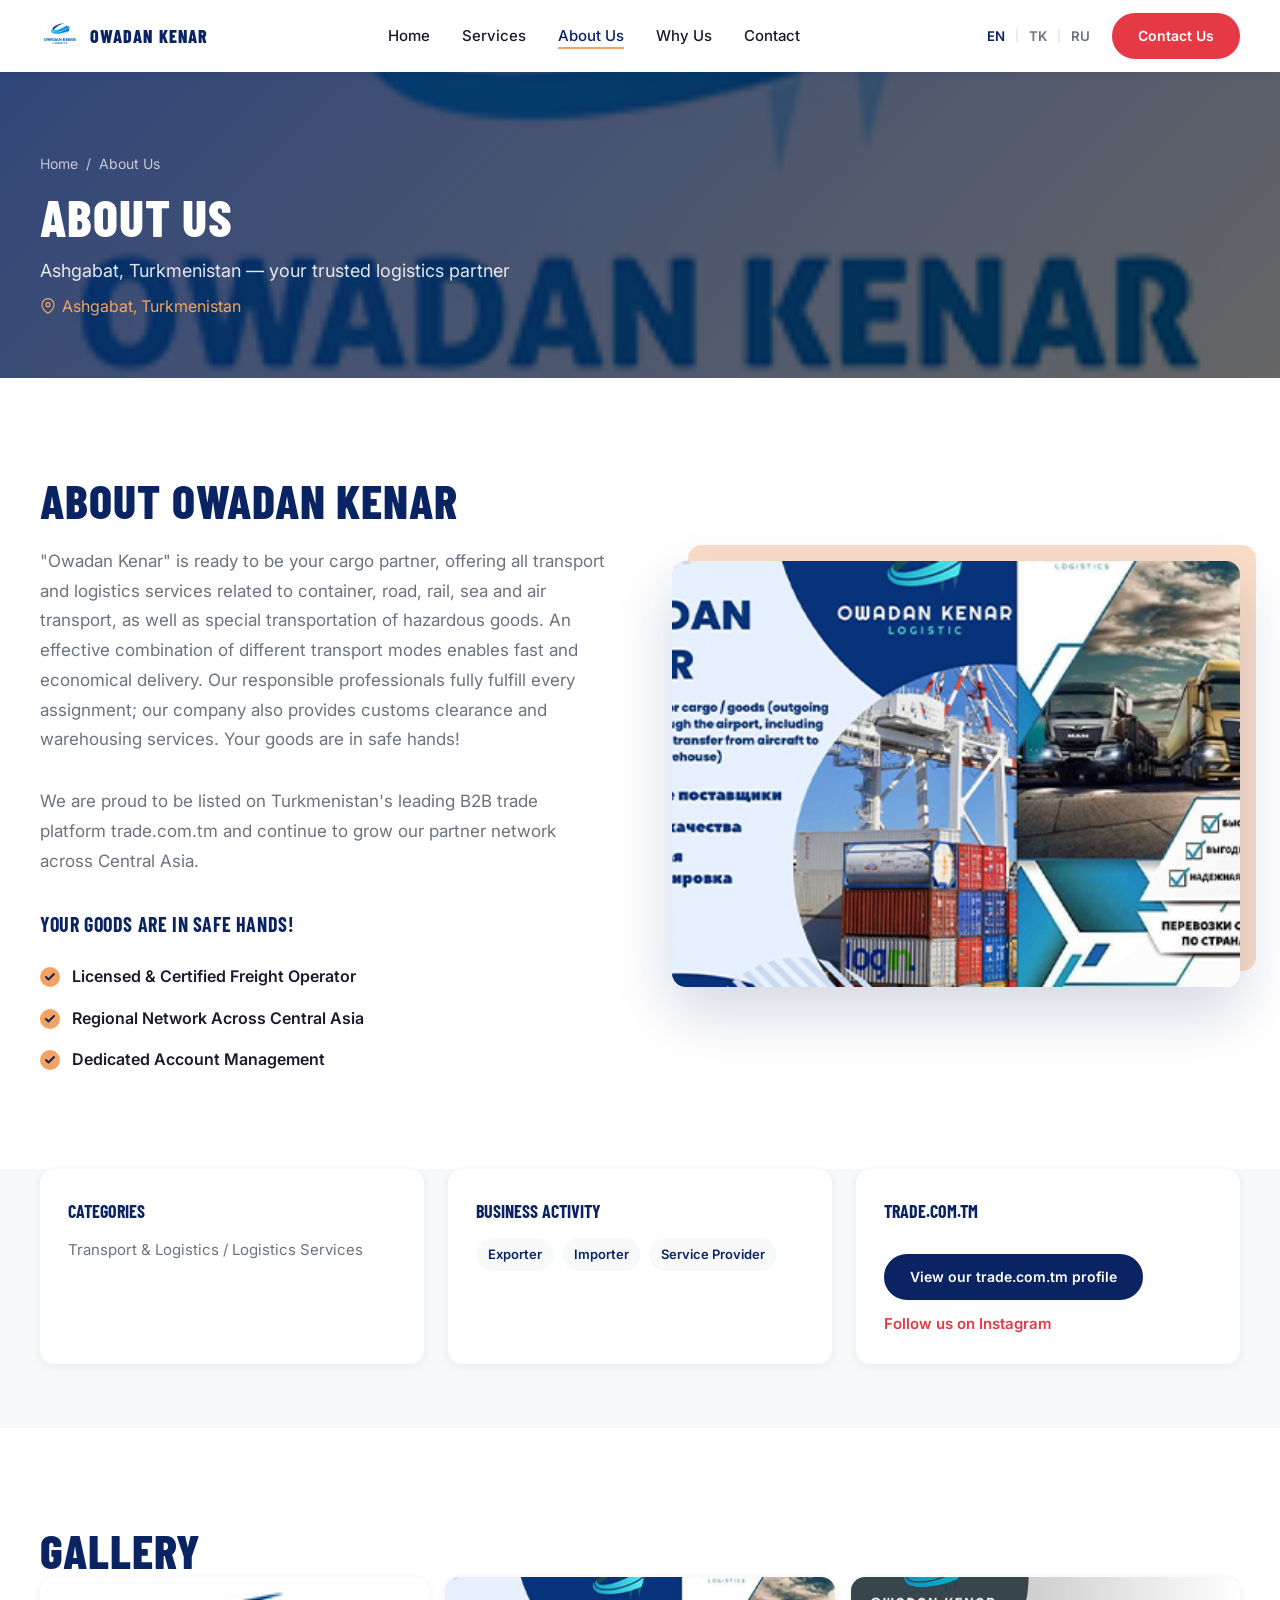
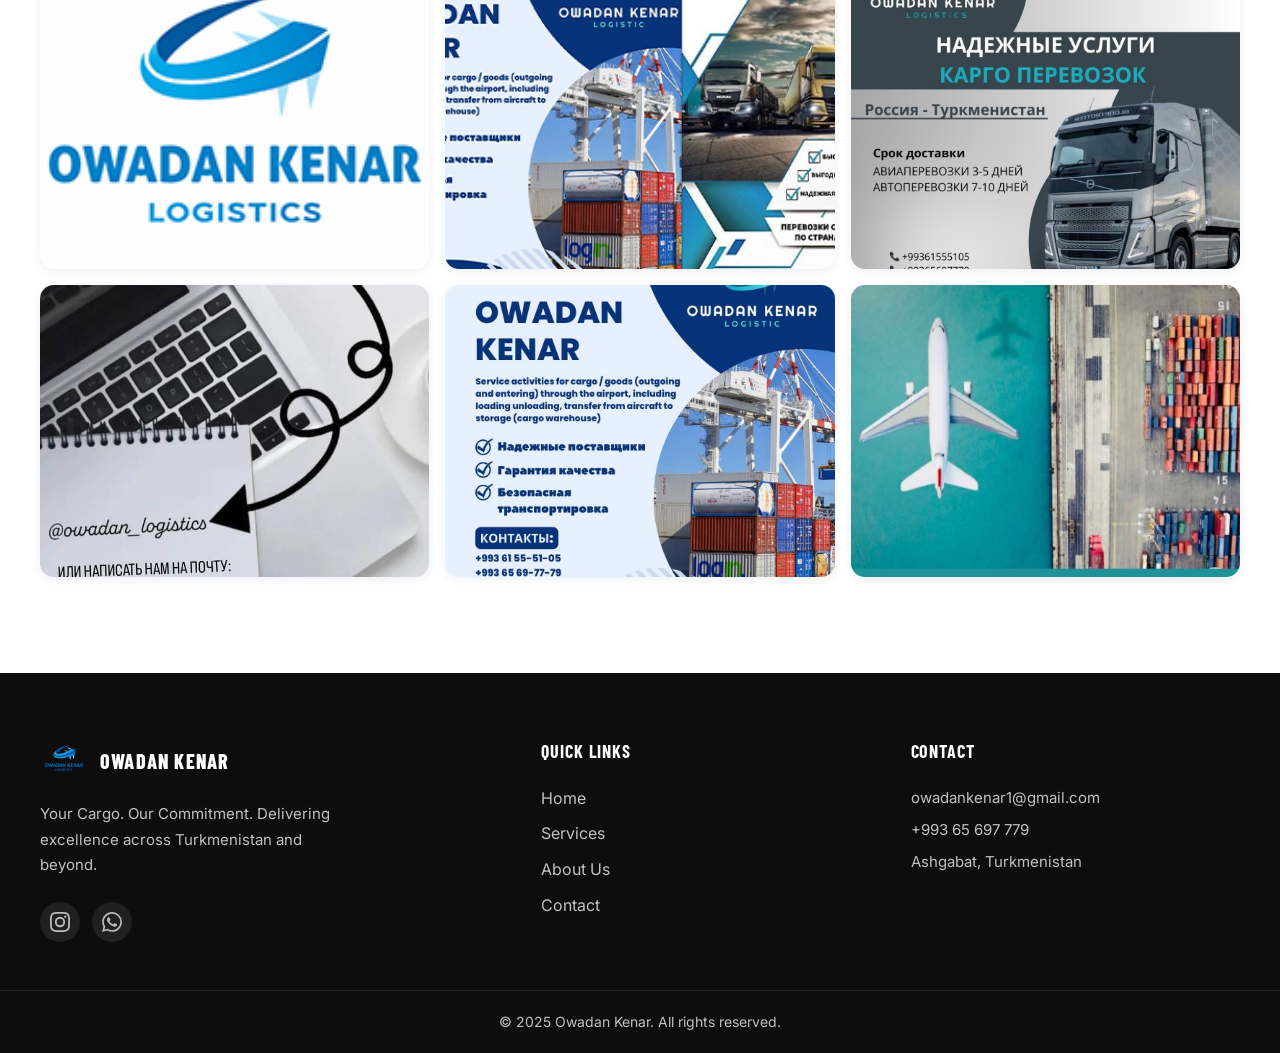
==== about.html @ 6ae60915 "Initial commit: Owadan Kenar logistics website. Static multi-page site with EN/RU/TK i18n for freigh" ====
<!DOCTYPE html>
<html lang="en">
<head>
  <meta charset="UTF-8">
  <meta name="viewport" content="width=device-width, initial-scale=1.0">
  <title>About Us — Owadan Kenar Logistics</title>
  <meta name="description" content="Trusted logistics company in Ashgabat, Turkmenistan. Listed on trade.com.tm.">
  <link rel="icon" href="logo/owadan-logo.png" type="image/png">
  <link rel="stylesheet" href="style.css">
  <script>
    (function () { var l = localStorage.getItem('ok-lang'); if (l) document.documentElement.lang = l === 'tk' ? 'tk' : l; })();
  </script>
</head>
<body data-page="about">

  <header class="header header--inner scrolled" id="header">
    <nav class="nav container" aria-label="Main navigation">
      <a href="index.html" class="nav__logo">
        <img src="logo/owadan-logo.png" alt="Owadan Kenar Logistics" class="nav__logo-img" width="40" height="40">
        <span class="nav__logo-text">OWADAN KENAR</span>
      </a>
      <ul class="nav__links" id="navLinks">
        <li><a href="index.html" class="nav__link" data-i18n="nav.home">Home</a></li>
        <li><a href="services.html" class="nav__link" data-i18n="nav.services">Services</a></li>
        <li><a href="about.html" class="nav__link active" data-i18n="nav.about">About Us</a></li>
        <li><a href="index.html#why-us" class="nav__link" data-i18n="nav.whyUs">Why Us</a></li>
        <li><a href="contact.html" class="nav__link" data-i18n="nav.contact">Contact</a></li>
      </ul>
      <div class="nav__actions">
        <div class="lang-switcher" role="group" aria-label="Language">
          <button type="button" class="lang-btn active" data-lang="en">EN</button>
          <span class="lang-divider">|</span>
          <button type="button" class="lang-btn" data-lang="tk">TK</button>
          <span class="lang-divider">|</span>
          <button type="button" class="lang-btn" data-lang="ru">RU</button>
        </div>
        <a href="contact.html" class="btn btn--accent btn--pill nav__cta" data-i18n="nav.getQuote">Contact Us</a>
        <button type="button" class="nav__toggle" id="navToggle" aria-label="Open menu" aria-expanded="false">
          <span class="hamburger"></span>
        </button>
      </div>
    </nav>
  </header>

  <div class="nav-overlay" id="navOverlay" aria-hidden="true"></div>
  <aside class="nav-drawer" id="navDrawer" aria-label="Mobile menu">
    <ul class="nav-drawer__links">
      <li><a href="index.html" class="nav-drawer__link" data-i18n="nav.home">Home</a></li>
      <li><a href="services.html" class="nav-drawer__link" data-i18n="nav.services">Services</a></li>
      <li><a href="about.html" class="nav-drawer__link active" data-i18n="nav.about">About Us</a></li>
      <li><a href="index.html#why-us" class="nav-drawer__link" data-i18n="nav.whyUs">Why Us</a></li>
      <li><a href="contact.html" class="nav-drawer__link" data-i18n="nav.contact">Contact</a></li>
    </ul>
    <a href="contact.html" class="btn btn--accent btn--pill nav-drawer__cta" data-i18n="nav.getQuote">Contact Us</a>
    <div class="lang-switcher lang-switcher--drawer" role="group" aria-label="Language">
      <button type="button" class="lang-btn active" data-lang="en">EN</button>
      <span class="lang-divider">|</span>
      <button type="button" class="lang-btn" data-lang="tk">TK</button>
      <span class="lang-divider">|</span>
      <button type="button" class="lang-btn" data-lang="ru">RU</button>
    </div>
  </aside>

  <main>
    <section class="page-hero">
      <div class="page-hero__bg" style="background-image:url('images/db9d7214-21df-4416-b814-dc97725f42fe.jpg')"></div>
      <div class="page-hero__overlay"></div>
      <div class="container page-hero__content">
        <nav class="breadcrumb" aria-label="Breadcrumb">
          <a href="index.html" data-i18n="breadcrumb.home">Home</a>
          <span>/</span>
          <span data-i18n="nav.about">About Us</span>
        </nav>
        <h1 class="page-hero__title" data-i18n="about.pageTitle">About Us</h1>
        <p class="page-hero__subtitle" data-i18n="about.pageSubtitle">Ashgabat, Turkmenistan</p>
        <p class="page-hero__location"><svg class="icon icon--inline" aria-hidden="true"><use href="#icon-pin"/></svg> <span data-i18n="about.location">Ashgabat / Turkmenistan</span></p>
      </div>
    </section>

    <section class="about section">
      <div class="container about__grid">
        <div class="about__content reveal">
          <h2 class="section__title" data-i18n="about.title">About Owadan Kenar</h2>
          <p class="about__text" data-i18n="about.text">...</p>
          <p class="about__text" data-i18n="about.text2">...</p>
          <p class="about__slogan" data-i18n="about.slogan">Your goods are in safe hands!</p>
          <ul class="about__list">
            <li class="about__item">
              <svg class="about__check" width="20" height="20" viewBox="0 0 20 20" fill="none" aria-hidden="true">
                <circle cx="10" cy="10" r="10" fill="#F4A261"/>
                <path d="M6 10l2.5 2.5L14 7" stroke="#0A2463" stroke-width="2" stroke-linecap="round" stroke-linejoin="round"/>
              </svg>
              <span data-i18n="about.bullet1">Licensed & Certified</span>
            </li>
            <li class="about__item">
              <svg class="about__check" width="20" height="20" viewBox="0 0 20 20" fill="none" aria-hidden="true">
                <circle cx="10" cy="10" r="10" fill="#F4A261"/>
                <path d="M6 10l2.5 2.5L14 7" stroke="#0A2463" stroke-width="2" stroke-linecap="round" stroke-linejoin="round"/>
              </svg>
              <span data-i18n="about.bullet2">Regional Network</span>
            </li>
            <li class="about__item">
              <svg class="about__check" width="20" height="20" viewBox="0 0 20 20" fill="none" aria-hidden="true">
                <circle cx="10" cy="10" r="10" fill="#F4A261"/>
                <path d="M6 10l2.5 2.5L14 7" stroke="#0A2463" stroke-width="2" stroke-linecap="round" stroke-linejoin="round"/>
              </svg>
              <span data-i18n="about.bullet3">Dedicated Account Management</span>
            </li>
          </ul>
        </div>
        <div class="about__visual reveal" style="--i:1">
          <img src="images/69941e76-4bd2-4799-ba28-a7aaee4af94a.jpg" alt="Owadan Kenar logistics" class="about__img" loading="lazy" width="900" height="600">
        </div>
      </div>
    </section>

    <section class="info-cards section">
      <div class="container info-cards__grid">
        <div class="info-card reveal">
          <h3 data-i18n="about.categories">Categories</h3>
          <p data-i18n="about.categoriesVal">Transport & Logistics / Logistics Services</p>
        </div>
        <div class="info-card reveal" style="--i:1">
          <h3 data-i18n="about.business">Business Activity</h3>
          <ul class="info-card__tags">
            <li data-i18n="about.export">Exporter</li>
            <li data-i18n="about.import">Importer</li>
            <li data-i18n="about.service">Service Provider</li>
          </ul>
        </div>
        <div class="info-card reveal" style="--i:2">
          <h3>trade.com.tm</h3>
          <a href="https://trade.com.tm/companies/owadan-kenar-1269/" target="_blank" rel="noopener noreferrer" class="btn btn--primary btn--pill" data-i18n="about.tradeProfile">View profile</a>
          <a href="https://instagram.com/owadan_logistics" target="_blank" rel="noopener noreferrer" class="info-card__link" data-i18n="contact.instagram">Instagram</a>
        </div>
      </div>
    </section>

    <section class="gallery section">
      <div class="container">
        <h2 class="section__title reveal" data-i18n="about.gallery">Gallery</h2>
        <div class="gallery__grid">
          <img src="images/db9d7214-21df-4416-b814-dc97725f42fe.jpg" alt="Owadan Kenar" class="gallery__img reveal" loading="lazy" width="400" height="300">
          <img src="images/69941e76-4bd2-4799-ba28-a7aaee4af94a.jpg" alt="Owadan Kenar fleet" class="gallery__img reveal" style="--i:1" loading="lazy" width="400" height="300">
          <img src="images/f2162315-40b9-4b13-874a-37e27acd9dc5.jpg" alt="Owadan Kenar operations" class="gallery__img reveal" style="--i:2" loading="lazy" width="400" height="300">
          <img src="images/14ebddcb-f07f-4dbf-9fb0-8083efd50073.jpg" alt="Owadan Kenar cargo" class="gallery__img reveal" style="--i:3" loading="lazy" width="400" height="300">
          <img src="images/40ffdf89-4822-4955-908e-4604ac91c20d.jpg" alt="Owadan Kenar transport" class="gallery__img reveal" style="--i:4" loading="lazy" width="400" height="300">
          <img src="images/5e96fabb-dcbb-4376-8dfe-5683c5d33f69.jpg" alt="Owadan Kenar logistics team" class="gallery__img reveal" style="--i:5" loading="lazy" width="400" height="300">
        </div>
      </div>
    </section>
  </main>

  <footer class="footer">
    <div class="container footer__grid">
      <div class="footer__brand">
        <a href="index.html" class="footer__logo">
          <img src="logo/owadan-logo.png" alt="Owadan Kenar" width="48" height="48">
          <span>OWADAN KENAR</span>
        </a>
        <p class="footer__tagline" data-i18n="footer.tagline">...</p>
        <div class="footer__social">
          <a href="https://instagram.com/owadan_logistics" class="social-link" aria-label="Instagram" target="_blank" rel="noopener noreferrer">
            <svg width="20" height="20" viewBox="0 0 24 24" fill="currentColor" aria-hidden="true"><path d="M12 2.163c3.204 0 3.584.012 4.85.07 3.252.148 4.771 1.691 4.919 4.919.058 1.265.069 1.645.069 4.849 0 3.205-.012 3.584-.069 4.849-.149 3.225-1.664 4.771-4.919 4.919-1.266.058-1.644.07-4.85.07-3.204 0-3.584-.012-4.849-.07-3.26-.149-4.771-1.699-4.919-4.92-.058-1.265-.07-1.644-.07-4.849 0-3.204.013-3.583.07-4.849.149-3.227 1.664-4.771 4.919-4.919 1.266-.057 1.645-.069 4.849-.069zM12 0C8.741 0 8.333.014 7.053.072 2.695.272.273 2.69.073 7.052.014 8.333 0 8.741 0 12c0 3.259.014 3.668.072 4.948.2 4.358 2.618 6.78 6.98 6.98C8.333 23.986 8.741 24 12 24c3.259 0 3.668-.014 4.948-.072 4.354-.2 6.782-2.618 6.979-6.98.059-1.28.073-1.689.073-4.948 0-3.259-.014-3.667-.072-4.947-.196-4.354-2.617-6.78-6.979-6.98C15.668.014 15.259 0 12 0zm0 5.838a6.162 6.162 0 100 12.324 6.162 6.162 0 000-12.324zM12 16a4 4 0 110-8 4 4 0 010 8zm6.406-11.845a1.44 1.44 0 100 2.881 1.44 1.44 0 000-2.881z"/></svg>
          </a>
          <a href="https://wa.me/99365697779" class="social-link" aria-label="WhatsApp" target="_blank" rel="noopener noreferrer">
            <svg width="20" height="20" viewBox="0 0 24 24" fill="currentColor" aria-hidden="true"><path d="M17.472 14.382c-.297-.149-1.758-.867-2.03-.967-.273-.099-.471-.148-.67.15-.197.297-.767.966-.94 1.164-.173.199-.347.223-.644.075-.297-.15-1.255-.463-2.39-1.475-.883-.788-1.48-1.761-1.653-2.059-.173-.297-.018-.458.13-.606.134-.133.298-.347.446-.52.149-.174.198-.298.298-.497.099-.198.05-.371-.025-.52-.075-.149-.669-1.612-.916-2.207-.242-.579-.487-.5-.669-.51-.173-.008-.371-.01-.57-.01-.198 0-.52.074-.792.372-.272.297-1.04 1.016-1.04 2.479 0 1.462 1.065 2.875 1.213 3.074.149.198 2.096 3.2 5.077 4.487.709.306 1.262.489 1.694.625.712.227 1.36.195 1.871.118.571-.085 1.758-.719 2.006-1.413.248-.694.248-1.289.173-1.413-.074-.124-.272-.198-.57-.347m-5.421 7.403h-.004a9.87 9.87 0 01-5.031-1.378l-.361-.214-3.741.982.998-3.648-.235-.374a9.86 9.86 0 01-1.51-5.26c.001-5.45 4.436-9.884 9.888-9.884 2.64 0 5.122 1.03 6.988 2.898a9.825 9.825 0 012.893 6.994c-.003 5.45-4.435 9.884-9.885 9.884m8.413-18.297A11.815 11.815 0 0012.05 0C5.495 0 .16 5.335.157 11.892c0 2.096.547 4.142 1.588 5.945L.057 24l6.305-1.654a11.882 11.882 0 005.683 1.448h.005c6.554 0 11.89-5.335 11.893-11.893a11.821 11.821 0 00-3.48-8.413z"/></svg>
          </a>
        </div>
      </div>
      <nav class="footer__links" aria-label="Footer navigation">
        <h4 data-i18n="footer.quickLinks">Quick Links</h4>
        <ul>
          <li><a href="index.html" data-i18n="nav.home">Home</a></li>
          <li><a href="services.html" data-i18n="nav.services">Services</a></li>
          <li><a href="about.html" data-i18n="nav.about">About</a></li>
          <li><a href="contact.html" data-i18n="nav.contact">Contact</a></li>
        </ul>
      </nav>
      <div class="footer__contact">
        <h4 data-i18n="footer.contact">Contact</h4>
        <p><a href="mailto:owadankenar1@gmail.com">owadankenar1@gmail.com</a></p>
        <p><a href="tel:+99365697779">+993 65 697 779</a></p>
        <p data-i18n="contact.map">Ashgabat, Turkmenistan</p>
      </div>
    </div>
    <div class="footer__bar">
      <div class="container"><p data-i18n="footer.rights">© 2025 Owadan Kenar</p></div>
    </div>
  </footer>

  <script src="i18n.js"></script>
  <script src="app.js"></script>
</body>
</html>
---- style.css ----
/* ============================================================
   Owadan Kenar — Landing Page Styles
   ============================================================ */

@import url('https://fonts.googleapis.com/css2?family=Barlow+Condensed:wght@600;700;800&family=Inter:wght@400;500;600;700&display=swap');

/* ---------- Design Tokens ---------- */
:root {
  --primary: #0A2463;
  --primary-700: #081d52;
  --primary-800: #061640;
  --accent: #E63946;
  --accent-700: #c92d3a;
  --gold: #F4A261;
  --light: #F8F9FA;
  --dark: #0D0D0D;
  --white: #ffffff;
  --text: #1a1a2e;
  --muted: #6b7280;
  --radius: 14px;
  --radius-sm: 8px;
  --radius-lg: 20px;
  --shadow-sm: 0 2px 8px rgba(10, 36, 99, 0.08);
  --shadow-md: 0 12px 32px rgba(10, 36, 99, 0.12);
  --shadow-lg: 0 24px 60px rgba(10, 36, 99, 0.18);
  --transition: 0.25s cubic-bezier(0.4, 0, 0.2, 1);
  --container: 1200px;
  --header-h: 72px;
}

/* ---------- Reset & Base ---------- */
*,
*::before,
*::after {
  box-sizing: border-box;
  margin: 0;
  padding: 0;
}

html {
  scroll-behavior: smooth;
  -webkit-text-size-adjust: 100%;
}

body {
  font-family: 'Inter', system-ui, -apple-system, sans-serif;
  font-size: 1rem;
  line-height: 1.6;
  color: var(--text);
  background: var(--white);
  overflow-x: hidden;
}

img {
  max-width: 100%;
  height: auto;
  display: block;
}

a {
  color: inherit;
  text-decoration: none;
  transition: color var(--transition), opacity var(--transition);
}

ul {
  list-style: none;
}

button {
  font-family: inherit;
  cursor: pointer;
  border: none;
  background: none;
}

:focus-visible {
  outline: 3px solid var(--gold);
  outline-offset: 2px;
}

.container {
  width: min(100% - 2rem, var(--container));
  margin-inline: auto;
}

.section {
  padding-block: clamp(4rem, 8vw, 6rem);
}

.section__header {
  text-align: center;
  margin-bottom: clamp(2.5rem, 5vw, 3.5rem);
}

.section__title {
  font-family: 'Barlow Condensed', sans-serif;
  font-weight: 800;
  font-size: clamp(2rem, 5vw, 3rem);
  letter-spacing: 0.02em;
  text-transform: uppercase;
  color: var(--primary);
  line-height: 1.1;
}

.section__title--light {
  color: var(--white);
}

.section__subtitle {
  margin-top: 0.75rem;
  font-size: clamp(1rem, 2vw, 1.125rem);
  color: var(--muted);
  max-width: 560px;
  margin-inline: auto;
}

/* ---------- Buttons ---------- */
.btn {
  display: inline-flex;
  align-items: center;
  justify-content: center;
  gap: 0.5rem;
  padding: 0.875rem 1.75rem;
  font-weight: 600;
  font-size: 0.9375rem;
  border-radius: var(--radius-sm);
  border: 2px solid transparent;
  transition: transform 0.2s ease, background var(--transition), color var(--transition), border-color var(--transition), box-shadow var(--transition);
}

.btn:hover {
  transform: scale(1.03);
}

.btn--primary {
  background: var(--primary);
  color: var(--white);
  border-color: var(--primary);
}

.btn--primary:hover {
  background: var(--primary-700);
  border-color: var(--primary-700);
}

.btn--accent {
  background: var(--accent);
  color: var(--white);
  border-color: var(--accent);
}

.btn--accent:hover {
  background: var(--accent-700);
  border-color: var(--accent-700);
}

.btn--outline {
  background: transparent;
  color: var(--white);
  border-color: var(--white);
}

.btn--outline:hover {
  background: rgba(255, 255, 255, 0.12);
}

.btn--pill {
  border-radius: 999px;
  padding: 0.625rem 1.5rem;
  font-size: 0.875rem;
}

.btn--full {
  width: 100%;
  padding: 1rem;
  font-size: 1rem;
  border-radius: var(--radius-sm);
}

/* ---------- Reveal Animations ---------- */
.reveal {
  opacity: 0;
  transform: translateY(32px);
  transition: opacity 0.7s ease, transform 0.7s ease;
  transition-delay: calc(var(--i, 0) * 0.1s);
}

.reveal.is-visible {
  opacity: 1;
  transform: translateY(0);
}

/* ---------- Wave Dividers ---------- */
.wave-divider {
  line-height: 0;
  overflow: hidden;
  margin-top: -1px;
}

.wave-divider svg {
  display: block;
  width: 100%;
  height: clamp(40px, 6vw, 80px);
}

.wave-divider--to-primary {
  background: var(--white);
}

.wave-divider--to-light {
  background: var(--light);
}

.wave-divider--to-dark {
  background: var(--light);
}

/* ============================================================
   NAVIGATION
   ============================================================ */
.header {
  position: fixed;
  top: 0;
  left: 0;
  right: 0;
  z-index: 1000;
  height: var(--header-h);
  transition: background var(--transition), box-shadow var(--transition);
}

.nav {
  display: flex;
  align-items: center;
  justify-content: space-between;
  height: var(--header-h);
  gap: 1rem;
}

.nav__logo {
  display: flex;
  align-items: center;
  gap: 0.625rem;
  flex-shrink: 0;
}

.nav__logo-img {
  width: 40px;
  height: 40px;
  object-fit: contain;
}

.nav__logo-text {
  font-family: 'Barlow Condensed', sans-serif;
  font-weight: 800;
  font-size: 1.125rem;
  letter-spacing: 0.06em;
  color: var(--white);
  transition: color var(--transition);
}

.header.scrolled .nav__logo-text {
  color: var(--primary);
}

.nav__links {
  display: flex;
  align-items: center;
  gap: 2rem;
}

.nav__link {
  font-size: 0.9375rem;
  font-weight: 500;
  color: rgba(255, 255, 255, 0.9);
  position: relative;
  transition: color var(--transition);
}

.nav__link::after {
  content: '';
  position: absolute;
  bottom: -4px;
  left: 0;
  width: 0;
  height: 2px;
  background: var(--gold);
  transition: width var(--transition);
}

.nav__link:hover::after,
.nav__link.active::after {
  width: 100%;
}

.nav__link.active {
  color: var(--gold);
}

.header.scrolled .nav__link {
  color: var(--text);
}

.header.scrolled .nav__link.active {
  color: var(--primary);
}

.header.scrolled .nav__link:hover {
  color: var(--accent);
}

.nav__actions {
  display: flex;
  align-items: center;
  gap: 1rem;
}

.lang-switcher {
  display: flex;
  align-items: center;
  gap: 0.25rem;
  font-size: 0.8125rem;
}

.lang-btn {
  color: rgba(255, 255, 255, 0.7);
  font-weight: 600;
  padding: 0.25rem 0.375rem;
  transition: color var(--transition);
}

.lang-btn:hover,
.lang-btn.active {
  color: var(--gold);
}

.lang-divider {
  color: rgba(255, 255, 255, 0.3);
  font-size: 0.75rem;
}

.header.scrolled .lang-btn {
  color: var(--muted);
}

.header.scrolled .lang-btn:hover,
.header.scrolled .lang-btn.active {
  color: var(--primary);
}

.header.scrolled .lang-divider {
  color: #d1d5db;
}

.nav__cta {
  display: none;
}

.nav__toggle {
  display: none;
  width: 44px;
  height: 44px;
  align-items: center;
  justify-content: center;
  z-index: 1002;
}

.hamburger,
.hamburger::before,
.hamburger::after {
  display: block;
  width: 24px;
  height: 2px;
  background: var(--white);
  border-radius: 2px;
  transition: transform var(--transition), background var(--transition);
}

.hamburger {
  position: relative;
}

.hamburger::before,
.hamburger::after {
  content: '';
  position: absolute;
  left: 0;
}

.hamburger::before {
  top: -7px;
}

.hamburger::after {
  top: 7px;
}

.header.scrolled .hamburger,
.header.scrolled .hamburger::before,
.header.scrolled .hamburger::after {
  background: var(--primary);
}

.nav__toggle.is-open .hamburger {
  background: transparent;
}

.nav__toggle.is-open .hamburger::before {
  top: 0;
  transform: rotate(45deg);
  background: var(--white);
}

.nav__toggle.is-open .hamburger::after {
  top: 0;
  transform: rotate(-45deg);
  background: var(--white);
}

.header.scrolled {
  background: var(--white);
  box-shadow: var(--shadow-sm);
}

/* Mobile drawer */
.nav-overlay {
  position: fixed;
  inset: 0;
  background: rgba(10, 36, 99, 0.5);
  backdrop-filter: blur(10px);
  -webkit-backdrop-filter: blur(10px);
  z-index: 1001;
  opacity: 0;
  visibility: hidden;
  transition: opacity var(--transition), visibility var(--transition);
}

.nav-overlay.is-open {
  opacity: 1;
  visibility: visible;
}

.nav-drawer {
  position: fixed;
  top: 0;
  right: 0;
  width: min(320px, 85vw);
  height: 100vh;
  background: var(--primary);
  z-index: 1002;
  padding: calc(var(--header-h) + 2rem) 2rem 2rem;
  transform: translateX(100%);
  transition: transform 0.35s cubic-bezier(0.4, 0, 0.2, 1);
  display: flex;
  flex-direction: column;
  gap: 2rem;
}

.nav-drawer.is-open {
  transform: translateX(0);
}

.nav-drawer__links {
  display: flex;
  flex-direction: column;
  gap: 1.25rem;
}

.nav-drawer__link {
  font-family: 'Barlow Condensed', sans-serif;
  font-size: 1.5rem;
  font-weight: 700;
  color: var(--white);
  text-transform: uppercase;
  letter-spacing: 0.04em;
}

.nav-drawer__link:hover {
  color: var(--gold);
}

.nav-drawer__cta {
  align-self: flex-start;
}

.lang-switcher--drawer .lang-btn {
  color: rgba(255, 255, 255, 0.7);
}

.lang-switcher--drawer .lang-btn.active {
  color: var(--gold);
}

/* ============================================================
   HERO
   ============================================================ */
.hero {
  position: relative;
  min-height: 100vh;
  display: flex;
  align-items: center;
  justify-content: center;
  overflow: hidden;
}

.hero__bg {
  position: absolute;
  inset: 0;
  background-image: url('images/photo-1601584115197-04ecc0da31d7.jpg');
  background-size: cover;
  background-position: center;
  background-attachment: fixed;
  transform: scale(1.05);
}

.hero__overlay {
  position: absolute;
  inset: 0;
  background: linear-gradient(
    135deg,
    rgba(10, 36, 99, 0.75) 0%,
    rgba(0, 0, 0, 0.55) 50%,
    rgba(0, 0, 0, 0.65) 100%
  );
}

.hero__pulse {
  position: absolute;
  inset: 0;
  background: radial-gradient(ellipse at 30% 50%, rgba(10, 36, 99, 0.4) 0%, transparent 60%);
  animation: pulse-gradient 8s ease-in-out infinite alternate;
  pointer-events: none;
}

@keyframes pulse-gradient {
  0% {
    opacity: 0.4;
    transform: scale(1);
  }
  100% {
    opacity: 0.8;
    transform: scale(1.1);
  }
}

.hero__content {
  position: relative;
  z-index: 2;
  text-align: center;
  padding-top: var(--header-h);
  padding-bottom: 4rem;
}

.hero__title {
  font-family: 'Barlow Condensed', sans-serif;
  font-weight: 800;
  font-size: clamp(2.25rem, 6vw, 4.75rem);
  line-height: 1.05;
  letter-spacing: 0.02em;
  text-transform: uppercase;
  color: var(--white);
  margin-bottom: 1.25rem;
  animation: hero-fade-up 1s ease 0.2s both;
}

.hero__subtitle {
  font-size: clamp(1rem, 2.5vw, 1.25rem);
  color: rgba(255, 255, 255, 0.88);
  max-width: 640px;
  margin: 0 auto 2.5rem;
  line-height: 1.7;
  animation: hero-fade-up 1s ease 0.45s both;
}

.hero__actions {
  display: flex;
  flex-wrap: wrap;
  gap: 1rem;
  justify-content: center;
  animation: hero-fade-up 1s ease 0.7s both;
}

@keyframes hero-fade-up {
  from {
    opacity: 0;
    transform: translateY(28px);
  }
  to {
    opacity: 1;
    transform: translateY(0);
  }
}

.hero__scroll {
  position: absolute;
  bottom: 2rem;
  left: 50%;
  transform: translateX(-50%);
  color: rgba(255, 255, 255, 0.7);
  z-index: 2;
  animation: bounce 2s ease infinite;
  transition: color var(--transition);
}

.hero__scroll:hover {
  color: var(--gold);
}

@keyframes bounce {
  0%, 100% {
    transform: translateX(-50%) translateY(0);
  }
  50% {
    transform: translateX(-50%) translateY(10px);
  }
}

/* ============================================================
   STATS
   ============================================================ */
.stats {
  background: var(--primary);
  padding-block: clamp(3rem, 6vw, 4.5rem);
  margin-top: -1px;
}

.stats__grid {
  display: grid;
  grid-template-columns: repeat(4, 1fr);
  gap: 2rem;
  text-align: center;
}

.stat__icon {
  display: flex;
  align-items: center;
  justify-content: center;
  margin: 0 auto 0.75rem;
  width: 3.5rem;
  height: 3.5rem;
  border-radius: 50%;
  background: rgba(255, 255, 255, 0.08);
  border: 1px solid rgba(244, 162, 97, 0.35);
}

.stat__icon .icon {
  width: 1.75rem;
  height: 1.75rem;
  color: var(--gold);
}

.stat__number {
  font-family: 'Barlow Condensed', sans-serif;
  font-weight: 800;
  font-size: clamp(2.5rem, 5vw, 3.5rem);
  color: var(--gold);
  display: block;
  line-height: 1;
}

.stat__label {
  display: block;
  margin-top: 0.5rem;
  font-size: 0.9375rem;
  color: rgba(255, 255, 255, 0.8);
  font-weight: 500;
}

/* ============================================================
   SERVICES
   ============================================================ */
.services {
  background: var(--light);
}

.services__grid {
  display: grid;
  grid-template-columns: repeat(3, 1fr);
  gap: 1.75rem;
}

.service-card {
  background: rgba(255, 255, 255, 0.6);
  backdrop-filter: blur(20px);
  -webkit-backdrop-filter: blur(20px);
  border: 1px solid rgba(255, 255, 255, 0.8);
  border-radius: var(--radius-lg);
  overflow: hidden;
  box-shadow: var(--shadow-sm);
  transition: transform var(--transition), box-shadow var(--transition);
}

.service-card:hover {
  transform: translateY(-6px);
  box-shadow: var(--shadow-lg);
}

.service-card__img-wrap {
  position: relative;
  aspect-ratio: 16 / 10;
  overflow: hidden;
}

.service-card__img {
  width: 100%;
  height: 100%;
  object-fit: cover;
  background: linear-gradient(135deg, var(--primary) 0%, var(--primary-700) 100%);
  transition: transform 0.5s ease;
}

.service-card:hover .service-card__img {
  transform: scale(1.05);
}

.service-card__badge {
  position: absolute;
  bottom: -1.25rem;
  left: 1.25rem;
  width: 3rem;
  height: 3rem;
  background: var(--white);
  border-radius: 50%;
  display: flex;
  align-items: center;
  justify-content: center;
  box-shadow: var(--shadow-md);
  border: 2px solid rgba(10, 36, 99, 0.08);
  z-index: 1;
}

.service-card__badge .icon {
  width: 1.35rem;
  height: 1.35rem;
  color: var(--primary);
}

.service-card__body {
  padding: 2rem 1.5rem 1.5rem;
}

.service-card__title {
  font-family: 'Barlow Condensed', sans-serif;
  font-weight: 700;
  font-size: 1.375rem;
  text-transform: uppercase;
  letter-spacing: 0.03em;
  color: var(--primary);
  margin-bottom: 0.5rem;
}

.service-card__desc {
  font-size: 0.9375rem;
  color: var(--muted);
  line-height: 1.65;
}

/* ============================================================
   ABOUT
   ============================================================ */
.about {
  background: var(--white);
}

.about__grid {
  display: grid;
  grid-template-columns: 1fr 1fr;
  gap: clamp(2rem, 5vw, 4rem);
  align-items: center;
}

.about__text {
  color: var(--muted);
  margin: 1.25rem 0 2rem;
  font-size: 1.0625rem;
  line-height: 1.75;
}

.about__list {
  display: flex;
  flex-direction: column;
  gap: 1rem;
}

.about__item {
  display: flex;
  align-items: center;
  gap: 0.75rem;
  font-weight: 600;
  color: var(--text);
  font-size: 1rem;
}

.about__check {
  flex-shrink: 0;
}

.about__visual {
  position: relative;
}

.about__visual::before {
  content: '';
  position: absolute;
  top: -1rem;
  right: -1rem;
  width: 100%;
  height: 100%;
  background: var(--gold);
  border-radius: var(--radius);
  z-index: 0;
  opacity: 0.35;
}

.about__img {
  position: relative;
  z-index: 1;
  border-radius: var(--radius);
  width: 100%;
  aspect-ratio: 4 / 3;
  object-fit: cover;
  box-shadow: var(--shadow-lg);
}

/* ============================================================
   WHY CHOOSE US
   ============================================================ */
.why {
  background: var(--light);
}

.why__grid {
  display: grid;
  grid-template-columns: repeat(4, 1fr);
  gap: 1.5rem;
}

.why-card {
  background: var(--white);
  border-radius: var(--radius);
  padding: 2rem 1.5rem;
  text-align: center;
  box-shadow: var(--shadow-sm);
  transition: transform var(--transition), box-shadow var(--transition);
}

.why-card:hover {
  transform: translateY(-4px);
  box-shadow: var(--shadow-md);
}

.why-card__icon {
  width: 4rem;
  height: 4rem;
  margin: 0 auto 1.25rem;
  background: linear-gradient(135deg, var(--primary) 0%, #1a4a9e 100%);
  border-radius: 50%;
  display: flex;
  align-items: center;
  justify-content: center;
  box-shadow: 0 8px 24px rgba(10, 36, 99, 0.25);
}

.why-card__icon .icon {
  width: 1.75rem;
  height: 1.75rem;
  color: var(--white);
}

/* ---------- SVG icon system ---------- */
.icon {
  display: block;
  width: 1.5rem;
  height: 1.5rem;
  flex-shrink: 0;
}

.contact-info__icon {
  display: flex;
  align-items: center;
  justify-content: center;
  width: 2.5rem;
  height: 2.5rem;
  flex-shrink: 0;
  border-radius: 50%;
  background: rgba(244, 162, 97, 0.12);
  border: 1px solid rgba(244, 162, 97, 0.4);
}

.contact-info__icon svg {
  display: block;
  width: 1.25rem;
  height: 1.25rem;
  color: var(--gold);
  stroke: currentColor;
  fill: none;
}

.why-card__title {
  font-family: 'Barlow Condensed', sans-serif;
  font-weight: 700;
  font-size: 1.25rem;
  text-transform: uppercase;
  letter-spacing: 0.03em;
  color: var(--primary);
  margin-bottom: 0.5rem;
}

.why-card__text {
  font-size: 0.9375rem;
  color: var(--muted);
}

/* ============================================================
   TESTIMONIALS
   ============================================================ */
.testimonials {
  background: var(--primary);
  padding-block: clamp(4rem, 8vw, 6rem);
}

.testimonials__grid {
  display: grid;
  grid-template-columns: repeat(3, 1fr);
  gap: 1.75rem;
}

.testimonial {
  background: var(--white);
  border-radius: var(--radius-lg);
  padding: 2rem;
  position: relative;
  box-shadow: var(--shadow-md);
  transition: transform var(--transition);
}

.testimonial:hover {
  transform: translateY(-4px);
}

.testimonial::before {
  content: '\201C';
  position: absolute;
  top: 0.5rem;
  right: 1.5rem;
  font-size: 5rem;
  line-height: 1;
  color: var(--primary);
  opacity: 0.08;
  font-family: Georgia, serif;
}

.testimonial__stars {
  font-size: 0.875rem;
  margin-bottom: 1rem;
  letter-spacing: 2px;
}

.testimonial__quote {
  font-style: italic;
  color: var(--muted);
  font-size: 0.9375rem;
  line-height: 1.7;
  margin-bottom: 1.5rem;
}

.testimonial__author cite {
  display: block;
  font-style: normal;
  font-weight: 700;
  color: var(--primary);
  font-size: 1rem;
}

.testimonial__author span {
  display: block;
  font-size: 0.8125rem;
  color: var(--muted);
  margin-top: 0.25rem;
}

/* ============================================================
   CONTACT
   ============================================================ */
.contact {
  background: var(--light);
}

.contact__grid {
  display: grid;
  grid-template-columns: 1.1fr 0.9fr;
  gap: 2.5rem;
  align-items: start;
}

.contact-form {
  background: var(--white);
  padding: 2rem;
  border-radius: var(--radius-lg);
  box-shadow: var(--shadow-md);
}

.form-group {
  margin-bottom: 1.25rem;
}

.form-group label {
  display: block;
  font-size: 0.875rem;
  font-weight: 600;
  color: var(--text);
  margin-bottom: 0.375rem;
}

.required {
  color: var(--accent);
}

.form-group input,
.form-group textarea {
  width: 100%;
  padding: 0.875rem 1rem;
  border: 2px solid #e5e7eb;
  border-radius: var(--radius-sm);
  font-family: inherit;
  font-size: 1rem;
  color: var(--text);
  background: var(--white);
  transition: border-color var(--transition), box-shadow var(--transition);
}

.form-group input::placeholder,
.form-group textarea::placeholder {
  color: #9ca3af;
}

.form-group input:focus,
.form-group textarea:focus {
  outline: none;
  border-color: var(--primary);
  box-shadow: 0 0 0 4px rgba(10, 36, 99, 0.12);
}

.form-group input.error,
.form-group textarea.error {
  border-color: var(--accent);
}

.form-row {
  display: grid;
  grid-template-columns: 1fr 1fr;
  gap: 1rem;
}

.form-toast {
  margin-top: 1rem;
  padding: 0.875rem 1rem;
  border-radius: var(--radius-sm);
  font-size: 0.9375rem;
  font-weight: 500;
  display: none;
}

.form-toast.show {
  display: block;
}

.form-toast.success {
  background: #d1fae5;
  color: #065f46;
  border: 1px solid #6ee7b7;
}

.form-toast.error {
  background: #fee2e2;
  color: #991b1b;
  border: 1px solid #fca5a5;
}

.contact-info {
  background: var(--primary);
  color: var(--white);
  padding: 2rem;
  border-radius: var(--radius-lg);
  box-shadow: var(--shadow-lg);
}

.contact-info__title {
  font-family: 'Barlow Condensed', sans-serif;
  font-weight: 700;
  font-size: 1.5rem;
  text-transform: uppercase;
  letter-spacing: 0.04em;
  margin-bottom: 1.5rem;
}

.contact-info__list {
  display: flex;
  flex-direction: column;
  gap: 1.25rem;
  margin-bottom: 2rem;
}

.contact-info__list li {
  display: flex;
  align-items: flex-start;
  gap: 0.75rem;
  font-size: 0.9375rem;
  line-height: 1.5;
}

.contact-info a {
  color: rgba(255, 255, 255, 0.9);
  word-break: break-all;
}

.contact-info a:hover {
  color: var(--gold);
}

.map-embed {
  border-radius: var(--radius);
  overflow: hidden;
  background: rgba(0, 0, 0, 0.2);
  border: 1px solid rgba(255, 255, 255, 0.12);
}

.map-embed iframe {
  display: block;
  width: 100%;
  min-height: 280px;
  border: 0;
  filter: grayscale(15%) contrast(1.05);
}

.map-embed__link {
  display: block;
  padding: 0.75rem 1rem;
  text-align: center;
  font-size: 0.875rem;
  font-weight: 600;
  color: var(--gold);
  background: rgba(0, 0, 0, 0.25);
  transition: background var(--transition), color var(--transition);
}

.map-embed__link:hover {
  background: rgba(0, 0, 0, 0.4);
  color: var(--white);
}

/* ============================================================
   FOOTER
   ============================================================ */
.footer {
  background: var(--dark);
  color: rgba(255, 255, 255, 0.75);
  padding-top: clamp(3rem, 6vw, 4rem);
}

.footer__grid {
  display: grid;
  grid-template-columns: 1.4fr 1fr 1fr;
  gap: 2.5rem;
  padding-bottom: 3rem;
}

.footer__logo {
  display: flex;
  align-items: center;
  gap: 0.75rem;
  margin-bottom: 1rem;
}

.footer__logo span {
  font-family: 'Barlow Condensed', sans-serif;
  font-weight: 800;
  font-size: 1.25rem;
  letter-spacing: 0.06em;
  color: var(--white);
}

.footer__tagline {
  font-size: 0.9375rem;
  line-height: 1.7;
  margin-bottom: 1.5rem;
  max-width: 320px;
}

.footer__social {
  display: flex;
  gap: 0.75rem;
}

.social-link {
  width: 40px;
  height: 40px;
  border-radius: 50%;
  background: rgba(255, 255, 255, 0.08);
  display: flex;
  align-items: center;
  justify-content: center;
  color: rgba(255, 255, 255, 0.7);
  transition: background var(--transition), color var(--transition), transform 0.2s ease;
}

.social-link:hover {
  background: var(--accent);
  color: var(--white);
  transform: scale(1.08);
}

.footer__links h4,
.footer__contact h4 {
  font-family: 'Barlow Condensed', sans-serif;
  font-weight: 700;
  font-size: 1.125rem;
  text-transform: uppercase;
  letter-spacing: 0.05em;
  color: var(--white);
  margin-bottom: 1.25rem;
}

.footer__links ul {
  display: flex;
  flex-direction: column;
  gap: 0.625rem;
}

.footer__links a:hover,
.footer__contact a:hover {
  color: var(--gold);
}

.footer__contact p {
  margin-bottom: 0.5rem;
  font-size: 0.9375rem;
}

.footer__bar {
  border-top: 1px solid rgba(255, 255, 255, 0.1);
  padding-block: 1.25rem;
  text-align: center;
  font-size: 0.875rem;
}

/* ============================================================
   RESPONSIVE
   ============================================================ */
@media (max-width: 1200px) {
  .services__grid {
    grid-template-columns: repeat(2, 1fr);
  }
}

@media (max-width: 1024px) {
  .nav__links {
    display: none;
  }

  .nav__cta {
    display: none;
  }

  .lang-switcher:not(.lang-switcher--drawer) {
    display: none;
  }

  .nav__toggle {
    display: flex;
  }

  .why__grid {
    grid-template-columns: repeat(2, 1fr);
  }

  .testimonials__grid {
    grid-template-columns: 1fr;
    max-width: 560px;
    margin-inline: auto;
  }
}

@media (max-width: 900px) {
  .stats__grid {
    grid-template-columns: repeat(2, 1fr);
    gap: 2.5rem;
  }

  .about__grid {
    grid-template-columns: 1fr;
  }

  .about__visual {
    order: -1;
  }

  .contact__grid {
    grid-template-columns: 1fr;
  }

  .footer__grid {
    grid-template-columns: 1fr 1fr;
  }

  .footer__brand {
    grid-column: 1 / -1;
  }
}

@media (max-width: 600px) {
  .services__grid {
    grid-template-columns: 1fr;
  }

  .why__grid {
    grid-template-columns: 1fr;
  }

  .form-row {
    grid-template-columns: 1fr;
  }

  .hero__actions {
    flex-direction: column;
    align-items: stretch;
  }

  .hero__actions .btn {
    width: 100%;
  }

  .footer__grid {
    grid-template-columns: 1fr;
  }

  .nav__logo-text {
    font-size: 0.9375rem;
  }
}

@media (min-width: 1025px) {
  .nav__cta {
    display: inline-flex;
  }
}

/* Disable parallax on mobile for performance */
@media (max-width: 768px) {
  .hero__bg {
    background-attachment: scroll;
  }
}

/* ---------- Inner pages header ---------- */
.header--inner .nav__logo-text,
.header--inner .nav__link {
  color: var(--text);
}

.header--inner .nav__link.active {
  color: var(--primary);
}

.header--inner .lang-btn {
  color: var(--muted);
}

.header--inner .lang-btn:hover,
.header--inner .lang-btn.active {
  color: var(--primary);
}

.header--inner .lang-divider {
  color: #d1d5db;
}

.header--inner .hamburger,
.header--inner .hamburger::before,
.header--inner .hamburger::after {
  background: var(--primary);
}

/* ---------- Page hero (inner pages) ---------- */
.page-hero {
  position: relative;
  min-height: 42vh;
  display: flex;
  align-items: flex-end;
  padding-top: var(--header-h);
  overflow: hidden;
}

.page-hero--short {
  min-height: 36vh;
}

.page-hero__bg {
  position: absolute;
  inset: 0;
  background-size: cover;
  background-position: center;
}

.page-hero__overlay {
  position: absolute;
  inset: 0;
  background: linear-gradient(135deg, rgba(10, 36, 99, 0.85) 0%, rgba(0, 0, 0, 0.6) 100%);
}

.page-hero__content {
  position: relative;
  z-index: 2;
  padding-block: 3rem 3.5rem;
  color: var(--white);
}

.page-hero__title {
  font-family: 'Barlow Condensed', sans-serif;
  font-weight: 800;
  font-size: clamp(2rem, 5vw, 3.25rem);
  text-transform: uppercase;
  letter-spacing: 0.02em;
  line-height: 1.1;
  margin-top: 0.75rem;
}

.page-hero__subtitle {
  margin-top: 0.75rem;
  font-size: 1.125rem;
  color: rgba(255, 255, 255, 0.88);
  max-width: 560px;
}

.breadcrumb {
  display: flex;
  align-items: center;
  gap: 0.5rem;
  font-size: 0.875rem;
  color: rgba(255, 255, 255, 0.7);
}

.breadcrumb a:hover {
  color: var(--gold);
}

/* ---------- Hero extras ---------- */
.hero__location {
  display: inline-flex;
  align-items: center;
  gap: 0.375rem;
  font-size: 0.9375rem;
  color: var(--gold);
  margin-bottom: 0.75rem;
  animation: hero-fade-up 1s ease 0.1s both;
}

.hero__location .icon--inline,
.page-hero__location .icon--inline {
  width: 1rem;
  height: 1rem;
  color: var(--gold);
}

.page-hero__location {
  display: inline-flex;
  align-items: center;
  gap: 0.375rem;
  margin-top: 0.5rem;
  font-size: 1rem;
  color: var(--gold);
}

.hero__trade {
  display: inline-block;
  margin-top: 1.5rem;
  padding: 0.5rem 1rem;
  background: rgba(255, 255, 255, 0.12);
  border: 1px solid rgba(255, 255, 255, 0.25);
  border-radius: 999px;
  font-size: 0.875rem;
  color: rgba(255, 255, 255, 0.9);
  transition: background var(--transition), transform 0.2s ease;
}

.hero__trade:hover {
  background: rgba(255, 255, 255, 0.2);
  transform: scale(1.03);
}

.trade-badge {
  display: inline-flex;
  align-items: center;
  gap: 0.625rem;
  margin-top: 1.25rem;
  padding: 0.75rem 1.25rem;
  background: var(--white);
  border-radius: var(--radius-sm);
  box-shadow: var(--shadow-sm);
  font-weight: 600;
  color: var(--primary);
  transition: box-shadow var(--transition), transform 0.2s ease;
}

.trade-badge:hover {
  box-shadow: var(--shadow-md);
  transform: scale(1.02);
}

.page-intro {
  padding-block: 2.5rem 1rem;
  background: var(--light);
}

.page-intro__text {
  font-size: 1.125rem;
  line-height: 1.75;
  color: var(--muted);
  max-width: 800px;
  margin-bottom: 1rem;
}

.section-cta,
.page-cta {
  text-align: center;
  margin-top: 2.5rem;
}

.section-cta p,
.page-cta p {
  color: var(--muted);
  margin-bottom: 1rem;
}

.services__grid--full {
  grid-template-columns: repeat(3, 1fr);
}

@media (max-width: 1200px) {
  .services__grid--full {
    grid-template-columns: repeat(2, 1fr);
  }
}

@media (max-width: 600px) {
  .services__grid--full {
    grid-template-columns: 1fr;
  }
}

.about__slogan {
  font-family: 'Barlow Condensed', sans-serif;
  font-weight: 700;
  font-size: 1.25rem;
  color: var(--primary);
  margin: 1rem 0 1.5rem;
  text-transform: uppercase;
  letter-spacing: 0.03em;
}

/* ---------- Info cards (about page) ---------- */
.info-cards {
  background: var(--light);
  padding-block: 0 4rem;
}

.info-cards__grid {
  display: grid;
  grid-template-columns: repeat(3, 1fr);
  gap: 1.5rem;
}

.info-card {
  background: var(--white);
  padding: 1.75rem;
  border-radius: var(--radius);
  box-shadow: var(--shadow-sm);
}

.info-card h3 {
  font-family: 'Barlow Condensed', sans-serif;
  font-weight: 700;
  font-size: 1.125rem;
  text-transform: uppercase;
  color: var(--primary);
  margin-bottom: 0.75rem;
}

.info-card p {
  color: var(--muted);
  font-size: 0.9375rem;
}

.info-card__tags {
  display: flex;
  flex-wrap: wrap;
  gap: 0.5rem;
}

.info-card__tags li {
  background: var(--light);
  color: var(--primary);
  font-weight: 600;
  font-size: 0.8125rem;
  padding: 0.375rem 0.75rem;
  border-radius: 999px;
}

.info-card .btn {
  margin-top: 1rem;
}

.info-card__link {
  display: block;
  margin-top: 0.75rem;
  color: var(--accent);
  font-weight: 600;
  font-size: 0.9375rem;
}

.info-card__link:hover {
  color: var(--primary);
}

/* ---------- Gallery ---------- */
.gallery {
  background: var(--white);
}

.gallery__grid {
  display: grid;
  grid-template-columns: repeat(3, 1fr);
  gap: 1rem;
}

.gallery__img {
  width: 100%;
  aspect-ratio: 4 / 3;
  object-fit: cover;
  border-radius: var(--radius);
  box-shadow: var(--shadow-sm);
  transition: transform var(--transition);
}

.gallery__img:hover {
  transform: scale(1.02);
}

@media (max-width: 900px) {
  .info-cards__grid {
    grid-template-columns: 1fr;
  }

  .gallery__grid {
    grid-template-columns: repeat(2, 1fr);
  }
}

@media (max-width: 500px) {
  .gallery__grid {
    grid-template-columns: 1fr;
  }
}

/* ---------- Contact CTA (home) ---------- */
.contact-cta {
  background: var(--primary);
  padding-block: 4rem;
}

.contact-cta__inner {
  display: flex;
  flex-wrap: wrap;
  align-items: center;
  justify-content: space-between;
  gap: 2rem;
}

.contact-cta__text {
  color: rgba(255, 255, 255, 0.85);
  margin-top: 0.5rem;
}

.contact-cta__actions {
  display: flex;
  flex-wrap: wrap;
  gap: 1rem;
}

.contact-cta .btn--outline {
  border-color: rgba(255, 255, 255, 0.6);
  color: var(--white);
}

.contact-cta .btn--outline:hover {
  background: rgba(255, 255, 255, 0.1);
}


.footer__social .social-link:last-child {
  font-family: 'Barlow Condensed', sans-serif;
  font-weight: 800;
  font-size: 0.75rem;
}

/* ---------- Reduced Motion ---------- */
@media (prefers-reduced-motion: reduce) {
  html {
    scroll-behavior: auto;
  }

  *,
  *::before,
  *::after {
    animation-duration: 0.01ms !important;
    animation-iteration-count: 1 !important;
    transition-duration: 0.01ms !important;
  }

  .reveal {
    opacity: 1;
    transform: none;
  }

  .hero__pulse {
    animation: none;
  }

  .hero__title,
  .hero__subtitle,
  .hero__actions {
    animation: none;
  }

  .hero__scroll {
    animation: none;
  }
}
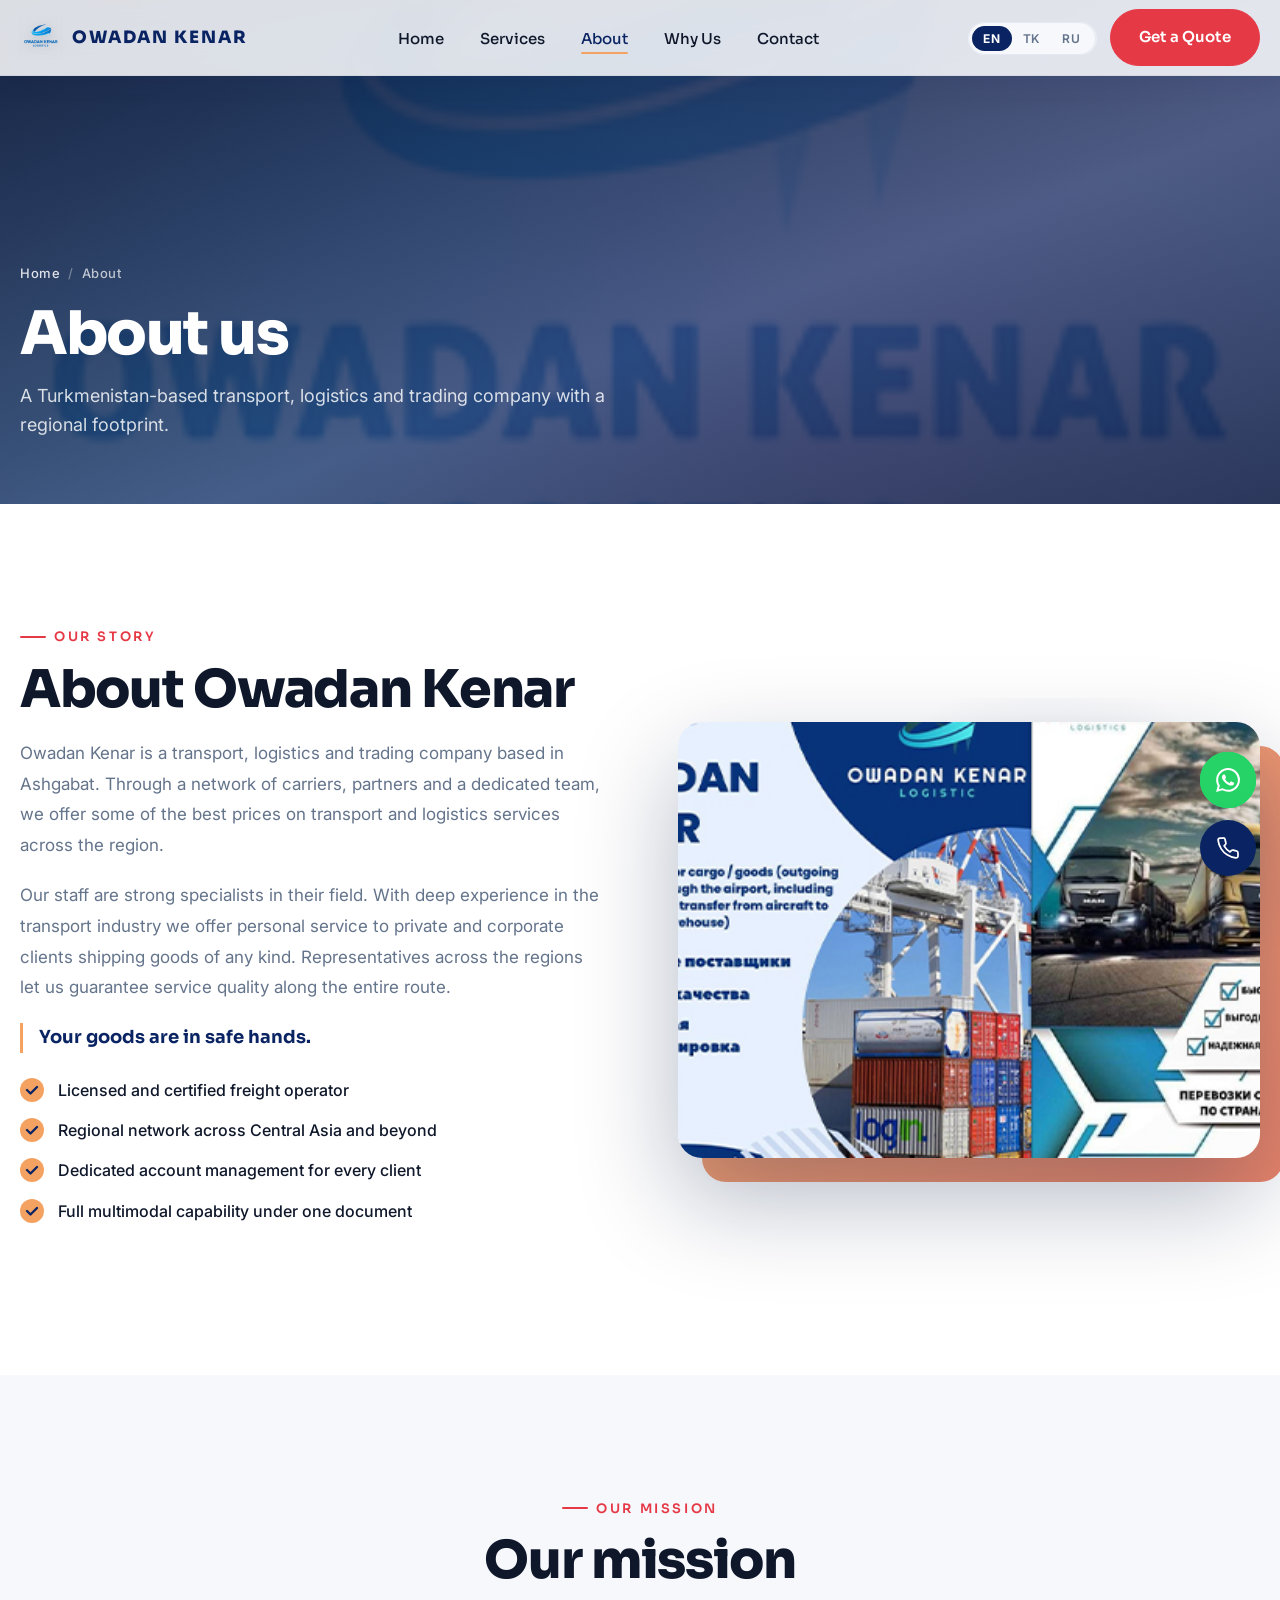
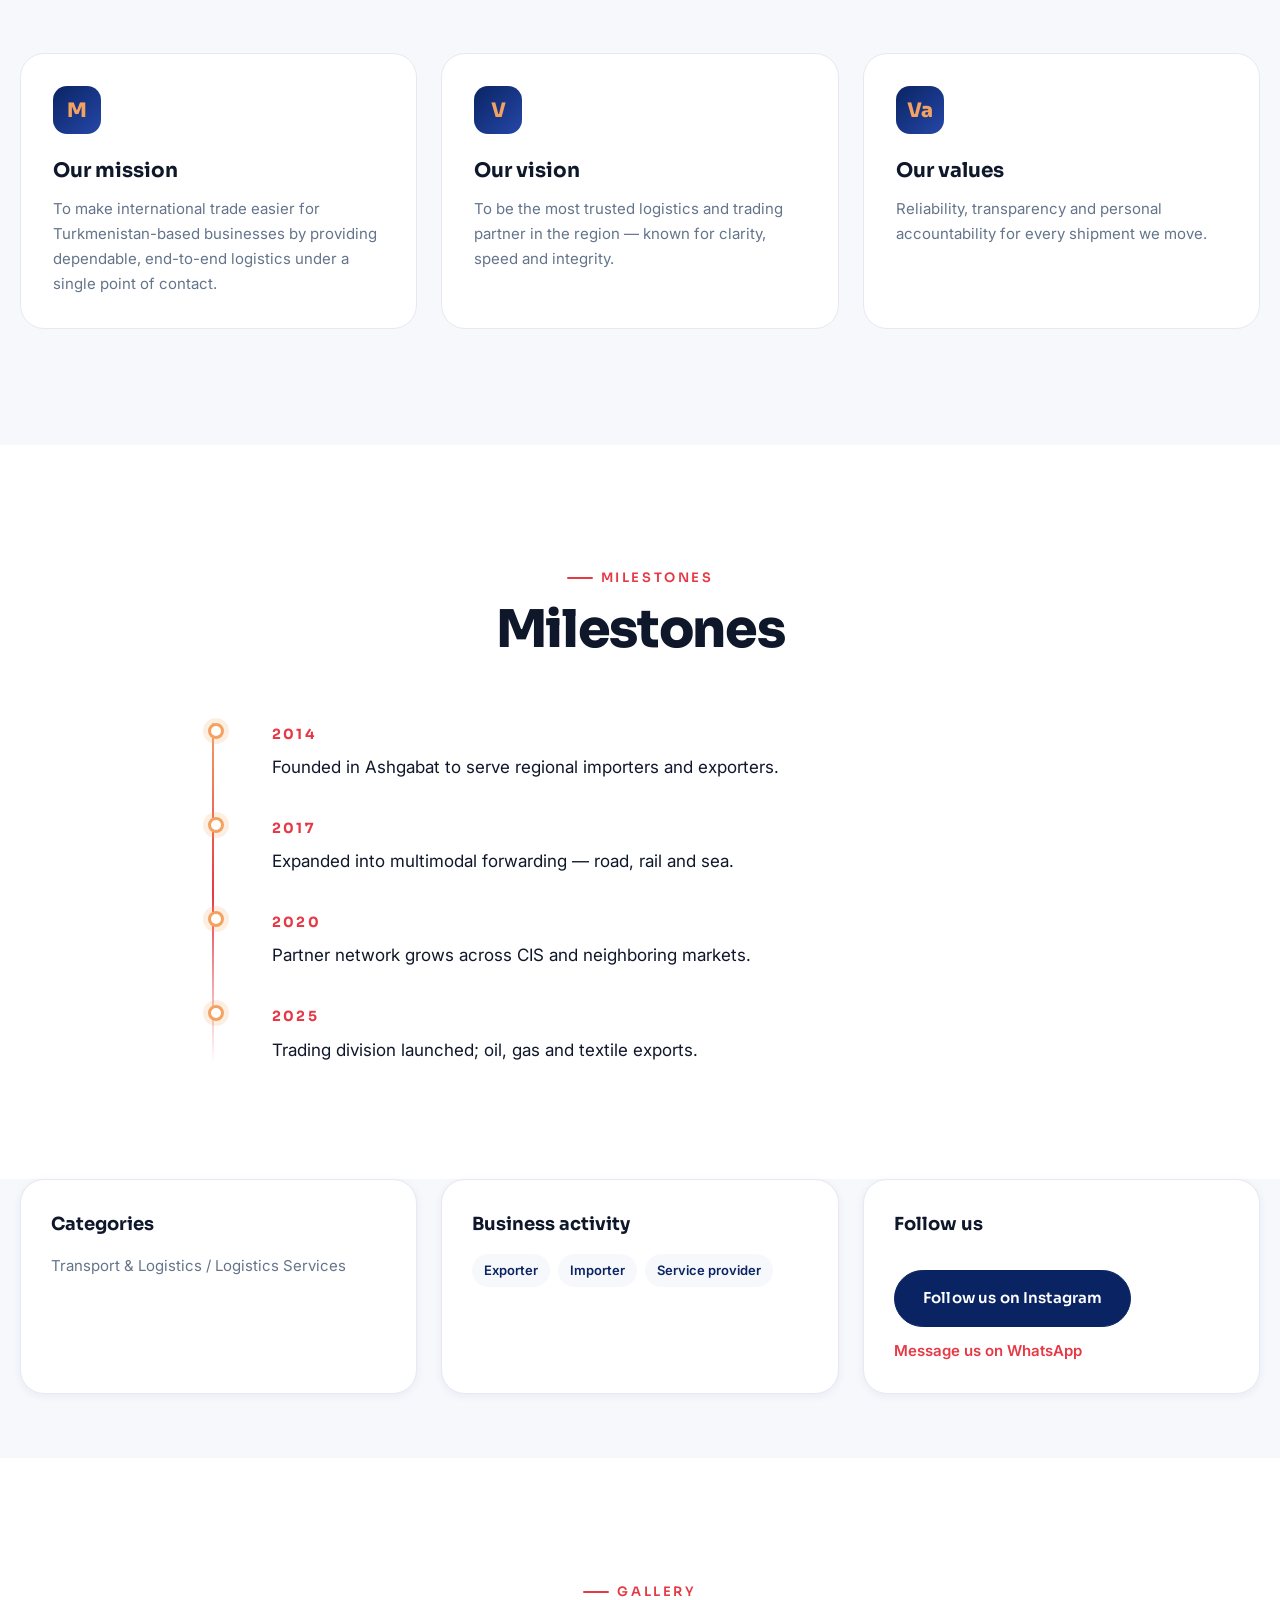
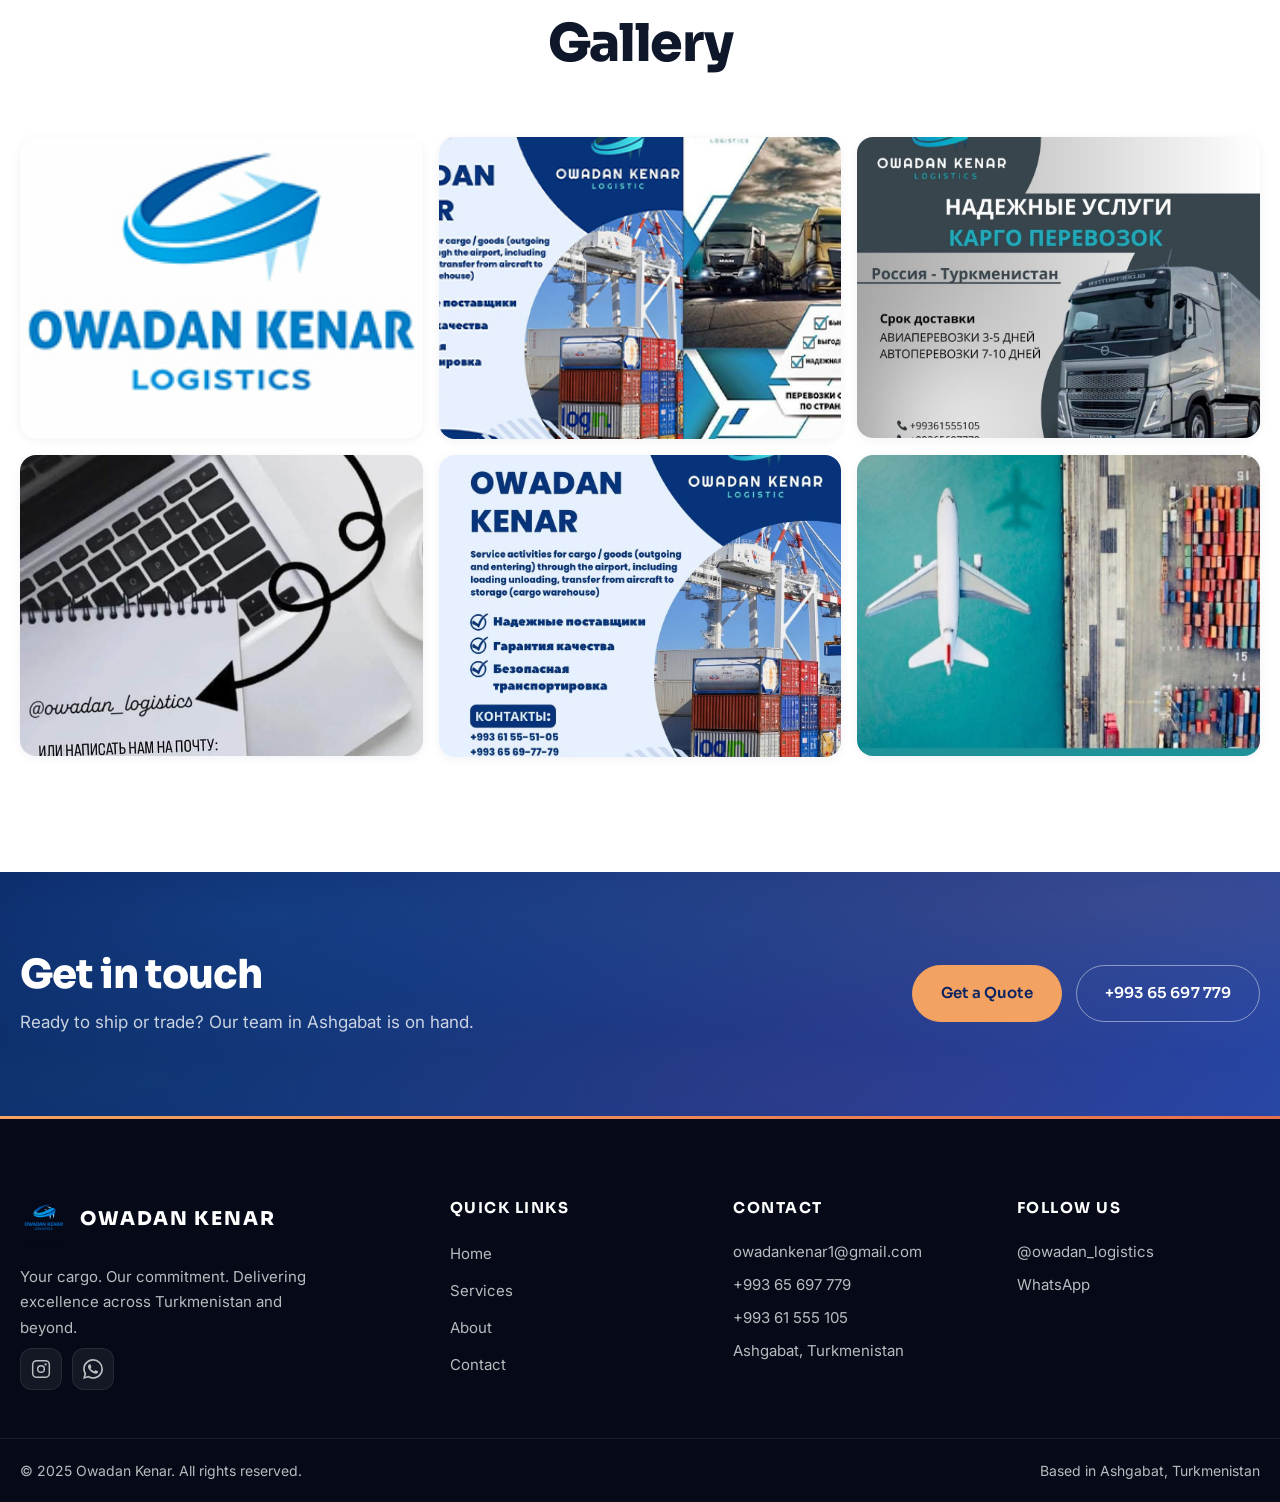
==== commit 1b7eda38: "Refresh site UI, i18n, and hero typography. Redesign pages with updated layout, animations, and expa" ====
--- a/about.html
+++ b/about.html
@@ -3,38 +3,40 @@
 <head>
   <meta charset="UTF-8">
   <meta name="viewport" content="width=device-width, initial-scale=1.0">
-  <title>About Us — Owadan Kenar Logistics</title>
-  <meta name="description" content="Trusted logistics company in Ashgabat, Turkmenistan. Listed on trade.com.tm.">
+  <title>About — Owadan Kenar Logistics &amp; Trading</title>
+  <meta name="description" content="Owadan Kenar — trusted transport, logistics and trading partner in Turkmenistan with regional reach.">
+  <meta name="theme-color" content="#0A2463">
   <link rel="icon" href="logo/owadan-logo.png" type="image/png">
+  <link rel="preconnect" href="https://fonts.googleapis.com">
+  <link rel="preconnect" href="https://fonts.gstatic.com" crossorigin>
   <link rel="stylesheet" href="style.css">
   <script>
     (function () { var l = localStorage.getItem('ok-lang'); if (l) document.documentElement.lang = l === 'tk' ? 'tk' : l; })();
   </script>
 </head>
 <body data-page="about">
-
-  <header class="header header--inner scrolled" id="header">
+  <div class="scroll-progress" id="scrollProgress" aria-hidden="true"></div>
+
+  <header class="header header--inner" id="header">
     <nav class="nav container" aria-label="Main navigation">
       <a href="index.html" class="nav__logo">
-        <img src="logo/owadan-logo.png" alt="Owadan Kenar Logistics" class="nav__logo-img" width="40" height="40">
+        <img src="logo/owadan-logo.png" alt="Owadan Kenar" class="nav__logo-img" width="42" height="42">
         <span class="nav__logo-text">OWADAN KENAR</span>
       </a>
       <ul class="nav__links" id="navLinks">
         <li><a href="index.html" class="nav__link" data-i18n="nav.home">Home</a></li>
         <li><a href="services.html" class="nav__link" data-i18n="nav.services">Services</a></li>
-        <li><a href="about.html" class="nav__link active" data-i18n="nav.about">About Us</a></li>
+        <li><a href="about.html" class="nav__link active" data-i18n="nav.about">About</a></li>
         <li><a href="index.html#why-us" class="nav__link" data-i18n="nav.whyUs">Why Us</a></li>
         <li><a href="contact.html" class="nav__link" data-i18n="nav.contact">Contact</a></li>
       </ul>
       <div class="nav__actions">
         <div class="lang-switcher" role="group" aria-label="Language">
           <button type="button" class="lang-btn active" data-lang="en">EN</button>
-          <span class="lang-divider">|</span>
           <button type="button" class="lang-btn" data-lang="tk">TK</button>
-          <span class="lang-divider">|</span>
           <button type="button" class="lang-btn" data-lang="ru">RU</button>
         </div>
-        <a href="contact.html" class="btn btn--accent btn--pill nav__cta" data-i18n="nav.getQuote">Contact Us</a>
+        <a href="contact.html" class="btn btn--accent nav__cta" data-i18n="nav.getQuote">Get a Quote</a>
         <button type="button" class="nav__toggle" id="navToggle" aria-label="Open menu" aria-expanded="false">
           <span class="hamburger"></span>
         </button>
@@ -47,16 +49,14 @@
     <ul class="nav-drawer__links">
       <li><a href="index.html" class="nav-drawer__link" data-i18n="nav.home">Home</a></li>
       <li><a href="services.html" class="nav-drawer__link" data-i18n="nav.services">Services</a></li>
-      <li><a href="about.html" class="nav-drawer__link active" data-i18n="nav.about">About Us</a></li>
+      <li><a href="about.html" class="nav-drawer__link active" data-i18n="nav.about">About</a></li>
       <li><a href="index.html#why-us" class="nav-drawer__link" data-i18n="nav.whyUs">Why Us</a></li>
       <li><a href="contact.html" class="nav-drawer__link" data-i18n="nav.contact">Contact</a></li>
     </ul>
-    <a href="contact.html" class="btn btn--accent btn--pill nav-drawer__cta" data-i18n="nav.getQuote">Contact Us</a>
+    <a href="contact.html" class="btn btn--accent nav-drawer__cta" data-i18n="nav.getQuote">Get a Quote</a>
     <div class="lang-switcher lang-switcher--drawer" role="group" aria-label="Language">
       <button type="button" class="lang-btn active" data-lang="en">EN</button>
-      <span class="lang-divider">|</span>
       <button type="button" class="lang-btn" data-lang="tk">TK</button>
-      <span class="lang-divider">|</span>
       <button type="button" class="lang-btn" data-lang="ru">RU</button>
     </div>
   </aside>
@@ -68,77 +68,144 @@
       <div class="container page-hero__content">
         <nav class="breadcrumb" aria-label="Breadcrumb">
           <a href="index.html" data-i18n="breadcrumb.home">Home</a>
-          <span>/</span>
-          <span data-i18n="nav.about">About Us</span>
+          <span class="breadcrumb__sep">/</span>
+          <span data-i18n="nav.about">About</span>
         </nav>
-        <h1 class="page-hero__title" data-i18n="about.pageTitle">About Us</h1>
-        <p class="page-hero__subtitle" data-i18n="about.pageSubtitle">Ashgabat, Turkmenistan</p>
-        <p class="page-hero__location"><svg class="icon icon--inline" aria-hidden="true"><use href="#icon-pin"/></svg> <span data-i18n="about.location">Ashgabat / Turkmenistan</span></p>
+        <h1 class="page-hero__title" data-i18n="about.pageTitle">About us</h1>
+        <p class="page-hero__subtitle" data-i18n="about.pageSubtitle">A Turkmenistan-based transport, logistics and trading company.</p>
       </div>
     </section>
 
     <section class="about section">
       <div class="container about__grid">
-        <div class="about__content reveal">
-          <h2 class="section__title" data-i18n="about.title">About Owadan Kenar</h2>
-          <p class="about__text" data-i18n="about.text">...</p>
-          <p class="about__text" data-i18n="about.text2">...</p>
-          <p class="about__slogan" data-i18n="about.slogan">Your goods are in safe hands!</p>
+        <div class="about__content reveal-left">
+          <span class="eyebrow" data-i18n="about.tag">Our story</span>
+          <h2 class="section__title"><span data-i18n="about.title">About Owadan Kenar</span></h2>
+          <p class="about__text" data-i18n="about.lead">Owadan Kenar is a transport, logistics and trading company based in Ashgabat.</p>
+          <p class="about__text" data-i18n="about.text">Our staff are strong specialists in their field.</p>
+          <p class="about__slogan" data-i18n="about.slogan">Your goods are in safe hands.</p>
           <ul class="about__list">
             <li class="about__item">
-              <svg class="about__check" width="20" height="20" viewBox="0 0 20 20" fill="none" aria-hidden="true">
-                <circle cx="10" cy="10" r="10" fill="#F4A261"/>
-                <path d="M6 10l2.5 2.5L14 7" stroke="#0A2463" stroke-width="2" stroke-linecap="round" stroke-linejoin="round"/>
-              </svg>
-              <span data-i18n="about.bullet1">Licensed & Certified</span>
-            </li>
-            <li class="about__item">
-              <svg class="about__check" width="20" height="20" viewBox="0 0 20 20" fill="none" aria-hidden="true">
-                <circle cx="10" cy="10" r="10" fill="#F4A261"/>
-                <path d="M6 10l2.5 2.5L14 7" stroke="#0A2463" stroke-width="2" stroke-linecap="round" stroke-linejoin="round"/>
-              </svg>
-              <span data-i18n="about.bullet2">Regional Network</span>
-            </li>
-            <li class="about__item">
-              <svg class="about__check" width="20" height="20" viewBox="0 0 20 20" fill="none" aria-hidden="true">
-                <circle cx="10" cy="10" r="10" fill="#F4A261"/>
-                <path d="M6 10l2.5 2.5L14 7" stroke="#0A2463" stroke-width="2" stroke-linecap="round" stroke-linejoin="round"/>
-              </svg>
-              <span data-i18n="about.bullet3">Dedicated Account Management</span>
+              <svg class="about__check" viewBox="0 0 24 24" fill="none" aria-hidden="true">
+                <circle cx="12" cy="12" r="12" fill="#F4A261"/>
+                <path d="M7 12l3.5 3.5L17 9" stroke="#0A2463" stroke-width="2.4" stroke-linecap="round" stroke-linejoin="round"/>
+              </svg>
+              <span data-i18n="about.bullet1">Licensed and certified freight operator</span>
+            </li>
+            <li class="about__item">
+              <svg class="about__check" viewBox="0 0 24 24" fill="none" aria-hidden="true">
+                <circle cx="12" cy="12" r="12" fill="#F4A261"/>
+                <path d="M7 12l3.5 3.5L17 9" stroke="#0A2463" stroke-width="2.4" stroke-linecap="round" stroke-linejoin="round"/>
+              </svg>
+              <span data-i18n="about.bullet2">Regional network across Central Asia and beyond</span>
+            </li>
+            <li class="about__item">
+              <svg class="about__check" viewBox="0 0 24 24" fill="none" aria-hidden="true">
+                <circle cx="12" cy="12" r="12" fill="#F4A261"/>
+                <path d="M7 12l3.5 3.5L17 9" stroke="#0A2463" stroke-width="2.4" stroke-linecap="round" stroke-linejoin="round"/>
+              </svg>
+              <span data-i18n="about.bullet3">Dedicated account management for every client</span>
+            </li>
+            <li class="about__item">
+              <svg class="about__check" viewBox="0 0 24 24" fill="none" aria-hidden="true">
+                <circle cx="12" cy="12" r="12" fill="#F4A261"/>
+                <path d="M7 12l3.5 3.5L17 9" stroke="#0A2463" stroke-width="2.4" stroke-linecap="round" stroke-linejoin="round"/>
+              </svg>
+              <span data-i18n="about.bullet4">Full multimodal capability under one document</span>
             </li>
           </ul>
         </div>
-        <div class="about__visual reveal" style="--i:1">
-          <img src="images/69941e76-4bd2-4799-ba28-a7aaee4af94a.jpg" alt="Owadan Kenar logistics" class="about__img" loading="lazy" width="900" height="600">
-        </div>
-      </div>
-    </section>
-
-    <section class="info-cards section">
+        <div class="about__visual reveal-right">
+          <img src="images/69941e76-4bd2-4799-ba28-a7aaee4af94a.jpg" alt="Owadan Kenar fleet" class="about__img" loading="lazy" width="900" height="600">
+        </div>
+      </div>
+    </section>
+
+    <!-- ===== MISSION VISION VALUES ===== -->
+    <section class="mvv section" id="mvv">
+      <div class="container">
+        <header class="section__header reveal">
+          <span class="eyebrow" data-i18n="about.mission.title">Our mission</span>
+          <h2 class="section__title"><span data-i18n="about.mission.title">Our mission</span></h2>
+        </header>
+        <div class="mvv__grid">
+          <article class="mvv-card reveal" style="--i:0" data-tilt="6">
+            <span class="mvv-card__icon">M</span>
+            <h3 data-i18n="about.mission.title">Mission</h3>
+            <p data-i18n="about.mission.text">To make international trade easier for Turkmenistan-based businesses.</p>
+          </article>
+          <article class="mvv-card reveal" style="--i:1" data-tilt="6">
+            <span class="mvv-card__icon">V</span>
+            <h3 data-i18n="about.vision.title">Vision</h3>
+            <p data-i18n="about.vision.text">To be the most trusted logistics and trading partner in the region.</p>
+          </article>
+          <article class="mvv-card reveal" style="--i:2" data-tilt="6">
+            <span class="mvv-card__icon">Va</span>
+            <h3 data-i18n="about.values.title">Values</h3>
+            <p data-i18n="about.values.text">Reliability, transparency and personal accountability.</p>
+          </article>
+        </div>
+      </div>
+    </section>
+
+    <!-- ===== TIMELINE ===== -->
+    <section class="timeline section" id="timeline">
+      <div class="container">
+        <header class="section__header reveal">
+          <span class="eyebrow" data-i18n="about.timeline.title">Milestones</span>
+          <h2 class="section__title"><span data-i18n="about.timeline.title">Milestones</span></h2>
+        </header>
+        <div class="timeline__inner">
+          <div class="timeline-item reveal" style="--i:0">
+            <div class="timeline-item__year" data-i18n="about.timeline.m1.year">2014</div>
+            <p class="timeline-item__text" data-i18n="about.timeline.m1.text">Founded in Ashgabat to serve regional importers and exporters.</p>
+          </div>
+          <div class="timeline-item reveal" style="--i:1">
+            <div class="timeline-item__year" data-i18n="about.timeline.m2.year">2017</div>
+            <p class="timeline-item__text" data-i18n="about.timeline.m2.text">Expanded into multimodal forwarding — road, rail and sea.</p>
+          </div>
+          <div class="timeline-item reveal" style="--i:2">
+            <div class="timeline-item__year" data-i18n="about.timeline.m3.year">2020</div>
+            <p class="timeline-item__text" data-i18n="about.timeline.m3.text">Partner network grows across CIS and neighboring markets.</p>
+          </div>
+          <div class="timeline-item reveal" style="--i:3">
+            <div class="timeline-item__year" data-i18n="about.timeline.m4.year">2025</div>
+            <p class="timeline-item__text" data-i18n="about.timeline.m4.text">Trading division launched; oil, gas and textile exports.</p>
+          </div>
+        </div>
+      </div>
+    </section>
+
+    <!-- ===== INFO CARDS ===== -->
+    <section class="info-cards section--tight" style="padding-block:0 4rem;background:var(--light)">
       <div class="container info-cards__grid">
-        <div class="info-card reveal">
+        <div class="info-card reveal" data-tilt="5">
           <h3 data-i18n="about.categories">Categories</h3>
-          <p data-i18n="about.categoriesVal">Transport & Logistics / Logistics Services</p>
-        </div>
-        <div class="info-card reveal" style="--i:1">
-          <h3 data-i18n="about.business">Business Activity</h3>
+          <p data-i18n="about.categoriesVal">Transport &amp; Logistics / Logistics Services</p>
+        </div>
+        <div class="info-card reveal" style="--i:1" data-tilt="5">
+          <h3 data-i18n="about.business">Business activity</h3>
           <ul class="info-card__tags">
             <li data-i18n="about.export">Exporter</li>
             <li data-i18n="about.import">Importer</li>
-            <li data-i18n="about.service">Service Provider</li>
+            <li data-i18n="about.service">Service provider</li>
           </ul>
         </div>
-        <div class="info-card reveal" style="--i:2">
-          <h3>trade.com.tm</h3>
-          <a href="https://trade.com.tm/companies/owadan-kenar-1269/" target="_blank" rel="noopener noreferrer" class="btn btn--primary btn--pill" data-i18n="about.tradeProfile">View profile</a>
-          <a href="https://instagram.com/owadan_logistics" target="_blank" rel="noopener noreferrer" class="info-card__link" data-i18n="contact.instagram">Instagram</a>
-        </div>
-      </div>
-    </section>
-
+        <div class="info-card reveal" style="--i:2" data-tilt="5">
+          <h3 data-i18n="footer.followUs">Follow us</h3>
+          <a href="https://instagram.com/owadan_logistics" target="_blank" rel="noopener noreferrer" class="btn btn--primary" data-i18n="contact.instagram">@owadan_logistics</a>
+          <a href="https://wa.me/99365697779" target="_blank" rel="noopener noreferrer" class="info-card__link" data-i18n="contact.whatsapp">WhatsApp</a>
+        </div>
+      </div>
+    </section>
+
+    <!-- ===== GALLERY ===== -->
     <section class="gallery section">
       <div class="container">
-        <h2 class="section__title reveal" data-i18n="about.gallery">Gallery</h2>
+        <header class="section__header reveal">
+          <span class="eyebrow" data-i18n="about.gallery">Gallery</span>
+          <h2 class="section__title"><span data-i18n="about.gallery">Gallery</span></h2>
+        </header>
         <div class="gallery__grid">
           <img src="images/db9d7214-21df-4416-b814-dc97725f42fe.jpg" alt="Owadan Kenar" class="gallery__img reveal" loading="lazy" width="400" height="300">
           <img src="images/69941e76-4bd2-4799-ba28-a7aaee4af94a.jpg" alt="Owadan Kenar fleet" class="gallery__img reveal" style="--i:1" loading="lazy" width="400" height="300">
@@ -149,27 +216,41 @@
         </div>
       </div>
     </section>
+
+    <!-- ===== CTA BAND ===== -->
+    <section class="cta-band" id="cta-band">
+      <div class="container cta-band__inner reveal">
+        <div>
+          <h2 class="cta-band__title" data-i18n="contact.title">Get in touch</h2>
+          <p class="cta-band__text" data-i18n="contact.subtitle">Ready to ship or trade? Our team in Ashgabat is on hand.</p>
+        </div>
+        <div class="cta-band__actions">
+          <a href="contact.html" class="btn btn--gold" data-i18n="nav.getQuote">Get a quote</a>
+          <a href="tel:+99365697779" class="btn btn--outline">+993 65 697 779</a>
+        </div>
+      </div>
+    </section>
   </main>
 
   <footer class="footer">
     <div class="container footer__grid">
-      <div class="footer__brand">
+      <div class="footer__col">
         <a href="index.html" class="footer__logo">
           <img src="logo/owadan-logo.png" alt="Owadan Kenar" width="48" height="48">
           <span>OWADAN KENAR</span>
         </a>
-        <p class="footer__tagline" data-i18n="footer.tagline">...</p>
+        <p class="footer__tagline" data-i18n="footer.tagline">Your cargo. Our commitment.</p>
         <div class="footer__social">
           <a href="https://instagram.com/owadan_logistics" class="social-link" aria-label="Instagram" target="_blank" rel="noopener noreferrer">
-            <svg width="20" height="20" viewBox="0 0 24 24" fill="currentColor" aria-hidden="true"><path d="M12 2.163c3.204 0 3.584.012 4.85.07 3.252.148 4.771 1.691 4.919 4.919.058 1.265.069 1.645.069 4.849 0 3.205-.012 3.584-.069 4.849-.149 3.225-1.664 4.771-4.919 4.919-1.266.058-1.644.07-4.85.07-3.204 0-3.584-.012-4.849-.07-3.26-.149-4.771-1.699-4.919-4.92-.058-1.265-.07-1.644-.07-4.849 0-3.204.013-3.583.07-4.849.149-3.227 1.664-4.771 4.919-4.919 1.266-.057 1.645-.069 4.849-.069zM12 0C8.741 0 8.333.014 7.053.072 2.695.272.273 2.69.073 7.052.014 8.333 0 8.741 0 12c0 3.259.014 3.668.072 4.948.2 4.358 2.618 6.78 6.98 6.98C8.333 23.986 8.741 24 12 24c3.259 0 3.668-.014 4.948-.072 4.354-.2 6.782-2.618 6.979-6.98.059-1.28.073-1.689.073-4.948 0-3.259-.014-3.667-.072-4.947-.196-4.354-2.617-6.78-6.979-6.98C15.668.014 15.259 0 12 0zm0 5.838a6.162 6.162 0 100 12.324 6.162 6.162 0 000-12.324zM12 16a4 4 0 110-8 4 4 0 010 8zm6.406-11.845a1.44 1.44 0 100 2.881 1.44 1.44 0 000-2.881z"/></svg>
+            <svg width="20" height="20" aria-hidden="true"><use href="#icon-instagram"/></svg>
           </a>
           <a href="https://wa.me/99365697779" class="social-link" aria-label="WhatsApp" target="_blank" rel="noopener noreferrer">
-            <svg width="20" height="20" viewBox="0 0 24 24" fill="currentColor" aria-hidden="true"><path d="M17.472 14.382c-.297-.149-1.758-.867-2.03-.967-.273-.099-.471-.148-.67.15-.197.297-.767.966-.94 1.164-.173.199-.347.223-.644.075-.297-.15-1.255-.463-2.39-1.475-.883-.788-1.48-1.761-1.653-2.059-.173-.297-.018-.458.13-.606.134-.133.298-.347.446-.52.149-.174.198-.298.298-.497.099-.198.05-.371-.025-.52-.075-.149-.669-1.612-.916-2.207-.242-.579-.487-.5-.669-.51-.173-.008-.371-.01-.57-.01-.198 0-.52.074-.792.372-.272.297-1.04 1.016-1.04 2.479 0 1.462 1.065 2.875 1.213 3.074.149.198 2.096 3.2 5.077 4.487.709.306 1.262.489 1.694.625.712.227 1.36.195 1.871.118.571-.085 1.758-.719 2.006-1.413.248-.694.248-1.289.173-1.413-.074-.124-.272-.198-.57-.347m-5.421 7.403h-.004a9.87 9.87 0 01-5.031-1.378l-.361-.214-3.741.982.998-3.648-.235-.374a9.86 9.86 0 01-1.51-5.26c.001-5.45 4.436-9.884 9.888-9.884 2.64 0 5.122 1.03 6.988 2.898a9.825 9.825 0 012.893 6.994c-.003 5.45-4.435 9.884-9.885 9.884m8.413-18.297A11.815 11.815 0 0012.05 0C5.495 0 .16 5.335.157 11.892c0 2.096.547 4.142 1.588 5.945L.057 24l6.305-1.654a11.882 11.882 0 005.683 1.448h.005c6.554 0 11.89-5.335 11.893-11.893a11.821 11.821 0 00-3.48-8.413z"/></svg>
+            <svg width="20" height="20" aria-hidden="true"><use href="#icon-whatsapp"/></svg>
           </a>
         </div>
       </div>
-      <nav class="footer__links" aria-label="Footer navigation">
-        <h4 data-i18n="footer.quickLinks">Quick Links</h4>
+      <nav class="footer__col" aria-label="Footer navigation">
+        <h4 data-i18n="footer.quickLinks">Quick links</h4>
         <ul>
           <li><a href="index.html" data-i18n="nav.home">Home</a></li>
           <li><a href="services.html" data-i18n="nav.services">Services</a></li>
@@ -177,17 +258,37 @@
           <li><a href="contact.html" data-i18n="nav.contact">Contact</a></li>
         </ul>
       </nav>
-      <div class="footer__contact">
+      <div class="footer__col">
         <h4 data-i18n="footer.contact">Contact</h4>
         <p><a href="mailto:owadankenar1@gmail.com">owadankenar1@gmail.com</a></p>
         <p><a href="tel:+99365697779">+993 65 697 779</a></p>
+        <p><a href="tel:+99361555105">+993 61 555 105</a></p>
         <p data-i18n="contact.map">Ashgabat, Turkmenistan</p>
+      </div>
+      <div class="footer__col">
+        <h4 data-i18n="footer.followUs">Follow us</h4>
+        <p><a href="https://instagram.com/owadan_logistics" target="_blank" rel="noopener noreferrer">@owadan_logistics</a></p>
+        <p><a href="https://wa.me/99365697779" target="_blank" rel="noopener noreferrer">WhatsApp</a></p>
       </div>
     </div>
     <div class="footer__bar">
-      <div class="container"><p data-i18n="footer.rights">© 2025 Owadan Kenar</p></div>
+      <div class="container footer__bar-inner">
+        <p data-i18n="footer.rights">© 2025 Owadan Kenar.</p>
+        <p data-i18n="footer.builtIn">Based in Ashgabat, Turkmenistan</p>
+      </div>
     </div>
   </footer>
+
+  <div class="fab-stack" aria-label="Quick contact">
+    <a href="https://wa.me/99365697779" class="fab fab--whatsapp" aria-label="WhatsApp" target="_blank" rel="noopener noreferrer">
+      <svg aria-hidden="true"><use href="#icon-whatsapp"/></svg>
+      <span class="fab__label" data-i18n="fab.whatsapp">WhatsApp</span>
+    </a>
+    <a href="tel:+99365697779" class="fab fab--call" aria-label="Call us">
+      <svg aria-hidden="true"><use href="#icon-phone"/></svg>
+      <span class="fab__label" data-i18n="fab.call">Call</span>
+    </a>
+  </div>
 
   <script src="i18n.js"></script>
   <script src="app.js"></script>
--- a/style.css
+++ b/style.css
@@ -1,34 +1,55 @@
-/* ============================================================
-   Owadan Kenar — Landing Page Styles
-   ============================================================ */
-
-@import url('https://fonts.googleapis.com/css2?family=Barlow+Condensed:wght@600;700;800&family=Inter:wght@400;500;600;700&display=swap');
-
-/* ---------- Design Tokens ---------- */
+/* ==========================================================================
+   Owadan Kenar — Professional Logistics & Trading
+   Modern animated, glassmorphism, scroll-aware design system
+   ========================================================================== */
+
+@import url('https://fonts.googleapis.com/css2?family=Sora:wght@500;600;700;800&family=Inter:wght@400;500;600;700&display=swap');
+
+/* ---------- Design tokens ---------- */
 :root {
   --primary: #0A2463;
   --primary-700: #081d52;
   --primary-800: #061640;
+  --primary-900: #03102e;
+  --indigo: #2547a8;
   --accent: #E63946;
   --accent-700: #c92d3a;
   --gold: #F4A261;
-  --light: #F8F9FA;
-  --dark: #0D0D0D;
+  --gold-soft: #f6b97a;
+  --emerald: #10b981;
+  --cyan: #38bdf8;
+  --light: #F6F8FC;
+  --light-2: #eef2f9;
+  --dark: #060a18;
   --white: #ffffff;
-  --text: #1a1a2e;
-  --muted: #6b7280;
-  --radius: 14px;
-  --radius-sm: 8px;
-  --radius-lg: 20px;
-  --shadow-sm: 0 2px 8px rgba(10, 36, 99, 0.08);
-  --shadow-md: 0 12px 32px rgba(10, 36, 99, 0.12);
-  --shadow-lg: 0 24px 60px rgba(10, 36, 99, 0.18);
-  --transition: 0.25s cubic-bezier(0.4, 0, 0.2, 1);
-  --container: 1200px;
-  --header-h: 72px;
-}
-
-/* ---------- Reset & Base ---------- */
+  --text: #0f172a;
+  --muted: #64748b;
+  --muted-2: #94a3b8;
+  --border: #e5e9f2;
+  --radius: 16px;
+  --radius-sm: 10px;
+  --radius-lg: 24px;
+  --radius-xl: 32px;
+  --shadow-sm: 0 2px 10px rgba(10, 36, 99, 0.06);
+  --shadow-md: 0 16px 40px rgba(10, 36, 99, 0.12);
+  --shadow-lg: 0 28px 70px rgba(10, 36, 99, 0.20);
+  --shadow-xl: 0 40px 100px rgba(6, 22, 64, 0.30);
+  --ring: 0 0 0 6px rgba(244, 162, 97, 0.18);
+  --gradient-primary: linear-gradient(135deg, #0a2463 0%, #1e3a8a 40%, #1e40af 100%);
+  --gradient-accent: linear-gradient(135deg, #f4a261 0%, #e76f51 100%);
+  --gradient-mesh: radial-gradient(at 20% 18%, rgba(56, 189, 248, 0.30) 0px, transparent 50%),
+                   radial-gradient(at 88% 12%, rgba(244, 162, 97, 0.30) 0px, transparent 50%),
+                   radial-gradient(at 65% 90%, rgba(230, 57, 70, 0.20) 0px, transparent 50%),
+                   radial-gradient(at 5% 85%, rgba(16, 185, 129, 0.20) 0px, transparent 50%);
+  --easing: cubic-bezier(0.22, 1, 0.36, 1);
+  --easing-bounce: cubic-bezier(0.34, 1.56, 0.64, 1);
+  --transition: 0.35s var(--easing);
+  --transition-fast: 0.2s var(--easing);
+  --container: 1240px;
+  --header-h: 76px;
+}
+
+/* ---------- Reset & base ---------- */
 *,
 *::before,
 *::after {
@@ -40,15 +61,18 @@
 html {
   scroll-behavior: smooth;
   -webkit-text-size-adjust: 100%;
+  scroll-padding-top: var(--header-h);
 }
 
 body {
   font-family: 'Inter', system-ui, -apple-system, sans-serif;
   font-size: 1rem;
-  line-height: 1.6;
+  line-height: 1.65;
   color: var(--text);
   background: var(--white);
   overflow-x: hidden;
+  -webkit-font-smoothing: antialiased;
+  -moz-osx-font-smoothing: grayscale;
 }
 
 img {
@@ -72,11 +96,18 @@
   cursor: pointer;
   border: none;
   background: none;
+  color: inherit;
 }
 
 :focus-visible {
   outline: 3px solid var(--gold);
-  outline-offset: 2px;
+  outline-offset: 3px;
+  border-radius: 4px;
+}
+
+::selection {
+  background: var(--primary);
+  color: var(--white);
 }
 
 .container {
@@ -85,105 +116,238 @@
 }
 
 .section {
-  padding-block: clamp(4rem, 8vw, 6rem);
+  padding-block: clamp(4.5rem, 9vw, 7.5rem);
+  position: relative;
+}
+
+.section--tight {
+  padding-block: clamp(3rem, 6vw, 4.5rem);
 }
 
 .section__header {
   text-align: center;
-  margin-bottom: clamp(2.5rem, 5vw, 3.5rem);
+  margin-bottom: clamp(2.5rem, 5vw, 4rem);
+  position: relative;
+  max-width: 52rem;
+  margin-inline: auto;
+}
+
+.routes__copy {
+  text-align: left;
+}
+
+.routes__copy .section__title,
+.routes__copy .section__subtitle {
+  margin-inline: 0;
+  max-width: 36rem;
+}
+
+.eyebrow {
+  display: inline-flex;
+  align-items: center;
+  gap: 0.5rem;
+  font-family: 'Sora', sans-serif;
+  font-weight: 600;
+  font-size: 0.8125rem;
+  letter-spacing: 0.2em;
+  text-transform: uppercase;
+  color: var(--accent);
+  margin-bottom: 0.875rem;
+}
+
+.eyebrow::before {
+  content: '';
+  width: 26px;
+  height: 2px;
+  background: var(--accent);
+  border-radius: 2px;
+}
+
+.eyebrow--light {
+  color: var(--gold);
+}
+
+.eyebrow--light::before {
+  background: var(--gold);
 }
 
 .section__title {
-  font-family: 'Barlow Condensed', sans-serif;
+  font-family: 'Sora', sans-serif;
   font-weight: 800;
-  font-size: clamp(2rem, 5vw, 3rem);
-  letter-spacing: 0.02em;
-  text-transform: uppercase;
-  color: var(--primary);
-  line-height: 1.1;
+  font-size: clamp(2rem, 4.6vw, 3.25rem);
+  letter-spacing: -0.025em;
+  color: var(--text);
+  line-height: 1.08;
 }
 
 .section__title--light {
   color: var(--white);
 }
 
+.section__title .accent {
+  background: linear-gradient(135deg, var(--gold) 0%, var(--accent) 100%);
+  -webkit-background-clip: text;
+  background-clip: text;
+  color: transparent;
+}
+
 .section__subtitle {
-  margin-top: 0.75rem;
+  margin-top: 1rem;
   font-size: clamp(1rem, 2vw, 1.125rem);
   color: var(--muted);
-  max-width: 560px;
+  max-width: 640px;
   margin-inline: auto;
+  line-height: 1.7;
+}
+
+.section__subtitle--light {
+  color: rgba(255, 255, 255, 0.78);
 }
 
 /* ---------- Buttons ---------- */
 .btn {
+  --btn-bg: var(--primary);
+  --btn-fg: var(--white);
+  --btn-border: var(--primary);
   display: inline-flex;
   align-items: center;
   justify-content: center;
-  gap: 0.5rem;
-  padding: 0.875rem 1.75rem;
+  gap: 0.625rem;
+  padding: 0.95rem 1.75rem;
+  font-family: 'Sora', sans-serif;
   font-weight: 600;
   font-size: 0.9375rem;
-  border-radius: var(--radius-sm);
-  border: 2px solid transparent;
-  transition: transform 0.2s ease, background var(--transition), color var(--transition), border-color var(--transition), box-shadow var(--transition);
+  letter-spacing: 0.01em;
+  border-radius: 999px;
+  border: 1.5px solid var(--btn-border);
+  background: var(--btn-bg);
+  color: var(--btn-fg);
+  position: relative;
+  overflow: hidden;
+  isolation: isolate;
+  transition: transform var(--transition-fast), box-shadow var(--transition), background var(--transition), color var(--transition), border-color var(--transition);
+  will-change: transform;
+}
+
+.btn::before {
+  content: '';
+  position: absolute;
+  inset: 0;
+  background: var(--gradient-accent);
+  opacity: 0;
+  transition: opacity var(--transition);
+  z-index: -1;
 }
 
 .btn:hover {
-  transform: scale(1.03);
+  transform: translateY(-2px);
+  box-shadow: 0 16px 30px rgba(10, 36, 99, 0.20);
 }
 
 .btn--primary {
-  background: var(--primary);
-  color: var(--white);
-  border-color: var(--primary);
+  --btn-bg: var(--primary);
+  --btn-fg: var(--white);
+  --btn-border: var(--primary);
 }
 
 .btn--primary:hover {
-  background: var(--primary-700);
-  border-color: var(--primary-700);
+  --btn-bg: var(--primary-800);
+  --btn-border: var(--primary-800);
 }
 
 .btn--accent {
-  background: var(--accent);
-  color: var(--white);
-  border-color: var(--accent);
+  --btn-bg: var(--accent);
+  --btn-fg: var(--white);
+  --btn-border: var(--accent);
 }
 
 .btn--accent:hover {
-  background: var(--accent-700);
-  border-color: var(--accent-700);
+  --btn-bg: var(--accent-700);
+  --btn-border: var(--accent-700);
+  box-shadow: 0 16px 30px rgba(230, 57, 70, 0.30);
+}
+
+.btn--gold {
+  --btn-bg: var(--gold);
+  --btn-fg: var(--primary);
+  --btn-border: var(--gold);
+}
+
+.btn--gold:hover {
+  --btn-bg: var(--gold-soft);
+  --btn-border: var(--gold-soft);
 }
 
 .btn--outline {
-  background: transparent;
-  color: var(--white);
-  border-color: var(--white);
+  --btn-bg: transparent;
+  --btn-fg: var(--white);
+  --btn-border: rgba(255, 255, 255, 0.45);
 }
 
 .btn--outline:hover {
-  background: rgba(255, 255, 255, 0.12);
-}
-
-.btn--pill {
-  border-radius: 999px;
-  padding: 0.625rem 1.5rem;
-  font-size: 0.875rem;
+  --btn-bg: rgba(255, 255, 255, 0.12);
+  --btn-border: var(--white);
+}
+
+.btn--ghost {
+  --btn-bg: transparent;
+  --btn-fg: var(--primary);
+  --btn-border: var(--primary);
+}
+
+.btn--ghost:hover {
+  --btn-bg: var(--primary);
+  --btn-fg: var(--white);
 }
 
 .btn--full {
   width: 100%;
-  padding: 1rem;
+}
+
+.btn--lg {
+  padding: 1.1rem 2.25rem;
   font-size: 1rem;
-  border-radius: var(--radius-sm);
-}
-
-/* ---------- Reveal Animations ---------- */
+}
+
+.btn .btn__arrow {
+  display: inline-flex;
+  width: 18px;
+  height: 18px;
+  transition: transform var(--transition);
+}
+
+.btn:hover .btn__arrow {
+  transform: translateX(4px);
+}
+
+/* ---------- Scroll progress bar ---------- */
+.scroll-progress {
+  position: fixed;
+  top: 0;
+  left: 0;
+  height: 3px;
+  width: 0;
+  background: linear-gradient(90deg, var(--gold) 0%, var(--accent) 50%, var(--primary) 100%);
+  z-index: 1100;
+  transition: width 0.08s linear;
+  box-shadow: 0 0 12px rgba(244, 162, 97, 0.5);
+}
+
+/* ---------- Reveal animations ---------- */
+html:not(.js) .reveal,
+html:not(.js) .reveal-left,
+html:not(.js) .reveal-right,
+html:not(.js) .reveal-scale,
+html:not(.js) .split-text .split-word__inner {
+  opacity: 1;
+  transform: none;
+}
+
 .reveal {
   opacity: 0;
-  transform: translateY(32px);
-  transition: opacity 0.7s ease, transform 0.7s ease;
-  transition-delay: calc(var(--i, 0) * 0.1s);
+  transform: translateY(36px);
+  transition: opacity 0.9s var(--easing), transform 0.9s var(--easing);
+  transition-delay: calc(var(--i, 0) * 0.08s);
 }
 
 .reveal.is-visible {
@@ -191,29 +355,57 @@
   transform: translateY(0);
 }
 
-/* ---------- Wave Dividers ---------- */
-.wave-divider {
-  line-height: 0;
+.reveal-left {
+  opacity: 0;
+  transform: translateX(-36px);
+  transition: opacity 0.9s var(--easing), transform 0.9s var(--easing);
+  transition-delay: calc(var(--i, 0) * 0.08s);
+}
+
+.reveal-left.is-visible {
+  opacity: 1;
+  transform: translateX(0);
+}
+
+.reveal-right {
+  opacity: 0;
+  transform: translateX(36px);
+  transition: opacity 0.9s var(--easing), transform 0.9s var(--easing);
+  transition-delay: calc(var(--i, 0) * 0.08s);
+}
+
+.reveal-right.is-visible {
+  opacity: 1;
+  transform: translateX(0);
+}
+
+.reveal-scale {
+  opacity: 0;
+  transform: scale(0.92);
+  transition: opacity 0.8s var(--easing), transform 0.8s var(--easing-bounce);
+  transition-delay: calc(var(--i, 0) * 0.08s);
+}
+
+.reveal-scale.is-visible {
+  opacity: 1;
+  transform: scale(1);
+}
+
+/* Split text - each char/word animates */
+.split-word {
+  display: inline-block;
   overflow: hidden;
-  margin-top: -1px;
-}
-
-.wave-divider svg {
-  display: block;
-  width: 100%;
-  height: clamp(40px, 6vw, 80px);
-}
-
-.wave-divider--to-primary {
-  background: var(--white);
-}
-
-.wave-divider--to-light {
-  background: var(--light);
-}
-
-.wave-divider--to-dark {
-  background: var(--light);
+}
+
+.split-word__inner {
+  display: inline-block;
+  transform: translateY(110%);
+  transition: transform 0.9s var(--easing);
+  transition-delay: calc(var(--i, 0) * 0.05s);
+}
+
+.split-text.is-visible .split-word__inner {
+  transform: translateY(0);
 }
 
 /* ============================================================
@@ -226,7 +418,7 @@
   right: 0;
   z-index: 1000;
   height: var(--header-h);
-  transition: background var(--transition), box-shadow var(--transition);
+  transition: background var(--transition), box-shadow var(--transition), backdrop-filter var(--transition);
 }
 
 .nav {
@@ -234,7 +426,7 @@
   align-items: center;
   justify-content: space-between;
   height: var(--header-h);
-  gap: 1rem;
+  gap: 1.5rem;
 }
 
 .nav__logo {
@@ -245,16 +437,17 @@
 }
 
 .nav__logo-img {
-  width: 40px;
-  height: 40px;
+  width: 42px;
+  height: 42px;
   object-fit: contain;
+  filter: drop-shadow(0 2px 6px rgba(0, 0, 0, 0.18));
 }
 
 .nav__logo-text {
-  font-family: 'Barlow Condensed', sans-serif;
+  font-family: 'Sora', sans-serif;
   font-weight: 800;
-  font-size: 1.125rem;
-  letter-spacing: 0.06em;
+  font-size: 1.0625rem;
+  letter-spacing: 0.12em;
   color: var(--white);
   transition: color var(--transition);
 }
@@ -266,25 +459,28 @@
 .nav__links {
   display: flex;
   align-items: center;
-  gap: 2rem;
+  gap: 2.25rem;
 }
 
 .nav__link {
+  font-family: 'Sora', sans-serif;
   font-size: 0.9375rem;
   font-weight: 500;
-  color: rgba(255, 255, 255, 0.9);
-  position: relative;
+  color: rgba(255, 255, 255, 0.92);
+  position: relative;
+  padding: 6px 0;
   transition: color var(--transition);
 }
 
 .nav__link::after {
   content: '';
   position: absolute;
-  bottom: -4px;
+  bottom: 0;
   left: 0;
   width: 0;
   height: 2px;
   background: var(--gold);
+  border-radius: 2px;
   transition: width var(--transition);
 }
 
@@ -312,48 +508,67 @@
 .nav__actions {
   display: flex;
   align-items: center;
-  gap: 1rem;
+  gap: 0.875rem;
 }
 
 .lang-switcher {
-  display: flex;
-  align-items: center;
-  gap: 0.25rem;
-  font-size: 0.8125rem;
+  display: inline-flex;
+  align-items: center;
+  gap: 0;
+  background: rgba(255, 255, 255, 0.12);
+  border: 1px solid rgba(255, 255, 255, 0.18);
+  border-radius: 999px;
+  padding: 3px;
+  backdrop-filter: blur(10px);
+  -webkit-backdrop-filter: blur(10px);
 }
 
 .lang-btn {
-  color: rgba(255, 255, 255, 0.7);
+  padding: 5px 11px;
+  font-size: 0.75rem;
   font-weight: 600;
-  padding: 0.25rem 0.375rem;
-  transition: color var(--transition);
-}
-
-.lang-btn:hover,
+  letter-spacing: 0.08em;
+  border-radius: 999px;
+  color: rgba(255, 255, 255, 0.75);
+  transition: background var(--transition-fast), color var(--transition-fast);
+}
+
+.lang-btn:hover {
+  color: var(--white);
+}
+
 .lang-btn.active {
-  color: var(--gold);
+  background: var(--gold);
+  color: var(--primary);
+  font-weight: 700;
 }
 
 .lang-divider {
-  color: rgba(255, 255, 255, 0.3);
-  font-size: 0.75rem;
+  display: none;
+}
+
+.header.scrolled .lang-switcher {
+  background: var(--light);
+  border-color: var(--border);
 }
 
 .header.scrolled .lang-btn {
   color: var(--muted);
 }
 
-.header.scrolled .lang-btn:hover,
 .header.scrolled .lang-btn.active {
-  color: var(--primary);
-}
-
-.header.scrolled .lang-divider {
-  color: #d1d5db;
+  background: var(--primary);
+  color: var(--white);
 }
 
 .nav__cta {
   display: none;
+}
+
+@media (min-width: 1025px) {
+  .nav__cta {
+    display: inline-flex;
+  }
 }
 
 .nav__toggle {
@@ -373,7 +588,7 @@
   height: 2px;
   background: var(--white);
   border-radius: 2px;
-  transition: transform var(--transition), background var(--transition);
+  transition: transform var(--transition), background var(--transition), top var(--transition);
 }
 
 .hamburger {
@@ -418,15 +633,18 @@
 }
 
 .header.scrolled {
-  background: var(--white);
-  box-shadow: var(--shadow-sm);
+  background: rgba(255, 255, 255, 0.85);
+  backdrop-filter: blur(16px) saturate(1.4);
+  -webkit-backdrop-filter: blur(16px) saturate(1.4);
+  box-shadow: 0 4px 30px rgba(10, 36, 99, 0.06);
+  border-bottom: 1px solid rgba(10, 36, 99, 0.05);
 }
 
 /* Mobile drawer */
 .nav-overlay {
   position: fixed;
   inset: 0;
-  background: rgba(10, 36, 99, 0.5);
+  background: rgba(6, 10, 24, 0.55);
   backdrop-filter: blur(10px);
   -webkit-backdrop-filter: blur(10px);
   z-index: 1001;
@@ -444,16 +662,17 @@
   position: fixed;
   top: 0;
   right: 0;
-  width: min(320px, 85vw);
+  width: min(340px, 90vw);
   height: 100vh;
-  background: var(--primary);
+  background: linear-gradient(160deg, var(--primary-900) 0%, var(--primary) 100%);
   z-index: 1002;
   padding: calc(var(--header-h) + 2rem) 2rem 2rem;
   transform: translateX(100%);
-  transition: transform 0.35s cubic-bezier(0.4, 0, 0.2, 1);
+  transition: transform 0.45s var(--easing);
   display: flex;
   flex-direction: column;
   gap: 2rem;
+  overflow-y: auto;
 }
 
 .nav-drawer.is-open {
@@ -463,32 +682,49 @@
 .nav-drawer__links {
   display: flex;
   flex-direction: column;
-  gap: 1.25rem;
+  gap: 0.25rem;
 }
 
 .nav-drawer__link {
-  font-family: 'Barlow Condensed', sans-serif;
+  font-family: 'Sora', sans-serif;
   font-size: 1.5rem;
-  font-weight: 700;
+  font-weight: 600;
   color: var(--white);
-  text-transform: uppercase;
-  letter-spacing: 0.04em;
-}
-
-.nav-drawer__link:hover {
+  padding: 0.5rem 0;
+  position: relative;
+  transition: color var(--transition), padding var(--transition);
+}
+
+.nav-drawer__link:hover,
+.nav-drawer__link.active {
   color: var(--gold);
+  padding-left: 0.75rem;
+}
+
+.nav-drawer__link::before {
+  content: '';
+  position: absolute;
+  left: 0;
+  top: 50%;
+  width: 0;
+  height: 2px;
+  background: var(--gold);
+  border-radius: 2px;
+  transform: translateY(-50%);
+  transition: width var(--transition);
+}
+
+.nav-drawer__link:hover::before,
+.nav-drawer__link.active::before {
+  width: 0.5rem;
 }
 
 .nav-drawer__cta {
   align-self: flex-start;
 }
 
-.lang-switcher--drawer .lang-btn {
-  color: rgba(255, 255, 255, 0.7);
-}
-
-.lang-switcher--drawer .lang-btn.active {
-  color: var(--gold);
+.lang-switcher--drawer {
+  background: rgba(255, 255, 255, 0.08);
 }
 
 /* ============================================================
@@ -499,8 +735,9 @@
   min-height: 100vh;
   display: flex;
   align-items: center;
-  justify-content: center;
   overflow: hidden;
+  background: var(--primary-900);
+  isolation: isolate;
 }
 
 .hero__bg {
@@ -509,96 +746,223 @@
   background-image: url('images/photo-1601584115197-04ecc0da31d7.jpg');
   background-size: cover;
   background-position: center;
-  background-attachment: fixed;
-  transform: scale(1.05);
+  opacity: 0.45;
+  filter: saturate(1.15) contrast(1.05);
+  transform: scale(1.08);
+  z-index: 0;
 }
 
 .hero__overlay {
   position: absolute;
   inset: 0;
   background: linear-gradient(
-    135deg,
-    rgba(10, 36, 99, 0.75) 0%,
-    rgba(0, 0, 0, 0.55) 50%,
-    rgba(0, 0, 0, 0.65) 100%
+    160deg,
+    rgba(3, 16, 46, 0.92) 0%,
+    rgba(10, 36, 99, 0.78) 45%,
+    rgba(6, 22, 64, 0.85) 100%
   );
-}
-
-.hero__pulse {
+  z-index: 1;
+}
+
+.hero__mesh {
   position: absolute;
   inset: 0;
-  background: radial-gradient(ellipse at 30% 50%, rgba(10, 36, 99, 0.4) 0%, transparent 60%);
-  animation: pulse-gradient 8s ease-in-out infinite alternate;
+  background: var(--gradient-mesh);
+  opacity: 0.55;
+  animation: mesh-drift 24s linear infinite alternate;
   pointer-events: none;
-}
-
-@keyframes pulse-gradient {
-  0% {
-    opacity: 0.4;
-    transform: scale(1);
-  }
-  100% {
-    opacity: 0.8;
-    transform: scale(1.1);
-  }
+  z-index: 1;
+  mix-blend-mode: screen;
+}
+
+@keyframes mesh-drift {
+  0% { transform: translate(0, 0) scale(1); }
+  100% { transform: translate(-3%, 2%) scale(1.05); }
+}
+
+.hero__grid {
+  position: absolute;
+  inset: 0;
+  background-image:
+    linear-gradient(rgba(255, 255, 255, 0.06) 1px, transparent 1px),
+    linear-gradient(90deg, rgba(255, 255, 255, 0.06) 1px, transparent 1px);
+  background-size: 56px 56px;
+  mask-image: radial-gradient(ellipse at center, black 0%, transparent 75%);
+  -webkit-mask-image: radial-gradient(ellipse at center, black 0%, transparent 75%);
+  z-index: 1;
+}
+
+/* Floating particles */
+.hero__particle {
+  position: absolute;
+  width: 6px;
+  height: 6px;
+  background: var(--gold);
+  border-radius: 50%;
+  opacity: 0.6;
+  box-shadow: 0 0 20px rgba(244, 162, 97, 0.6);
+  animation: float-particle 14s linear infinite;
+  z-index: 1;
+}
+
+.hero__particle:nth-child(2) { left: 12%; top: 30%; animation-delay: 0s; }
+.hero__particle:nth-child(3) { left: 78%; top: 22%; animation-delay: -3s; background: var(--cyan); box-shadow: 0 0 20px rgba(56, 189, 248, 0.7); }
+.hero__particle:nth-child(4) { left: 30%; top: 78%; animation-delay: -6s; background: var(--accent); box-shadow: 0 0 20px rgba(230, 57, 70, 0.7); }
+.hero__particle:nth-child(5) { left: 88%; top: 65%; animation-delay: -9s; }
+.hero__particle:nth-child(6) { left: 55%; top: 18%; animation-delay: -2s; width: 4px; height: 4px; }
+.hero__particle:nth-child(7) { left: 8%; top: 60%; animation-delay: -5s; width: 4px; height: 4px; background: var(--cyan); }
+
+@keyframes float-particle {
+  0%, 100% { transform: translate(0, 0); opacity: 0.4; }
+  25% { transform: translate(40px, -30px); opacity: 0.9; }
+  50% { transform: translate(60px, 20px); opacity: 0.7; }
+  75% { transform: translate(-20px, 40px); opacity: 0.9; }
 }
 
 .hero__content {
   position: relative;
-  z-index: 2;
+  z-index: 5;
+  padding-top: var(--header-h);
+  padding-bottom: 5rem;
+  width: 100%;
+  display: flex;
+  flex-direction: column;
+  align-items: center;
   text-align: center;
-  padding-top: var(--header-h);
-  padding-bottom: 4rem;
+}
+
+.hero__eyebrow {
+  display: inline-flex;
+  align-items: center;
+  gap: 0.625rem;
+  padding: 0.4rem 1rem 0.4rem 0.75rem;
+  border-radius: 999px;
+  background: rgba(255, 255, 255, 0.08);
+  border: 1px solid rgba(255, 255, 255, 0.2);
+  backdrop-filter: blur(10px);
+  -webkit-backdrop-filter: blur(10px);
+  color: var(--gold);
+  font-family: 'Sora', sans-serif;
+  font-weight: 600;
+  font-size: 0.8125rem;
+  letter-spacing: 0.18em;
+  text-transform: uppercase;
+  margin-bottom: 1.5rem;
+  animation: hero-pop 0.9s var(--easing) 0.1s both;
+}
+
+.hero__eyebrow::before {
+  content: '';
+  width: 8px;
+  height: 8px;
+  border-radius: 50%;
+  background: var(--gold);
+  box-shadow: 0 0 0 0 rgba(244, 162, 97, 0.7);
+  animation: pulse-dot 2.4s ease-out infinite;
+}
+
+@keyframes pulse-dot {
+  0% { box-shadow: 0 0 0 0 rgba(244, 162, 97, 0.7); }
+  100% { box-shadow: 0 0 0 12px rgba(244, 162, 97, 0); }
 }
 
 .hero__title {
-  font-family: 'Barlow Condensed', sans-serif;
+  font-family: 'Sora', sans-serif;
   font-weight: 800;
-  font-size: clamp(2.25rem, 6vw, 4.75rem);
+  font-size: clamp(2.125rem, 5.25vw, 4.125rem);
   line-height: 1.05;
-  letter-spacing: 0.02em;
-  text-transform: uppercase;
+  letter-spacing: -0.035em;
   color: var(--white);
-  margin-bottom: 1.25rem;
-  animation: hero-fade-up 1s ease 0.2s both;
+  margin: 0 auto 1rem;
+  max-width: 1000px;
+  width: 100%;
+}
+
+.hero__title > span {
+  display: block;
+}
+
+.hero__title .accent {
+  background: linear-gradient(135deg, var(--gold) 0%, #f6c489 50%, var(--accent) 100%);
+  -webkit-background-clip: text;
+  background-clip: text;
+  color: transparent;
+}
+
+@keyframes hero-pop {
+  from { opacity: 0; transform: translateY(20px); }
+  to { opacity: 1; transform: translateY(0); }
 }
 
 .hero__subtitle {
-  font-size: clamp(1rem, 2.5vw, 1.25rem);
-  color: rgba(255, 255, 255, 0.88);
-  max-width: 640px;
+  font-size: clamp(0.9375rem, 1.4vw, 1.125rem);
+  color: rgba(255, 255, 255, 0.82);
+  max-width: 720px;
   margin: 0 auto 2.5rem;
   line-height: 1.7;
-  animation: hero-fade-up 1s ease 0.45s both;
+  animation: hero-pop 1s var(--easing) 0.6s both;
 }
 
 .hero__actions {
   display: flex;
   flex-wrap: wrap;
-  gap: 1rem;
   justify-content: center;
-  animation: hero-fade-up 1s ease 0.7s both;
-}
-
-@keyframes hero-fade-up {
-  from {
-    opacity: 0;
-    transform: translateY(28px);
-  }
-  to {
-    opacity: 1;
-    transform: translateY(0);
-  }
+  gap: 0.875rem;
+  width: 100%;
+  max-width: 520px;
+  animation: hero-pop 1s var(--easing) 0.8s both;
+}
+
+.hero__meta {
+  display: flex;
+  flex-wrap: wrap;
+  justify-content: center;
+  gap: 2rem;
+  width: 100%;
+  max-width: 720px;
+  margin-top: 3rem;
+  padding-top: 2rem;
+  border-top: 1px solid rgba(255, 255, 255, 0.14);
+  animation: hero-pop 1s var(--easing) 1s both;
+}
+
+.hero__meta-item {
+  display: flex;
+  flex-direction: column;
+  align-items: center;
+  gap: 0.25rem;
+}
+
+.hero__meta-num {
+  font-family: 'Sora', sans-serif;
+  font-weight: 800;
+  font-size: 1.75rem;
+  color: var(--gold);
+  line-height: 1;
+}
+
+.hero__meta-label {
+  font-size: 0.8125rem;
+  color: rgba(255, 255, 255, 0.65);
+  text-transform: uppercase;
+  letter-spacing: 0.12em;
 }
 
 .hero__scroll {
   position: absolute;
-  bottom: 2rem;
+  bottom: 1.5rem;
   left: 50%;
   transform: translateX(-50%);
-  color: rgba(255, 255, 255, 0.7);
-  z-index: 2;
-  animation: bounce 2s ease infinite;
+  z-index: 5;
+  color: rgba(255, 255, 255, 0.6);
+  display: flex;
+  flex-direction: column;
+  align-items: center;
+  gap: 0.5rem;
+  font-size: 0.6875rem;
+  letter-spacing: 0.18em;
+  text-transform: uppercase;
+  font-weight: 600;
   transition: color var(--transition);
 }
 
@@ -606,64 +970,363 @@
   color: var(--gold);
 }
 
-@keyframes bounce {
-  0%, 100% {
-    transform: translateX(-50%) translateY(0);
-  }
-  50% {
-    transform: translateX(-50%) translateY(10px);
-  }
+.hero__scroll-line {
+  width: 2px;
+  height: 36px;
+  background: linear-gradient(180deg, transparent 0%, rgba(255, 255, 255, 0.6) 50%, transparent 100%);
+  position: relative;
+  overflow: hidden;
+}
+
+.hero__scroll-line::before {
+  content: '';
+  position: absolute;
+  inset: 0;
+  background: var(--gold);
+  animation: scroll-line 2s ease-in-out infinite;
+}
+
+@keyframes scroll-line {
+  0% { transform: translateY(-100%); }
+  100% { transform: translateY(100%); }
+}
+
+/* ============================================================
+   TRUST BAR (marquee)
+   ============================================================ */
+.trustbar {
+  background: var(--light);
+  padding-block: 2.5rem;
+  overflow: hidden;
+  border-bottom: 1px solid var(--border);
+}
+
+.trustbar__label {
+  text-align: center;
+  font-family: 'Sora', sans-serif;
+  font-weight: 600;
+  font-size: 0.75rem;
+  letter-spacing: 0.2em;
+  text-transform: uppercase;
+  color: var(--muted);
+  margin-bottom: 1.5rem;
+}
+
+.marquee {
+  position: relative;
+  overflow: hidden;
+  mask-image: linear-gradient(90deg, transparent, black 8%, black 92%, transparent);
+  -webkit-mask-image: linear-gradient(90deg, transparent, black 8%, black 92%, transparent);
+}
+
+.marquee__track {
+  display: flex;
+  gap: 3rem;
+  width: max-content;
+  animation: marquee 28s linear infinite;
+}
+
+.marquee__item {
+  display: inline-flex;
+  align-items: center;
+  gap: 0.75rem;
+  font-family: 'Sora', sans-serif;
+  font-weight: 700;
+  font-size: 1.5rem;
+  color: var(--primary);
+  letter-spacing: -0.01em;
+  opacity: 0.75;
+  white-space: nowrap;
+}
+
+.marquee__item::before {
+  content: '';
+  width: 8px;
+  height: 8px;
+  background: var(--gold);
+  border-radius: 50%;
+  flex-shrink: 0;
+}
+
+@keyframes marquee {
+  from { transform: translateX(0); }
+  to { transform: translateX(calc(-50% - 1.5rem)); }
+}
+
+.marquee:hover .marquee__track {
+  animation-play-state: paused;
 }
 
 /* ============================================================
    STATS
    ============================================================ */
 .stats {
-  background: var(--primary);
-  padding-block: clamp(3rem, 6vw, 4.5rem);
-  margin-top: -1px;
+  background: linear-gradient(180deg, var(--primary-900) 0%, var(--primary) 100%);
+  padding-block: clamp(4rem, 7vw, 5.5rem);
+  position: relative;
+  overflow: hidden;
+}
+
+.stats::before {
+  content: '';
+  position: absolute;
+  inset: 0;
+  background: var(--gradient-mesh);
+  opacity: 0.3;
+  pointer-events: none;
 }
 
 .stats__grid {
   display: grid;
   grid-template-columns: repeat(4, 1fr);
-  gap: 2rem;
+  gap: 1.5rem;
+  position: relative;
+  z-index: 1;
+}
+
+.stat {
+  background: rgba(255, 255, 255, 0.04);
+  border: 1px solid rgba(255, 255, 255, 0.10);
+  border-radius: var(--radius-lg);
+  padding: 2rem 1.5rem;
   text-align: center;
+  backdrop-filter: blur(14px);
+  -webkit-backdrop-filter: blur(14px);
+  transition: transform var(--transition), border-color var(--transition), background var(--transition);
+}
+
+.stat:hover {
+  transform: translateY(-6px);
+  border-color: rgba(244, 162, 97, 0.4);
+  background: rgba(255, 255, 255, 0.06);
 }
 
 .stat__icon {
-  display: flex;
+  display: inline-flex;
   align-items: center;
   justify-content: center;
-  margin: 0 auto 0.75rem;
+  margin: 0 auto 1rem;
   width: 3.5rem;
   height: 3.5rem;
-  border-radius: 50%;
-  background: rgba(255, 255, 255, 0.08);
-  border: 1px solid rgba(244, 162, 97, 0.35);
+  border-radius: 18px;
+  background: linear-gradient(135deg, rgba(244, 162, 97, 0.18) 0%, rgba(230, 57, 70, 0.12) 100%);
+  border: 1px solid rgba(244, 162, 97, 0.32);
 }
 
 .stat__icon .icon {
-  width: 1.75rem;
-  height: 1.75rem;
+  width: 1.5rem;
+  height: 1.5rem;
   color: var(--gold);
 }
 
 .stat__number {
-  font-family: 'Barlow Condensed', sans-serif;
+  font-family: 'Sora', sans-serif;
   font-weight: 800;
-  font-size: clamp(2.5rem, 5vw, 3.5rem);
-  color: var(--gold);
+  font-size: clamp(2.5rem, 4.5vw, 3.5rem);
+  background: linear-gradient(135deg, var(--gold) 0%, #f6c489 100%);
+  -webkit-background-clip: text;
+  background-clip: text;
+  color: transparent;
   display: block;
   line-height: 1;
+  letter-spacing: -0.02em;
 }
 
 .stat__label {
   display: block;
-  margin-top: 0.5rem;
+  margin-top: 0.625rem;
+  font-size: 0.875rem;
+  color: rgba(255, 255, 255, 0.78);
+  font-weight: 500;
+  letter-spacing: 0.02em;
+}
+
+/* ============================================================
+   DIVISIONS (Logistics + Trading)
+   ============================================================ */
+.divisions {
+  background: var(--white);
+  position: relative;
+}
+
+.divisions__grid {
+  display: grid;
+  grid-template-columns: 1fr 1fr;
+  gap: 1.5rem;
+  margin-top: 3rem;
+}
+
+.division-card {
+  position: relative;
+  border-radius: var(--radius-xl);
+  padding: 2.5rem;
+  overflow: hidden;
+  isolation: isolate;
+  border: 1px solid var(--border);
+  transition: transform var(--transition), box-shadow var(--transition), border-color var(--transition);
+  min-height: 360px;
+  display: flex;
+  flex-direction: column;
+  justify-content: space-between;
+}
+
+.division-card::before {
+  content: '';
+  position: absolute;
+  inset: 0;
+  background: var(--gradient-primary);
+  opacity: 0;
+  z-index: -2;
+  transition: opacity var(--transition);
+}
+
+.division-card::after {
+  content: '';
+  position: absolute;
+  inset: 0;
+  background: radial-gradient(circle at var(--mx, 50%) var(--my, 50%), rgba(244, 162, 97, 0.18), transparent 50%);
+  z-index: -1;
+  opacity: 0;
+  transition: opacity var(--transition);
+}
+
+.division-card:hover::after {
+  opacity: 1;
+}
+
+.division-card--primary {
+  background: var(--light);
+}
+
+.division-card--primary:hover {
+  transform: translateY(-8px);
+  box-shadow: var(--shadow-lg);
+  border-color: rgba(10, 36, 99, 0.2);
+}
+
+.division-card--accent {
+  background: var(--primary);
+  color: var(--white);
+  border-color: var(--primary-800);
+}
+
+.division-card--accent::before {
+  background: linear-gradient(135deg, var(--primary) 0%, var(--indigo) 100%);
+  opacity: 1;
+}
+
+.division-card--accent:hover {
+  transform: translateY(-8px);
+  box-shadow: var(--shadow-xl);
+}
+
+.division-card__tag {
+  display: inline-flex;
+  align-items: center;
+  gap: 0.5rem;
+  padding: 0.4rem 0.875rem;
+  border-radius: 999px;
+  font-family: 'Sora', sans-serif;
+  font-size: 0.75rem;
+  font-weight: 600;
+  letter-spacing: 0.16em;
+  text-transform: uppercase;
+  background: rgba(10, 36, 99, 0.08);
+  color: var(--primary);
+  margin-bottom: 1.25rem;
+  width: fit-content;
+}
+
+.division-card--accent .division-card__tag {
+  background: rgba(255, 255, 255, 0.12);
+  color: var(--gold);
+}
+
+.division-card__title {
+  font-family: 'Sora', sans-serif;
+  font-weight: 800;
+  font-size: clamp(1.5rem, 3vw, 2.125rem);
+  letter-spacing: -0.02em;
+  color: var(--text);
+  margin-bottom: 0.875rem;
+  line-height: 1.15;
+}
+
+.division-card--accent .division-card__title {
+  color: var(--white);
+}
+
+.division-card__desc {
+  color: var(--muted);
+  font-size: 1rem;
+  line-height: 1.7;
+  margin-bottom: 1.75rem;
+}
+
+.division-card--accent .division-card__desc {
+  color: rgba(255, 255, 255, 0.82);
+}
+
+.division-card__link {
+  display: inline-flex;
+  align-items: center;
+  gap: 0.625rem;
+  font-family: 'Sora', sans-serif;
+  font-weight: 600;
   font-size: 0.9375rem;
-  color: rgba(255, 255, 255, 0.8);
-  font-weight: 500;
+  color: var(--primary);
+  transition: gap var(--transition), color var(--transition);
+}
+
+.division-card__link::after {
+  content: '→';
+  font-size: 1.1em;
+  transition: transform var(--transition);
+}
+
+.division-card--accent .division-card__link {
+  color: var(--gold);
+}
+
+.division-card__link:hover {
+  gap: 1rem;
+  color: var(--accent);
+}
+
+.division-card--accent .division-card__link:hover {
+  color: var(--white);
+}
+
+.division-card__icon {
+  position: absolute;
+  top: 2rem;
+  right: 2rem;
+  width: 56px;
+  height: 56px;
+  border-radius: 16px;
+  background: rgba(10, 36, 99, 0.06);
+  display: flex;
+  align-items: center;
+  justify-content: center;
+  transition: transform var(--transition), background var(--transition);
+}
+
+.division-card:hover .division-card__icon {
+  transform: rotate(-8deg) scale(1.08);
+}
+
+.division-card--accent .division-card__icon {
+  background: rgba(244, 162, 97, 0.18);
+}
+
+.division-card__icon .icon {
+  width: 28px;
+  height: 28px;
+  color: var(--primary);
+}
+
+.division-card--accent .division-card__icon .icon {
+  color: var(--gold);
 }
 
 /* ============================================================
@@ -671,6 +1334,18 @@
    ============================================================ */
 .services {
   background: var(--light);
+  position: relative;
+}
+
+.services::before {
+  content: '';
+  position: absolute;
+  top: 0;
+  left: 0;
+  right: 0;
+  height: 30%;
+  background: radial-gradient(ellipse at top, rgba(10, 36, 99, 0.04) 0%, transparent 70%);
+  pointer-events: none;
 }
 
 .services__grid {
@@ -680,72 +1355,124 @@
 }
 
 .service-card {
-  background: rgba(255, 255, 255, 0.6);
-  backdrop-filter: blur(20px);
-  -webkit-backdrop-filter: blur(20px);
-  border: 1px solid rgba(255, 255, 255, 0.8);
+  position: relative;
+  background: var(--white);
   border-radius: var(--radius-lg);
   overflow: hidden;
-  box-shadow: var(--shadow-sm);
-  transition: transform var(--transition), box-shadow var(--transition);
+  box-shadow: 0 4px 20px rgba(10, 36, 99, 0.04);
+  border: 1px solid var(--border);
+  transition: transform var(--transition), box-shadow var(--transition), border-color var(--transition);
+  display: flex;
+  flex-direction: column;
+  will-change: transform;
+  scroll-margin-top: calc(var(--header-h) + 1.5rem);
+}
+
+.service-card:target {
+  border-color: var(--gold);
+  box-shadow: 0 0 0 4px rgba(244, 162, 97, 0.25), var(--shadow-lg);
 }
 
 .service-card:hover {
-  transform: translateY(-6px);
+  transform: translateY(-8px);
   box-shadow: var(--shadow-lg);
+  border-color: rgba(10, 36, 99, 0.18);
 }
 
 .service-card__img-wrap {
   position: relative;
   aspect-ratio: 16 / 10;
   overflow: hidden;
+  background: linear-gradient(135deg, var(--primary) 0%, var(--primary-700) 100%);
 }
 
 .service-card__img {
   width: 100%;
   height: 100%;
   object-fit: cover;
-  background: linear-gradient(135deg, var(--primary) 0%, var(--primary-700) 100%);
-  transition: transform 0.5s ease;
+  transition: transform 0.8s var(--easing);
 }
 
 .service-card:hover .service-card__img {
-  transform: scale(1.05);
+  transform: scale(1.08);
+}
+
+.service-card__overlay {
+  position: absolute;
+  inset: 0;
+  background: linear-gradient(180deg, transparent 50%, rgba(6, 22, 64, 0.85) 100%);
+  z-index: 1;
+  transition: opacity var(--transition);
+}
+
+.service-card__cat {
+  position: absolute;
+  top: 1rem;
+  left: 1rem;
+  padding: 0.3rem 0.7rem;
+  border-radius: 999px;
+  background: rgba(255, 255, 255, 0.92);
+  backdrop-filter: blur(10px);
+  -webkit-backdrop-filter: blur(10px);
+  font-family: 'Sora', sans-serif;
+  font-size: 0.6875rem;
+  font-weight: 700;
+  letter-spacing: 0.12em;
+  text-transform: uppercase;
+  color: var(--primary);
+  z-index: 2;
+}
+
+.service-card__cat--trading {
+  background: var(--gold);
+  color: var(--primary);
 }
 
 .service-card__badge {
   position: absolute;
-  bottom: -1.25rem;
-  left: 1.25rem;
-  width: 3rem;
-  height: 3rem;
+  bottom: 1.25rem;
+  right: 1.25rem;
+  width: 3.25rem;
+  height: 3.25rem;
   background: var(--white);
-  border-radius: 50%;
+  border-radius: 16px;
   display: flex;
   align-items: center;
   justify-content: center;
   box-shadow: var(--shadow-md);
-  border: 2px solid rgba(10, 36, 99, 0.08);
-  z-index: 1;
+  z-index: 2;
+  transition: transform var(--transition), background var(--transition);
+}
+
+.service-card:hover .service-card__badge {
+  transform: rotate(-8deg) scale(1.1);
+  background: var(--gold);
 }
 
 .service-card__badge .icon {
-  width: 1.35rem;
-  height: 1.35rem;
+  width: 1.5rem;
+  height: 1.5rem;
   color: var(--primary);
+  transition: color var(--transition);
+}
+
+.service-card:hover .service-card__badge .icon {
+  color: var(--primary-900);
 }
 
 .service-card__body {
-  padding: 2rem 1.5rem 1.5rem;
+  padding: 1.75rem 1.5rem;
+  flex: 1;
+  display: flex;
+  flex-direction: column;
 }
 
 .service-card__title {
-  font-family: 'Barlow Condensed', sans-serif;
+  font-family: 'Sora', sans-serif;
   font-weight: 700;
-  font-size: 1.375rem;
-  text-transform: uppercase;
-  letter-spacing: 0.03em;
-  color: var(--primary);
+  font-size: 1.25rem;
+  letter-spacing: -0.01em;
+  color: var(--text);
   margin-bottom: 0.5rem;
 }
 
@@ -753,6 +1480,484 @@
   font-size: 0.9375rem;
   color: var(--muted);
   line-height: 1.65;
+  flex: 1;
+}
+
+.service-card__hit {
+  position: absolute;
+  inset: 0;
+  z-index: 5;
+  border-radius: inherit;
+}
+
+.service-card__hit:focus-visible {
+  outline: 3px solid var(--gold);
+  outline-offset: -4px;
+}
+
+.service-card:has(.service-card__hit) {
+  cursor: pointer;
+}
+
+.service-card__more {
+  display: inline-flex;
+  align-items: center;
+  gap: 0.375rem;
+  margin-top: 1rem;
+  font-family: 'Sora', sans-serif;
+  font-size: 0.8125rem;
+  font-weight: 600;
+  letter-spacing: 0.04em;
+  color: var(--primary);
+  text-transform: uppercase;
+  position: relative;
+  z-index: 6;
+  pointer-events: none;
+  transition: gap var(--transition), color var(--transition);
+}
+
+.service-card__more::after {
+  content: '→';
+  transition: transform var(--transition);
+}
+
+.service-card:hover .service-card__more {
+  gap: 0.625rem;
+  color: var(--accent);
+}
+
+.service-card:hover .service-card__more::after {
+  transform: translateX(3px);
+}
+
+.section-cta {
+  text-align: center;
+  margin-top: 3rem;
+}
+
+.section-cta p {
+  color: var(--muted);
+  margin-bottom: 1rem;
+}
+
+/* ============================================================
+   ROUTE MAP / COVERAGE
+   ============================================================ */
+.routes {
+  background: linear-gradient(180deg, var(--primary-900) 0%, var(--primary-800) 100%);
+  color: var(--white);
+  padding-block: clamp(5rem, 10vw, 8rem);
+  position: relative;
+  overflow: hidden;
+}
+
+.routes::before {
+  content: '';
+  position: absolute;
+  inset: 0;
+  background: var(--gradient-mesh);
+  opacity: 0.35;
+  pointer-events: none;
+}
+
+.routes__grid {
+  display: grid;
+  grid-template-columns: 1fr 1.4fr;
+  gap: 3rem;
+  align-items: center;
+  position: relative;
+  z-index: 2;
+}
+
+.routes__points {
+  display: grid;
+  grid-template-columns: repeat(2, 1fr);
+  gap: 0.875rem;
+  margin-top: 2rem;
+}
+
+.routes__point {
+  display: flex;
+  align-items: center;
+  gap: 0.75rem;
+  padding: 0.875rem 1rem;
+  background: rgba(255, 255, 255, 0.05);
+  border: 1px solid rgba(255, 255, 255, 0.10);
+  border-radius: 12px;
+  font-size: 0.9375rem;
+  font-weight: 500;
+  color: rgba(255, 255, 255, 0.92);
+  transition: background var(--transition), transform var(--transition);
+}
+
+.routes__point:hover {
+  background: rgba(255, 255, 255, 0.08);
+  transform: translateX(4px);
+}
+
+.routes__point-dot {
+  width: 10px;
+  height: 10px;
+  border-radius: 50%;
+  background: var(--gold);
+  flex-shrink: 0;
+  box-shadow: 0 0 0 4px rgba(244, 162, 97, 0.18);
+}
+
+.routes__point:nth-child(1) .routes__point-dot {
+  background: var(--accent);
+  box-shadow: 0 0 0 4px rgba(230, 57, 70, 0.22);
+}
+
+.routes__map {
+  position: relative;
+  aspect-ratio: 16 / 10;
+  width: 100%;
+}
+
+.routes__map svg {
+  width: 100%;
+  height: 100%;
+  overflow: visible;
+}
+
+.map__path {
+  fill: none;
+  stroke: rgba(244, 162, 97, 0.5);
+  stroke-width: 1.5;
+  stroke-dasharray: 6 6;
+  stroke-linecap: round;
+  animation: dash-flow 2.4s linear infinite;
+}
+
+@keyframes dash-flow {
+  to { stroke-dashoffset: -24; }
+}
+
+.map__pulse {
+  fill: var(--gold);
+  filter: drop-shadow(0 0 12px var(--gold));
+}
+
+.map__pulse--accent {
+  fill: var(--accent);
+  filter: drop-shadow(0 0 12px var(--accent));
+}
+
+.map__pulse-ring {
+  fill: none;
+  stroke: var(--gold);
+  stroke-width: 1.5;
+  opacity: 0;
+  transform-origin: center;
+  animation: pulse-ring 2.6s ease-out infinite;
+}
+
+@keyframes pulse-ring {
+  0% { transform: scale(0.5); opacity: 0.9; }
+  100% { transform: scale(3); opacity: 0; }
+}
+
+.map__label {
+  font-family: 'Sora', sans-serif;
+  font-size: 11px;
+  font-weight: 600;
+  fill: rgba(255, 255, 255, 0.85);
+  letter-spacing: 0.04em;
+}
+
+.map__continent {
+  fill: rgba(255, 255, 255, 0.06);
+  stroke: rgba(255, 255, 255, 0.10);
+  stroke-width: 0.6;
+}
+
+/* ============================================================
+   WHY US
+   ============================================================ */
+.why {
+  background: var(--white);
+}
+
+.why__grid {
+  display: grid;
+  grid-template-columns: repeat(4, 1fr);
+  gap: 1.5rem;
+}
+
+.why-card {
+  background: var(--white);
+  border: 1px solid var(--border);
+  border-radius: var(--radius-lg);
+  padding: 2.25rem 1.75rem;
+  position: relative;
+  overflow: hidden;
+  transition: transform var(--transition), box-shadow var(--transition), border-color var(--transition);
+}
+
+.why-card::before {
+  content: '';
+  position: absolute;
+  top: 0;
+  left: 0;
+  width: 100%;
+  height: 4px;
+  background: var(--gradient-accent);
+  transform: scaleX(0);
+  transform-origin: left;
+  transition: transform 0.5s var(--easing);
+}
+
+.why-card:hover {
+  transform: translateY(-6px);
+  box-shadow: var(--shadow-md);
+  border-color: rgba(244, 162, 97, 0.45);
+}
+
+.why-card:hover::before {
+  transform: scaleX(1);
+}
+
+.why-card__icon {
+  width: 4rem;
+  height: 4rem;
+  margin-bottom: 1.5rem;
+  background: linear-gradient(135deg, var(--primary) 0%, var(--indigo) 100%);
+  border-radius: 18px;
+  display: flex;
+  align-items: center;
+  justify-content: center;
+  box-shadow: 0 12px 28px rgba(10, 36, 99, 0.22);
+  transition: transform var(--transition), border-radius var(--transition);
+}
+
+.why-card:hover .why-card__icon {
+  transform: rotate(-6deg) scale(1.08);
+  border-radius: 24px;
+}
+
+.why-card__icon .icon {
+  width: 1.75rem;
+  height: 1.75rem;
+  color: var(--white);
+}
+
+.why-card__title {
+  font-family: 'Sora', sans-serif;
+  font-weight: 700;
+  font-size: 1.1875rem;
+  letter-spacing: -0.01em;
+  color: var(--text);
+  margin-bottom: 0.5rem;
+}
+
+.why-card__text {
+  font-size: 0.9375rem;
+  color: var(--muted);
+  line-height: 1.65;
+}
+
+/* ============================================================
+   PROCESS
+   ============================================================ */
+.process {
+  background: var(--light);
+  position: relative;
+}
+
+.process__grid {
+  display: grid;
+  grid-template-columns: repeat(4, 1fr);
+  gap: 1.5rem;
+  position: relative;
+}
+
+.process__grid::before {
+  content: '';
+  position: absolute;
+  top: 36px;
+  left: 12%;
+  right: 12%;
+  height: 2px;
+  background: repeating-linear-gradient(90deg, var(--gold) 0 8px, transparent 8px 14px);
+  z-index: 0;
+}
+
+.process-step {
+  text-align: center;
+  position: relative;
+  z-index: 1;
+}
+
+.process-step__num {
+  width: 72px;
+  height: 72px;
+  margin: 0 auto 1.5rem;
+  border-radius: 50%;
+  background: var(--white);
+  border: 2px solid var(--gold);
+  display: flex;
+  align-items: center;
+  justify-content: center;
+  font-family: 'Sora', sans-serif;
+  font-size: 1.75rem;
+  font-weight: 800;
+  color: var(--primary);
+  position: relative;
+  box-shadow: 0 8px 20px rgba(244, 162, 97, 0.2);
+  transition: transform var(--transition), background var(--transition), color var(--transition);
+}
+
+.process-step:hover .process-step__num {
+  transform: scale(1.08);
+  background: var(--primary);
+  color: var(--gold);
+}
+
+.process-step__title {
+  font-family: 'Sora', sans-serif;
+  font-weight: 700;
+  font-size: 1.125rem;
+  color: var(--text);
+  margin-bottom: 0.5rem;
+}
+
+.process-step__text {
+  font-size: 0.9375rem;
+  color: var(--muted);
+  line-height: 1.6;
+  max-width: 240px;
+  margin-inline: auto;
+}
+
+/* ============================================================
+   TESTIMONIALS
+   ============================================================ */
+.testimonials {
+  background: linear-gradient(180deg, var(--primary) 0%, var(--primary-900) 100%);
+  color: var(--white);
+  padding-block: clamp(5rem, 9vw, 7.5rem);
+  position: relative;
+  overflow: hidden;
+}
+
+.testimonials::before {
+  content: '';
+  position: absolute;
+  inset: 0;
+  background: var(--gradient-mesh);
+  opacity: 0.25;
+  pointer-events: none;
+}
+
+.testimonials__inner {
+  position: relative;
+  z-index: 1;
+}
+
+.testimonials__viewport {
+  position: relative;
+  overflow: hidden;
+  margin: 3rem -1rem 0;
+  padding: 0 1rem;
+}
+
+.testimonials__track {
+  display: flex;
+  gap: 1.75rem;
+  transition: transform 0.7s var(--easing);
+}
+
+.testimonial {
+  flex: 0 0 calc((100% - 3.5rem) / 3);
+  background: rgba(255, 255, 255, 0.05);
+  border: 1px solid rgba(255, 255, 255, 0.10);
+  border-radius: var(--radius-lg);
+  padding: 2.25rem 2rem;
+  backdrop-filter: blur(14px);
+  -webkit-backdrop-filter: blur(14px);
+  position: relative;
+  display: flex;
+  flex-direction: column;
+  gap: 1.5rem;
+  transition: transform var(--transition), background var(--transition);
+}
+
+.testimonial:hover {
+  transform: translateY(-4px);
+  background: rgba(255, 255, 255, 0.07);
+}
+
+.testimonial__quote-icon {
+  width: 38px;
+  height: 38px;
+  color: var(--gold);
+  opacity: 0.7;
+}
+
+.testimonial__quote {
+  font-size: 1rem;
+  line-height: 1.7;
+  color: rgba(255, 255, 255, 0.92);
+  flex: 1;
+}
+
+.testimonial__author {
+  display: flex;
+  flex-direction: column;
+  gap: 0.25rem;
+  padding-top: 1.25rem;
+  border-top: 1px solid rgba(255, 255, 255, 0.12);
+}
+
+.testimonial__author cite {
+  font-style: normal;
+  font-family: 'Sora', sans-serif;
+  font-weight: 700;
+  font-size: 1rem;
+  color: var(--white);
+}
+
+.testimonial__author span {
+  font-size: 0.8125rem;
+  color: rgba(255, 255, 255, 0.68);
+}
+
+.testimonials__controls {
+  display: flex;
+  justify-content: center;
+  gap: 0.875rem;
+  margin-top: 2rem;
+}
+
+.testimonials__btn {
+  width: 48px;
+  height: 48px;
+  border-radius: 50%;
+  background: rgba(255, 255, 255, 0.08);
+  border: 1px solid rgba(255, 255, 255, 0.18);
+  display: inline-flex;
+  align-items: center;
+  justify-content: center;
+  color: var(--white);
+  transition: background var(--transition), border-color var(--transition), transform var(--transition);
+}
+
+.testimonials__btn:hover {
+  background: var(--gold);
+  color: var(--primary);
+  border-color: var(--gold);
+  transform: scale(1.05);
+}
+
+.testimonials__btn:disabled {
+  opacity: 0.35;
+  cursor: not-allowed;
+}
+
+.testimonials__btn svg {
+  width: 18px;
+  height: 18px;
 }
 
 /* ============================================================
@@ -760,39 +1965,47 @@
    ============================================================ */
 .about {
   background: var(--white);
+  position: relative;
 }
 
 .about__grid {
   display: grid;
   grid-template-columns: 1fr 1fr;
-  gap: clamp(2rem, 5vw, 4rem);
-  align-items: center;
+  gap: clamp(2rem, 6vw, 5rem);
+  align-items: center;
+}
+
+.about__content {
+  position: relative;
 }
 
 .about__text {
   color: var(--muted);
-  margin: 1.25rem 0 2rem;
+  margin: 1.25rem 0 1.25rem;
   font-size: 1.0625rem;
-  line-height: 1.75;
+  line-height: 1.8;
 }
 
 .about__list {
   display: flex;
   flex-direction: column;
-  gap: 1rem;
+  gap: 0.875rem;
+  margin: 1.5rem 0 2.25rem;
 }
 
 .about__item {
   display: flex;
   align-items: center;
-  gap: 0.75rem;
-  font-weight: 600;
+  gap: 0.875rem;
+  font-weight: 500;
   color: var(--text);
   font-size: 1rem;
 }
 
 .about__check {
   flex-shrink: 0;
+  width: 24px;
+  height: 24px;
 }
 
 .about__visual {
@@ -802,185 +2015,495 @@
 .about__visual::before {
   content: '';
   position: absolute;
-  top: -1rem;
-  right: -1rem;
+  top: 1.5rem;
+  left: 1.5rem;
   width: 100%;
   height: 100%;
-  background: var(--gold);
-  border-radius: var(--radius);
+  background: var(--gradient-accent);
+  border-radius: var(--radius-lg);
   z-index: 0;
-  opacity: 0.35;
+  opacity: 0.85;
+}
+
+.about__visual::after {
+  content: '';
+  position: absolute;
+  top: -1.5rem;
+  right: -1.5rem;
+  width: 80%;
+  height: 80%;
+  background: radial-gradient(circle, rgba(10, 36, 99, 0.12) 0%, transparent 70%);
+  z-index: 0;
 }
 
 .about__img {
   position: relative;
   z-index: 1;
-  border-radius: var(--radius);
+  border-radius: var(--radius-lg);
   width: 100%;
   aspect-ratio: 4 / 3;
   object-fit: cover;
+  box-shadow: var(--shadow-xl);
+}
+
+.about__slogan {
+  font-family: 'Sora', sans-serif;
+  font-weight: 700;
+  font-size: 1.125rem;
+  color: var(--primary);
+  margin: 1.25rem 0 1.5rem;
+  padding-left: 1rem;
+  border-left: 3px solid var(--gold);
+}
+
+/* ============================================================
+   CTA BAND
+   ============================================================ */
+.cta-band {
+  background: linear-gradient(135deg, var(--primary) 0%, var(--indigo) 100%);
+  color: var(--white);
+  padding-block: clamp(3.5rem, 7vw, 5rem);
+  position: relative;
+  overflow: hidden;
+}
+
+.cta-band::before {
+  content: '';
+  position: absolute;
+  inset: 0;
+  background: var(--gradient-mesh);
+  opacity: 0.4;
+  pointer-events: none;
+}
+
+.cta-band__inner {
+  display: grid;
+  grid-template-columns: 1.4fr auto;
+  gap: 2rem;
+  align-items: center;
+  position: relative;
+  z-index: 1;
+}
+
+.cta-band__title {
+  font-family: 'Sora', sans-serif;
+  font-weight: 800;
+  font-size: clamp(1.75rem, 3.5vw, 2.5rem);
+  letter-spacing: -0.02em;
+  line-height: 1.15;
+  color: var(--white);
+  margin-bottom: 0.625rem;
+}
+
+.cta-band__text {
+  color: rgba(255, 255, 255, 0.78);
+  max-width: 540px;
+  font-size: 1.0625rem;
+}
+
+.cta-band__actions {
+  display: flex;
+  gap: 0.875rem;
+  flex-wrap: wrap;
+}
+
+/* ============================================================
+   ONLINE QUOTE
+   ============================================================ */
+.quote-band {
+  background: var(--light);
+  position: relative;
+  overflow: hidden;
+}
+
+.quote-band::before {
+  content: '';
+  position: absolute;
+  inset: 0;
+  background:
+    radial-gradient(at 0% 0%, rgba(56, 189, 248, 0.10), transparent 50%),
+    radial-gradient(at 100% 100%, rgba(244, 162, 97, 0.12), transparent 50%);
+  pointer-events: none;
+}
+
+.quote-band__inner {
+  display: grid;
+  grid-template-columns: 1fr 1.2fr;
+  gap: 3rem;
+  align-items: center;
+  position: relative;
+  z-index: 1;
+}
+
+.quote-form {
+  background: var(--white);
+  border-radius: var(--radius-xl);
+  padding: 2.5rem;
   box-shadow: var(--shadow-lg);
+  border: 1px solid var(--border);
+}
+
+.quote-form .form-row {
+  display: grid;
+  grid-template-columns: 1fr 1fr;
+  gap: 1rem;
+}
+
+.quote-form .form-group {
+  margin-bottom: 1.1rem;
+}
+
+.quote-form label {
+  display: block;
+  font-size: 0.8125rem;
+  font-weight: 600;
+  color: var(--text);
+  margin-bottom: 0.4rem;
+  letter-spacing: 0.02em;
+}
+
+.quote-form input,
+.quote-form select,
+.quote-form textarea {
+  width: 100%;
+  padding: 0.85rem 1rem;
+  border: 1.5px solid var(--border);
+  border-radius: 12px;
+  font-family: inherit;
+  font-size: 0.9375rem;
+  color: var(--text);
+  background: var(--white);
+  transition: border-color var(--transition), box-shadow var(--transition);
+}
+
+.quote-form input:focus,
+.quote-form select:focus,
+.quote-form textarea:focus {
+  outline: none;
+  border-color: var(--primary);
+  box-shadow: var(--ring);
+}
+
+.quote-form input::placeholder,
+.quote-form textarea::placeholder {
+  color: #9ca3af;
 }
 
 /* ============================================================
-   WHY CHOOSE US
+   PAGE HERO (inner pages)
    ============================================================ */
-.why {
+.page-hero {
+  position: relative;
+  min-height: 56vh;
+  display: flex;
+  align-items: flex-end;
+  padding-top: var(--header-h);
+  overflow: hidden;
+  isolation: isolate;
+}
+
+.page-hero--short {
+  min-height: 44vh;
+}
+
+.page-hero__bg {
+  position: absolute;
+  inset: 0;
+  background-size: cover;
+  background-position: center;
+  transform: scale(1.05);
+  z-index: -2;
+  opacity: 0.55;
+}
+
+.page-hero__overlay {
+  position: absolute;
+  inset: 0;
+  background:
+    linear-gradient(160deg, rgba(3, 16, 46, 0.92) 0%, rgba(10, 36, 99, 0.72) 60%, rgba(6, 22, 64, 0.85) 100%),
+    var(--gradient-mesh);
+  z-index: -1;
+}
+
+.page-hero__content {
+  position: relative;
+  padding-block: 3rem 4rem;
+  color: var(--white);
+}
+
+.page-hero__title {
+  font-family: 'Sora', sans-serif;
+  font-weight: 800;
+  font-size: clamp(2.25rem, 5.5vw, 3.75rem);
+  letter-spacing: -0.025em;
+  line-height: 1.05;
+  margin-top: 1rem;
+  max-width: 800px;
+}
+
+.page-hero__subtitle {
+  margin-top: 1rem;
+  font-size: 1.125rem;
+  color: rgba(255, 255, 255, 0.82);
+  max-width: 640px;
+}
+
+.breadcrumb {
+  display: inline-flex;
+  align-items: center;
+  gap: 0.5rem;
+  font-size: 0.8125rem;
+  color: rgba(255, 255, 255, 0.7);
+  letter-spacing: 0.04em;
+  font-weight: 500;
+}
+
+.breadcrumb a {
+  color: rgba(255, 255, 255, 0.85);
+}
+
+.breadcrumb a:hover {
+  color: var(--gold);
+}
+
+.breadcrumb__sep {
+  opacity: 0.5;
+}
+
+.page-intro {
+  padding-block: 3rem 0;
+  background: var(--white);
+}
+
+.page-intro__text {
+  font-size: 1.125rem;
+  line-height: 1.8;
+  color: var(--muted);
+  max-width: 820px;
+  margin-bottom: 1.5rem;
+}
+
+.page-cta {
+  text-align: center;
+  margin-top: 3rem;
+}
+
+/* ============================================================
+   ABOUT PAGE — timeline, mission cards
+   ============================================================ */
+.mvv {
   background: var(--light);
 }
 
-.why__grid {
-  display: grid;
-  grid-template-columns: repeat(4, 1fr);
-  gap: 1.5rem;
-}
-
-.why-card {
-  background: var(--white);
-  border-radius: var(--radius);
-  padding: 2rem 1.5rem;
-  text-align: center;
-  box-shadow: var(--shadow-sm);
-  transition: transform var(--transition), box-shadow var(--transition);
-}
-
-.why-card:hover {
-  transform: translateY(-4px);
-  box-shadow: var(--shadow-md);
-}
-
-.why-card__icon {
-  width: 4rem;
-  height: 4rem;
-  margin: 0 auto 1.25rem;
-  background: linear-gradient(135deg, var(--primary) 0%, #1a4a9e 100%);
-  border-radius: 50%;
-  display: flex;
-  align-items: center;
-  justify-content: center;
-  box-shadow: 0 8px 24px rgba(10, 36, 99, 0.25);
-}
-
-.why-card__icon .icon {
-  width: 1.75rem;
-  height: 1.75rem;
-  color: var(--white);
-}
-
-/* ---------- SVG icon system ---------- */
-.icon {
-  display: block;
-  width: 1.5rem;
-  height: 1.5rem;
-  flex-shrink: 0;
-}
-
-.contact-info__icon {
-  display: flex;
-  align-items: center;
-  justify-content: center;
-  width: 2.5rem;
-  height: 2.5rem;
-  flex-shrink: 0;
-  border-radius: 50%;
-  background: rgba(244, 162, 97, 0.12);
-  border: 1px solid rgba(244, 162, 97, 0.4);
-}
-
-.contact-info__icon svg {
-  display: block;
-  width: 1.25rem;
-  height: 1.25rem;
-  color: var(--gold);
-  stroke: currentColor;
-  fill: none;
-}
-
-.why-card__title {
-  font-family: 'Barlow Condensed', sans-serif;
-  font-weight: 700;
-  font-size: 1.25rem;
-  text-transform: uppercase;
-  letter-spacing: 0.03em;
-  color: var(--primary);
-  margin-bottom: 0.5rem;
-}
-
-.why-card__text {
-  font-size: 0.9375rem;
-  color: var(--muted);
-}
-
-/* ============================================================
-   TESTIMONIALS
-   ============================================================ */
-.testimonials {
-  background: var(--primary);
-  padding-block: clamp(4rem, 8vw, 6rem);
-}
-
-.testimonials__grid {
+.mvv__grid {
   display: grid;
   grid-template-columns: repeat(3, 1fr);
-  gap: 1.75rem;
-}
-
-.testimonial {
+  gap: 1.5rem;
+}
+
+.mvv-card {
   background: var(--white);
   border-radius: var(--radius-lg);
   padding: 2rem;
-  position: relative;
+  border: 1px solid var(--border);
+  position: relative;
+  overflow: hidden;
+  transition: transform var(--transition), box-shadow var(--transition);
+}
+
+.mvv-card:hover {
+  transform: translateY(-4px);
   box-shadow: var(--shadow-md);
-  transition: transform var(--transition);
-}
-
-.testimonial:hover {
-  transform: translateY(-4px);
-}
-
-.testimonial::before {
-  content: '\201C';
-  position: absolute;
-  top: 0.5rem;
-  right: 1.5rem;
-  font-size: 5rem;
-  line-height: 1;
-  color: var(--primary);
-  opacity: 0.08;
-  font-family: Georgia, serif;
-}
-
-.testimonial__stars {
-  font-size: 0.875rem;
-  margin-bottom: 1rem;
-  letter-spacing: 2px;
-}
-
-.testimonial__quote {
-  font-style: italic;
+}
+
+.mvv-card__icon {
+  width: 48px;
+  height: 48px;
+  border-radius: 14px;
+  background: linear-gradient(135deg, var(--primary) 0%, var(--indigo) 100%);
+  color: var(--gold);
+  display: inline-flex;
+  align-items: center;
+  justify-content: center;
+  font-family: 'Sora', sans-serif;
+  font-weight: 800;
+  font-size: 1.25rem;
+  margin-bottom: 1.25rem;
+}
+
+.mvv-card h3 {
+  font-family: 'Sora', sans-serif;
+  font-weight: 700;
+  font-size: 1.25rem;
+  color: var(--text);
+  margin-bottom: 0.625rem;
+}
+
+.mvv-card p {
   color: var(--muted);
   font-size: 0.9375rem;
-  line-height: 1.7;
-  margin-bottom: 1.5rem;
-}
-
-.testimonial__author cite {
-  display: block;
-  font-style: normal;
+  line-height: 1.65;
+}
+
+.timeline {
+  background: var(--white);
+  position: relative;
+}
+
+.timeline__inner {
+  max-width: 880px;
+  margin: 0 auto;
+  position: relative;
+  padding-left: 2rem;
+}
+
+.timeline__inner::before {
+  content: '';
+  position: absolute;
+  left: 12px;
+  top: 0;
+  bottom: 0;
+  width: 2px;
+  background: linear-gradient(180deg, var(--gold) 0%, var(--accent) 50%, transparent 100%);
+  border-radius: 2px;
+}
+
+.timeline-item {
+  position: relative;
+  padding-left: 2.5rem;
+  padding-bottom: 2.25rem;
+}
+
+.timeline-item:last-child {
+  padding-bottom: 0;
+}
+
+.timeline-item::before {
+  content: '';
+  position: absolute;
+  left: -1.5rem;
+  top: 0;
+  width: 16px;
+  height: 16px;
+  border-radius: 50%;
+  background: var(--white);
+  border: 3px solid var(--gold);
+  box-shadow: 0 0 0 5px rgba(244, 162, 97, 0.18);
+}
+
+.timeline-item__year {
+  font-family: 'Sora', sans-serif;
+  font-size: 0.875rem;
   font-weight: 700;
+  letter-spacing: 0.16em;
+  color: var(--accent);
+  text-transform: uppercase;
+  margin-bottom: 0.5rem;
+}
+
+.timeline-item__text {
+  font-size: 1.0625rem;
+  color: var(--text);
+  line-height: 1.6;
+}
+
+/* Info cards (about) */
+.info-cards {
+  background: var(--light);
+}
+
+.info-cards__grid {
+  display: grid;
+  grid-template-columns: repeat(3, 1fr);
+  gap: 1.5rem;
+}
+
+.info-card {
+  background: var(--white);
+  padding: 1.875rem;
+  border-radius: var(--radius-lg);
+  box-shadow: var(--shadow-sm);
+  border: 1px solid var(--border);
+  transition: transform var(--transition), box-shadow var(--transition);
+}
+
+.info-card:hover {
+  transform: translateY(-4px);
+  box-shadow: var(--shadow-md);
+}
+
+.info-card h3 {
+  font-family: 'Sora', sans-serif;
+  font-weight: 700;
+  font-size: 1.125rem;
+  color: var(--text);
+  margin-bottom: 0.875rem;
+}
+
+.info-card p {
+  color: var(--muted);
+  font-size: 0.9375rem;
+}
+
+.info-card__tags {
+  display: flex;
+  flex-wrap: wrap;
+  gap: 0.5rem;
+  margin-top: 0.5rem;
+}
+
+.info-card__tags li {
+  background: var(--light);
   color: var(--primary);
-  font-size: 1rem;
-}
-
-.testimonial__author span {
-  display: block;
+  font-weight: 600;
   font-size: 0.8125rem;
-  color: var(--muted);
-  margin-top: 0.25rem;
+  padding: 0.375rem 0.75rem;
+  border-radius: 999px;
+}
+
+.info-card .btn {
+  margin-top: 1rem;
+}
+
+.info-card__link {
+  display: inline-block;
+  margin-top: 0.75rem;
+  color: var(--accent);
+  font-weight: 600;
+  font-size: 0.9375rem;
+}
+
+.info-card__link:hover {
+  color: var(--primary);
+}
+
+/* Gallery */
+.gallery {
+  background: var(--white);
+}
+
+.gallery__grid {
+  display: grid;
+  grid-template-columns: repeat(3, 1fr);
+  gap: 1rem;
+}
+
+.gallery__img {
+  width: 100%;
+  aspect-ratio: 4 / 3;
+  object-fit: cover;
+  border-radius: var(--radius);
+  box-shadow: var(--shadow-sm);
+  transition: transform var(--transition), box-shadow var(--transition);
+}
+
+.gallery__img:hover {
+  transform: scale(1.03);
+  box-shadow: var(--shadow-md);
 }
 
 /* ============================================================
-   CONTACT
+   CONTACT PAGE
    ============================================================ */
 .contact {
   background: var(--light);
@@ -988,16 +2511,17 @@
 
 .contact__grid {
   display: grid;
-  grid-template-columns: 1.1fr 0.9fr;
-  gap: 2.5rem;
+  grid-template-columns: 1.15fr 0.85fr;
+  gap: 2.25rem;
   align-items: start;
 }
 
 .contact-form {
   background: var(--white);
-  padding: 2rem;
-  border-radius: var(--radius-lg);
+  padding: 2.5rem;
+  border-radius: var(--radius-xl);
   box-shadow: var(--shadow-md);
+  border: 1px solid var(--border);
 }
 
 .form-group {
@@ -1009,7 +2533,7 @@
   font-size: 0.875rem;
   font-weight: 600;
   color: var(--text);
-  margin-bottom: 0.375rem;
+  margin-bottom: 0.45rem;
 }
 
 .required {
@@ -1017,16 +2541,17 @@
 }
 
 .form-group input,
-.form-group textarea {
+.form-group textarea,
+.form-group select {
   width: 100%;
-  padding: 0.875rem 1rem;
-  border: 2px solid #e5e7eb;
-  border-radius: var(--radius-sm);
+  padding: 0.95rem 1rem;
+  border: 1.5px solid var(--border);
+  border-radius: 12px;
   font-family: inherit;
   font-size: 1rem;
   color: var(--text);
   background: var(--white);
-  transition: border-color var(--transition), box-shadow var(--transition);
+  transition: border-color var(--transition), box-shadow var(--transition), background var(--transition);
 }
 
 .form-group input::placeholder,
@@ -1035,10 +2560,11 @@
 }
 
 .form-group input:focus,
-.form-group textarea:focus {
+.form-group textarea:focus,
+.form-group select:focus {
   outline: none;
   border-color: var(--primary);
-  box-shadow: 0 0 0 4px rgba(10, 36, 99, 0.12);
+  box-shadow: var(--ring);
 }
 
 .form-group input.error,
@@ -1054,8 +2580,8 @@
 
 .form-toast {
   margin-top: 1rem;
-  padding: 0.875rem 1rem;
-  border-radius: var(--radius-sm);
+  padding: 0.95rem 1.1rem;
+  border-radius: 12px;
   font-size: 0.9375rem;
   font-weight: 500;
   display: none;
@@ -1078,51 +2604,84 @@
 }
 
 .contact-info {
-  background: var(--primary);
+  background: linear-gradient(160deg, var(--primary) 0%, var(--primary-800) 100%);
   color: var(--white);
-  padding: 2rem;
-  border-radius: var(--radius-lg);
-  box-shadow: var(--shadow-lg);
+  padding: 2.5rem;
+  border-radius: var(--radius-xl);
+  box-shadow: var(--shadow-xl);
+  position: relative;
+  overflow: hidden;
+}
+
+.contact-info::before {
+  content: '';
+  position: absolute;
+  inset: 0;
+  background: var(--gradient-mesh);
+  opacity: 0.3;
+  pointer-events: none;
+}
+
+.contact-info > * {
+  position: relative;
 }
 
 .contact-info__title {
-  font-family: 'Barlow Condensed', sans-serif;
+  font-family: 'Sora', sans-serif;
   font-weight: 700;
-  font-size: 1.5rem;
-  text-transform: uppercase;
-  letter-spacing: 0.04em;
-  margin-bottom: 1.5rem;
+  font-size: 1.375rem;
+  letter-spacing: -0.01em;
+  margin-bottom: 1.75rem;
 }
 
 .contact-info__list {
   display: flex;
   flex-direction: column;
   gap: 1.25rem;
-  margin-bottom: 2rem;
+  margin-bottom: 1.75rem;
 }
 
 .contact-info__list li {
   display: flex;
   align-items: flex-start;
-  gap: 0.75rem;
+  gap: 0.875rem;
   font-size: 0.9375rem;
   line-height: 1.5;
 }
 
 .contact-info a {
-  color: rgba(255, 255, 255, 0.9);
-  word-break: break-all;
+  color: rgba(255, 255, 255, 0.92);
 }
 
 .contact-info a:hover {
   color: var(--gold);
+}
+
+.contact-info__icon {
+  display: inline-flex;
+  align-items: center;
+  justify-content: center;
+  flex-shrink: 0;
+  width: 42px;
+  height: 42px;
+  border-radius: 12px;
+  background: rgba(244, 162, 97, 0.16);
+  border: 1px solid rgba(244, 162, 97, 0.36);
+}
+
+.contact-info__icon svg {
+  width: 18px;
+  height: 18px;
+  color: var(--gold);
+  stroke: currentColor;
+  fill: none;
 }
 
 .map-embed {
   border-radius: var(--radius);
   overflow: hidden;
   background: rgba(0, 0, 0, 0.2);
-  border: 1px solid rgba(255, 255, 255, 0.12);
+  border: 1px solid rgba(255, 255, 255, 0.14);
 }
 
 .map-embed iframe {
@@ -1130,7 +2689,7 @@
   width: 100%;
   min-height: 280px;
   border: 0;
-  filter: grayscale(15%) contrast(1.05);
+  filter: grayscale(20%) contrast(1.05) saturate(1.1);
 }
 
 .map-embed__link {
@@ -1154,13 +2713,25 @@
    ============================================================ */
 .footer {
   background: var(--dark);
-  color: rgba(255, 255, 255, 0.75);
-  padding-top: clamp(3rem, 6vw, 4rem);
+  color: rgba(255, 255, 255, 0.72);
+  padding-top: clamp(3.5rem, 7vw, 5rem);
+  position: relative;
+  overflow: hidden;
+}
+
+.footer::before {
+  content: '';
+  position: absolute;
+  top: 0;
+  left: 0;
+  right: 0;
+  height: 3px;
+  background: var(--gradient-accent);
 }
 
 .footer__grid {
   display: grid;
-  grid-template-columns: 1.4fr 1fr 1fr;
+  grid-template-columns: 1.6fr 1fr 1fr 1fr;
   gap: 2.5rem;
   padding-bottom: 3rem;
 }
@@ -1169,14 +2740,19 @@
   display: flex;
   align-items: center;
   gap: 0.75rem;
-  margin-bottom: 1rem;
+  margin-bottom: 1.25rem;
+}
+
+.footer__logo img {
+  width: 48px;
+  height: 48px;
 }
 
 .footer__logo span {
-  font-family: 'Barlow Condensed', sans-serif;
+  font-family: 'Sora', sans-serif;
   font-weight: 800;
-  font-size: 1.25rem;
-  letter-spacing: 0.06em;
+  font-size: 1.1875rem;
+  letter-spacing: 0.10em;
   color: var(--white);
 }
 
@@ -1189,59 +2765,222 @@
 
 .footer__social {
   display: flex;
-  gap: 0.75rem;
+  gap: 0.625rem;
 }
 
 .social-link {
-  width: 40px;
-  height: 40px;
-  border-radius: 50%;
-  background: rgba(255, 255, 255, 0.08);
+  width: 42px;
+  height: 42px;
+  border-radius: 12px;
+  background: rgba(255, 255, 255, 0.06);
+  border: 1px solid rgba(255, 255, 255, 0.08);
   display: flex;
   align-items: center;
   justify-content: center;
-  color: rgba(255, 255, 255, 0.7);
-  transition: background var(--transition), color var(--transition), transform 0.2s ease;
+  color: rgba(255, 255, 255, 0.72);
+  font-family: 'Sora', sans-serif;
+  font-weight: 800;
+  font-size: 0.75rem;
+  transition: background var(--transition), color var(--transition), transform var(--transition), border-color var(--transition);
 }
 
 .social-link:hover {
   background: var(--accent);
   color: var(--white);
-  transform: scale(1.08);
-}
-
-.footer__links h4,
-.footer__contact h4 {
-  font-family: 'Barlow Condensed', sans-serif;
+  transform: translateY(-3px);
+  border-color: var(--accent);
+}
+
+.footer__col h4 {
+  font-family: 'Sora', sans-serif;
   font-weight: 700;
-  font-size: 1.125rem;
+  font-size: 0.9375rem;
+  letter-spacing: 0.1em;
   text-transform: uppercase;
-  letter-spacing: 0.05em;
   color: var(--white);
   margin-bottom: 1.25rem;
 }
 
-.footer__links ul {
+.footer__col ul {
   display: flex;
   flex-direction: column;
   gap: 0.625rem;
 }
 
-.footer__links a:hover,
-.footer__contact a:hover {
+.footer__col a {
+  font-size: 0.9375rem;
+}
+
+.footer__col a:hover {
   color: var(--gold);
 }
 
-.footer__contact p {
+.footer__col p {
   margin-bottom: 0.5rem;
   font-size: 0.9375rem;
 }
 
 .footer__bar {
-  border-top: 1px solid rgba(255, 255, 255, 0.1);
+  border-top: 1px solid rgba(255, 255, 255, 0.08);
   padding-block: 1.25rem;
-  text-align: center;
   font-size: 0.875rem;
+}
+
+.footer__bar-inner {
+  display: flex;
+  justify-content: space-between;
+  align-items: center;
+  flex-wrap: wrap;
+  gap: 1rem;
+}
+
+.footer__bar p {
+  margin: 0;
+}
+
+/* ============================================================
+   FLOATING ACTION BUTTONS
+   ============================================================ */
+.fab-stack {
+  position: fixed;
+  bottom: 1.5rem;
+  right: 1.5rem;
+  z-index: 900;
+  display: flex;
+  flex-direction: column;
+  gap: 0.75rem;
+}
+
+.fab {
+  width: 56px;
+  height: 56px;
+  border-radius: 50%;
+  background: var(--white);
+  color: var(--primary);
+  box-shadow: var(--shadow-lg);
+  display: flex;
+  align-items: center;
+  justify-content: center;
+  position: relative;
+  transition: transform var(--transition), background var(--transition), color var(--transition);
+}
+
+.fab svg {
+  width: 24px;
+  height: 24px;
+}
+
+.fab--whatsapp {
+  background: #25D366;
+  color: var(--white);
+}
+
+.fab--whatsapp::before,
+.fab--whatsapp::after {
+  content: '';
+  position: absolute;
+  inset: 0;
+  border-radius: 50%;
+  border: 2px solid #25D366;
+  animation: fab-pulse 2.4s ease-out infinite;
+}
+
+.fab--whatsapp::after {
+  animation-delay: 1.2s;
+}
+
+@keyframes fab-pulse {
+  0% { transform: scale(1); opacity: 0.6; }
+  100% { transform: scale(1.8); opacity: 0; }
+}
+
+.fab:hover {
+  transform: translateY(-4px) scale(1.05);
+}
+
+.fab--call {
+  background: var(--primary);
+  color: var(--white);
+}
+
+.fab__label {
+  position: absolute;
+  right: calc(100% + 0.75rem);
+  top: 50%;
+  transform: translateY(-50%) translateX(8px);
+  background: var(--text);
+  color: var(--white);
+  padding: 0.4rem 0.8rem;
+  border-radius: 8px;
+  font-size: 0.8125rem;
+  font-weight: 600;
+  white-space: nowrap;
+  opacity: 0;
+  pointer-events: none;
+  transition: opacity var(--transition), transform var(--transition);
+}
+
+.fab__label::after {
+  content: '';
+  position: absolute;
+  left: 100%;
+  top: 50%;
+  border: 5px solid transparent;
+  border-left-color: var(--text);
+  transform: translateY(-50%);
+}
+
+.fab:hover .fab__label {
+  opacity: 1;
+  transform: translateY(-50%) translateX(0);
+}
+
+/* ============================================================
+   ICON SYSTEM
+   ============================================================ */
+.icon {
+  display: block;
+  width: 1.5rem;
+  height: 1.5rem;
+  flex-shrink: 0;
+}
+
+.icon--inline {
+  width: 1rem;
+  height: 1rem;
+  display: inline-block;
+}
+
+/* ============================================================
+   INNER PAGE HEADER
+   ============================================================ */
+.header--inner .nav__logo-text,
+.header--inner .nav__link {
+  color: var(--text);
+}
+
+.header--inner .nav__link.active {
+  color: var(--primary);
+}
+
+.header--inner .lang-switcher {
+  background: var(--light);
+  border-color: var(--border);
+}
+
+.header--inner .lang-btn {
+  color: var(--muted);
+}
+
+.header--inner .lang-btn.active {
+  background: var(--primary);
+  color: var(--white);
+}
+
+.header--inner .hamburger,
+.header--inner .hamburger::before,
+.header--inner .hamburger::after {
+  background: var(--primary);
 }
 
 /* ============================================================
@@ -1251,42 +2990,56 @@
   .services__grid {
     grid-template-columns: repeat(2, 1fr);
   }
+  .footer__grid {
+    grid-template-columns: 1.4fr 1fr 1fr;
+  }
+  .footer__col:nth-child(4) {
+    grid-column: 1 / -1;
+    border-top: 1px solid rgba(255, 255, 255, 0.08);
+    padding-top: 1.5rem;
+  }
 }
 
 @media (max-width: 1024px) {
-  .nav__links {
-    display: none;
-  }
-
-  .nav__cta {
-    display: none;
-  }
-
-  .lang-switcher:not(.lang-switcher--drawer) {
-    display: none;
-  }
-
-  .nav__toggle {
-    display: flex;
-  }
-
-  .why__grid {
+  .nav__links { display: none; }
+  .nav__toggle { display: flex; }
+  .nav__cta { display: none; }
+
+  .stats__grid,
+  .why__grid,
+  .process__grid {
     grid-template-columns: repeat(2, 1fr);
   }
 
-  .testimonials__grid {
+  .process__grid::before { display: none; }
+
+  .divisions__grid {
     grid-template-columns: 1fr;
-    max-width: 560px;
-    margin-inline: auto;
+  }
+
+  .routes__grid {
+    grid-template-columns: 1fr;
+  }
+
+  .quote-band__inner {
+    grid-template-columns: 1fr;
+  }
+
+  .testimonial {
+    flex: 0 0 calc((100% - 1.75rem) / 2);
+  }
+
+  .cta-band__inner {
+    grid-template-columns: 1fr;
+    text-align: center;
+  }
+
+  .cta-band__actions {
+    justify-content: center;
   }
 }
 
 @media (max-width: 900px) {
-  .stats__grid {
-    grid-template-columns: repeat(2, 1fr);
-    gap: 2.5rem;
-  }
-
   .about__grid {
     grid-template-columns: 1fr;
   }
@@ -1303,31 +3056,67 @@
     grid-template-columns: 1fr 1fr;
   }
 
-  .footer__brand {
+  .footer__col:first-child {
     grid-column: 1 / -1;
   }
-}
-
-@media (max-width: 600px) {
+
+  .footer__col:nth-child(4) {
+    grid-column: 1 / -1;
+  }
+
+  .mvv__grid {
+    grid-template-columns: 1fr;
+  }
+
+  .info-cards__grid {
+    grid-template-columns: 1fr;
+  }
+
+  .gallery__grid {
+    grid-template-columns: repeat(2, 1fr);
+  }
+}
+
+@media (max-width: 700px) {
   .services__grid {
     grid-template-columns: 1fr;
   }
 
-  .why__grid {
+  .testimonial {
+    flex: 0 0 calc(100% - 1rem);
+  }
+
+  .stats__grid {
+    grid-template-columns: 1fr 1fr;
+  }
+
+  .form-row,
+  .quote-form .form-row {
     grid-template-columns: 1fr;
   }
 
-  .form-row {
+  .hero__meta {
+    gap: 1.25rem;
+  }
+}
+
+@media (max-width: 560px) {
+  .why__grid,
+  .process__grid {
     grid-template-columns: 1fr;
   }
 
   .hero__actions {
     flex-direction: column;
-    align-items: stretch;
+    align-items: center;
   }
 
   .hero__actions .btn {
-    width: 100%;
+    width: min(100%, 320px);
+  }
+
+  .gallery__grid {
+    grid-template-columns: 1fr;
   }
 
   .footer__grid {
@@ -1335,379 +3124,15 @@
   }
 
   .nav__logo-text {
-    font-size: 0.9375rem;
-  }
-}
-
-@media (min-width: 1025px) {
-  .nav__cta {
-    display: inline-flex;
-  }
-}
-
-/* Disable parallax on mobile for performance */
-@media (max-width: 768px) {
-  .hero__bg {
-    background-attachment: scroll;
-  }
-}
-
-/* ---------- Inner pages header ---------- */
-.header--inner .nav__logo-text,
-.header--inner .nav__link {
-  color: var(--text);
-}
-
-.header--inner .nav__link.active {
-  color: var(--primary);
-}
-
-.header--inner .lang-btn {
-  color: var(--muted);
-}
-
-.header--inner .lang-btn:hover,
-.header--inner .lang-btn.active {
-  color: var(--primary);
-}
-
-.header--inner .lang-divider {
-  color: #d1d5db;
-}
-
-.header--inner .hamburger,
-.header--inner .hamburger::before,
-.header--inner .hamburger::after {
-  background: var(--primary);
-}
-
-/* ---------- Page hero (inner pages) ---------- */
-.page-hero {
-  position: relative;
-  min-height: 42vh;
-  display: flex;
-  align-items: flex-end;
-  padding-top: var(--header-h);
-  overflow: hidden;
-}
-
-.page-hero--short {
-  min-height: 36vh;
-}
-
-.page-hero__bg {
-  position: absolute;
-  inset: 0;
-  background-size: cover;
-  background-position: center;
-}
-
-.page-hero__overlay {
-  position: absolute;
-  inset: 0;
-  background: linear-gradient(135deg, rgba(10, 36, 99, 0.85) 0%, rgba(0, 0, 0, 0.6) 100%);
-}
-
-.page-hero__content {
-  position: relative;
-  z-index: 2;
-  padding-block: 3rem 3.5rem;
-  color: var(--white);
-}
-
-.page-hero__title {
-  font-family: 'Barlow Condensed', sans-serif;
-  font-weight: 800;
-  font-size: clamp(2rem, 5vw, 3.25rem);
-  text-transform: uppercase;
-  letter-spacing: 0.02em;
-  line-height: 1.1;
-  margin-top: 0.75rem;
-}
-
-.page-hero__subtitle {
-  margin-top: 0.75rem;
-  font-size: 1.125rem;
-  color: rgba(255, 255, 255, 0.88);
-  max-width: 560px;
-}
-
-.breadcrumb {
-  display: flex;
-  align-items: center;
-  gap: 0.5rem;
-  font-size: 0.875rem;
-  color: rgba(255, 255, 255, 0.7);
-}
-
-.breadcrumb a:hover {
-  color: var(--gold);
-}
-
-/* ---------- Hero extras ---------- */
-.hero__location {
-  display: inline-flex;
-  align-items: center;
-  gap: 0.375rem;
-  font-size: 0.9375rem;
-  color: var(--gold);
-  margin-bottom: 0.75rem;
-  animation: hero-fade-up 1s ease 0.1s both;
-}
-
-.hero__location .icon--inline,
-.page-hero__location .icon--inline {
-  width: 1rem;
-  height: 1rem;
-  color: var(--gold);
-}
-
-.page-hero__location {
-  display: inline-flex;
-  align-items: center;
-  gap: 0.375rem;
-  margin-top: 0.5rem;
-  font-size: 1rem;
-  color: var(--gold);
-}
-
-.hero__trade {
-  display: inline-block;
-  margin-top: 1.5rem;
-  padding: 0.5rem 1rem;
-  background: rgba(255, 255, 255, 0.12);
-  border: 1px solid rgba(255, 255, 255, 0.25);
-  border-radius: 999px;
-  font-size: 0.875rem;
-  color: rgba(255, 255, 255, 0.9);
-  transition: background var(--transition), transform 0.2s ease;
-}
-
-.hero__trade:hover {
-  background: rgba(255, 255, 255, 0.2);
-  transform: scale(1.03);
-}
-
-.trade-badge {
-  display: inline-flex;
-  align-items: center;
-  gap: 0.625rem;
-  margin-top: 1.25rem;
-  padding: 0.75rem 1.25rem;
-  background: var(--white);
-  border-radius: var(--radius-sm);
-  box-shadow: var(--shadow-sm);
-  font-weight: 600;
-  color: var(--primary);
-  transition: box-shadow var(--transition), transform 0.2s ease;
-}
-
-.trade-badge:hover {
-  box-shadow: var(--shadow-md);
-  transform: scale(1.02);
-}
-
-.page-intro {
-  padding-block: 2.5rem 1rem;
-  background: var(--light);
-}
-
-.page-intro__text {
-  font-size: 1.125rem;
-  line-height: 1.75;
-  color: var(--muted);
-  max-width: 800px;
-  margin-bottom: 1rem;
-}
-
-.section-cta,
-.page-cta {
-  text-align: center;
-  margin-top: 2.5rem;
-}
-
-.section-cta p,
-.page-cta p {
-  color: var(--muted);
-  margin-bottom: 1rem;
-}
-
-.services__grid--full {
-  grid-template-columns: repeat(3, 1fr);
-}
-
-@media (max-width: 1200px) {
-  .services__grid--full {
-    grid-template-columns: repeat(2, 1fr);
-  }
-}
-
-@media (max-width: 600px) {
-  .services__grid--full {
-    grid-template-columns: 1fr;
-  }
-}
-
-.about__slogan {
-  font-family: 'Barlow Condensed', sans-serif;
-  font-weight: 700;
-  font-size: 1.25rem;
-  color: var(--primary);
-  margin: 1rem 0 1.5rem;
-  text-transform: uppercase;
-  letter-spacing: 0.03em;
-}
-
-/* ---------- Info cards (about page) ---------- */
-.info-cards {
-  background: var(--light);
-  padding-block: 0 4rem;
-}
-
-.info-cards__grid {
-  display: grid;
-  grid-template-columns: repeat(3, 1fr);
-  gap: 1.5rem;
-}
-
-.info-card {
-  background: var(--white);
-  padding: 1.75rem;
-  border-radius: var(--radius);
-  box-shadow: var(--shadow-sm);
-}
-
-.info-card h3 {
-  font-family: 'Barlow Condensed', sans-serif;
-  font-weight: 700;
-  font-size: 1.125rem;
-  text-transform: uppercase;
-  color: var(--primary);
-  margin-bottom: 0.75rem;
-}
-
-.info-card p {
-  color: var(--muted);
-  font-size: 0.9375rem;
-}
-
-.info-card__tags {
-  display: flex;
-  flex-wrap: wrap;
-  gap: 0.5rem;
-}
-
-.info-card__tags li {
-  background: var(--light);
-  color: var(--primary);
-  font-weight: 600;
-  font-size: 0.8125rem;
-  padding: 0.375rem 0.75rem;
-  border-radius: 999px;
-}
-
-.info-card .btn {
-  margin-top: 1rem;
-}
-
-.info-card__link {
-  display: block;
-  margin-top: 0.75rem;
-  color: var(--accent);
-  font-weight: 600;
-  font-size: 0.9375rem;
-}
-
-.info-card__link:hover {
-  color: var(--primary);
-}
-
-/* ---------- Gallery ---------- */
-.gallery {
-  background: var(--white);
-}
-
-.gallery__grid {
-  display: grid;
-  grid-template-columns: repeat(3, 1fr);
-  gap: 1rem;
-}
-
-.gallery__img {
-  width: 100%;
-  aspect-ratio: 4 / 3;
-  object-fit: cover;
-  border-radius: var(--radius);
-  box-shadow: var(--shadow-sm);
-  transition: transform var(--transition);
-}
-
-.gallery__img:hover {
-  transform: scale(1.02);
-}
-
-@media (max-width: 900px) {
-  .info-cards__grid {
-    grid-template-columns: 1fr;
-  }
-
-  .gallery__grid {
-    grid-template-columns: repeat(2, 1fr);
-  }
-}
-
-@media (max-width: 500px) {
-  .gallery__grid {
-    grid-template-columns: 1fr;
-  }
-}
-
-/* ---------- Contact CTA (home) ---------- */
-.contact-cta {
-  background: var(--primary);
-  padding-block: 4rem;
-}
-
-.contact-cta__inner {
-  display: flex;
-  flex-wrap: wrap;
-  align-items: center;
-  justify-content: space-between;
-  gap: 2rem;
-}
-
-.contact-cta__text {
-  color: rgba(255, 255, 255, 0.85);
-  margin-top: 0.5rem;
-}
-
-.contact-cta__actions {
-  display: flex;
-  flex-wrap: wrap;
-  gap: 1rem;
-}
-
-.contact-cta .btn--outline {
-  border-color: rgba(255, 255, 255, 0.6);
-  color: var(--white);
-}
-
-.contact-cta .btn--outline:hover {
-  background: rgba(255, 255, 255, 0.1);
-}
-
-
-.footer__social .social-link:last-child {
-  font-family: 'Barlow Condensed', sans-serif;
-  font-weight: 800;
-  font-size: 0.75rem;
-}
-
-/* ---------- Reduced Motion ---------- */
+    display: none;
+  }
+}
+
+/* ============================================================
+   REDUCED MOTION
+   ============================================================ */
 @media (prefers-reduced-motion: reduce) {
-  html {
-    scroll-behavior: auto;
-  }
+  html { scroll-behavior: auto; }
 
   *,
   *::before,
@@ -1717,22 +3142,29 @@
     transition-duration: 0.01ms !important;
   }
 
-  .reveal {
+  .reveal,
+  .reveal-left,
+  .reveal-right,
+  .reveal-scale {
     opacity: 1;
     transform: none;
   }
 
-  .hero__pulse {
+  .split-word__inner {
+    transform: none;
+  }
+
+  .marquee__track,
+  .hero__particle,
+  .hero__mesh,
+  .map__path,
+  .map__pulse-ring,
+  .fab--whatsapp::before,
+  .fab--whatsapp::after {
     animation: none;
   }
 
-  .hero__title,
-  .hero__subtitle,
-  .hero__actions {
-    animation: none;
-  }
-
-  .hero__scroll {
-    animation: none;
-  }
-}
+  .hero__bg {
+    background-attachment: scroll;
+  }
+}
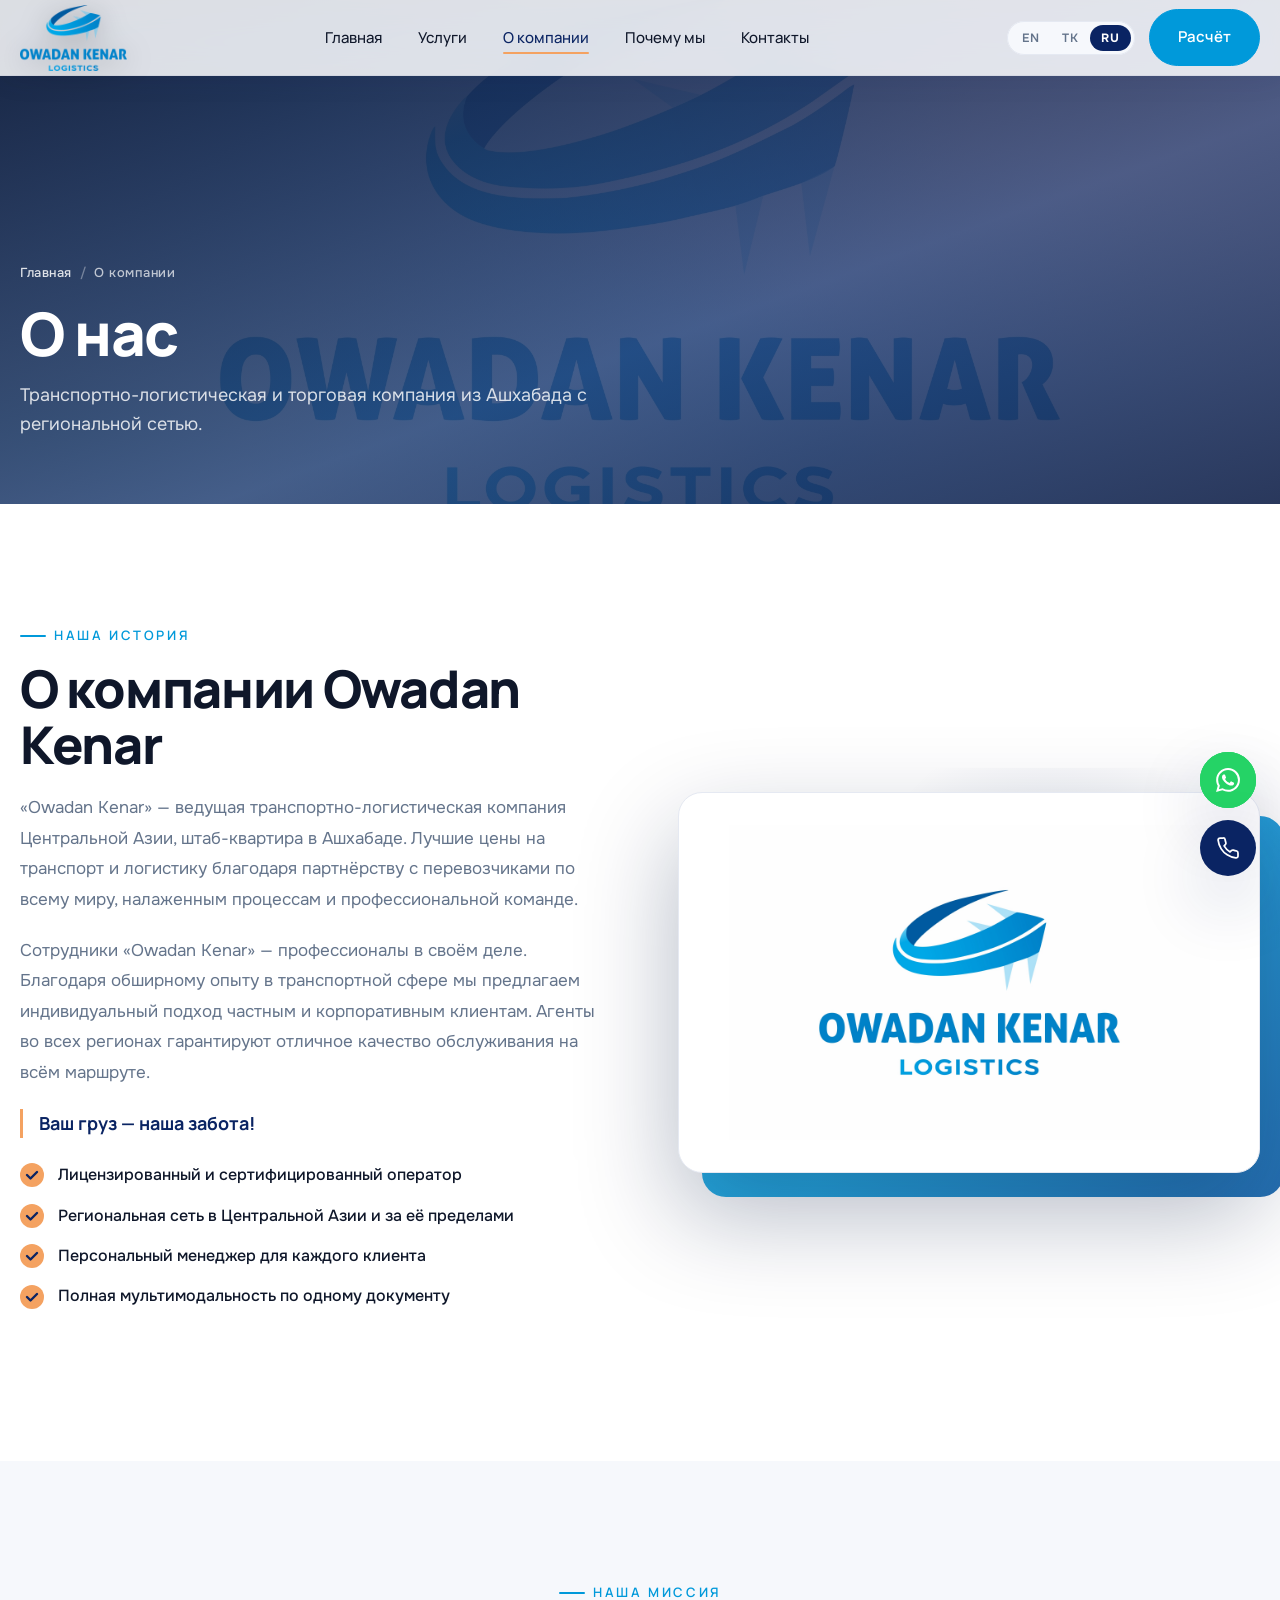
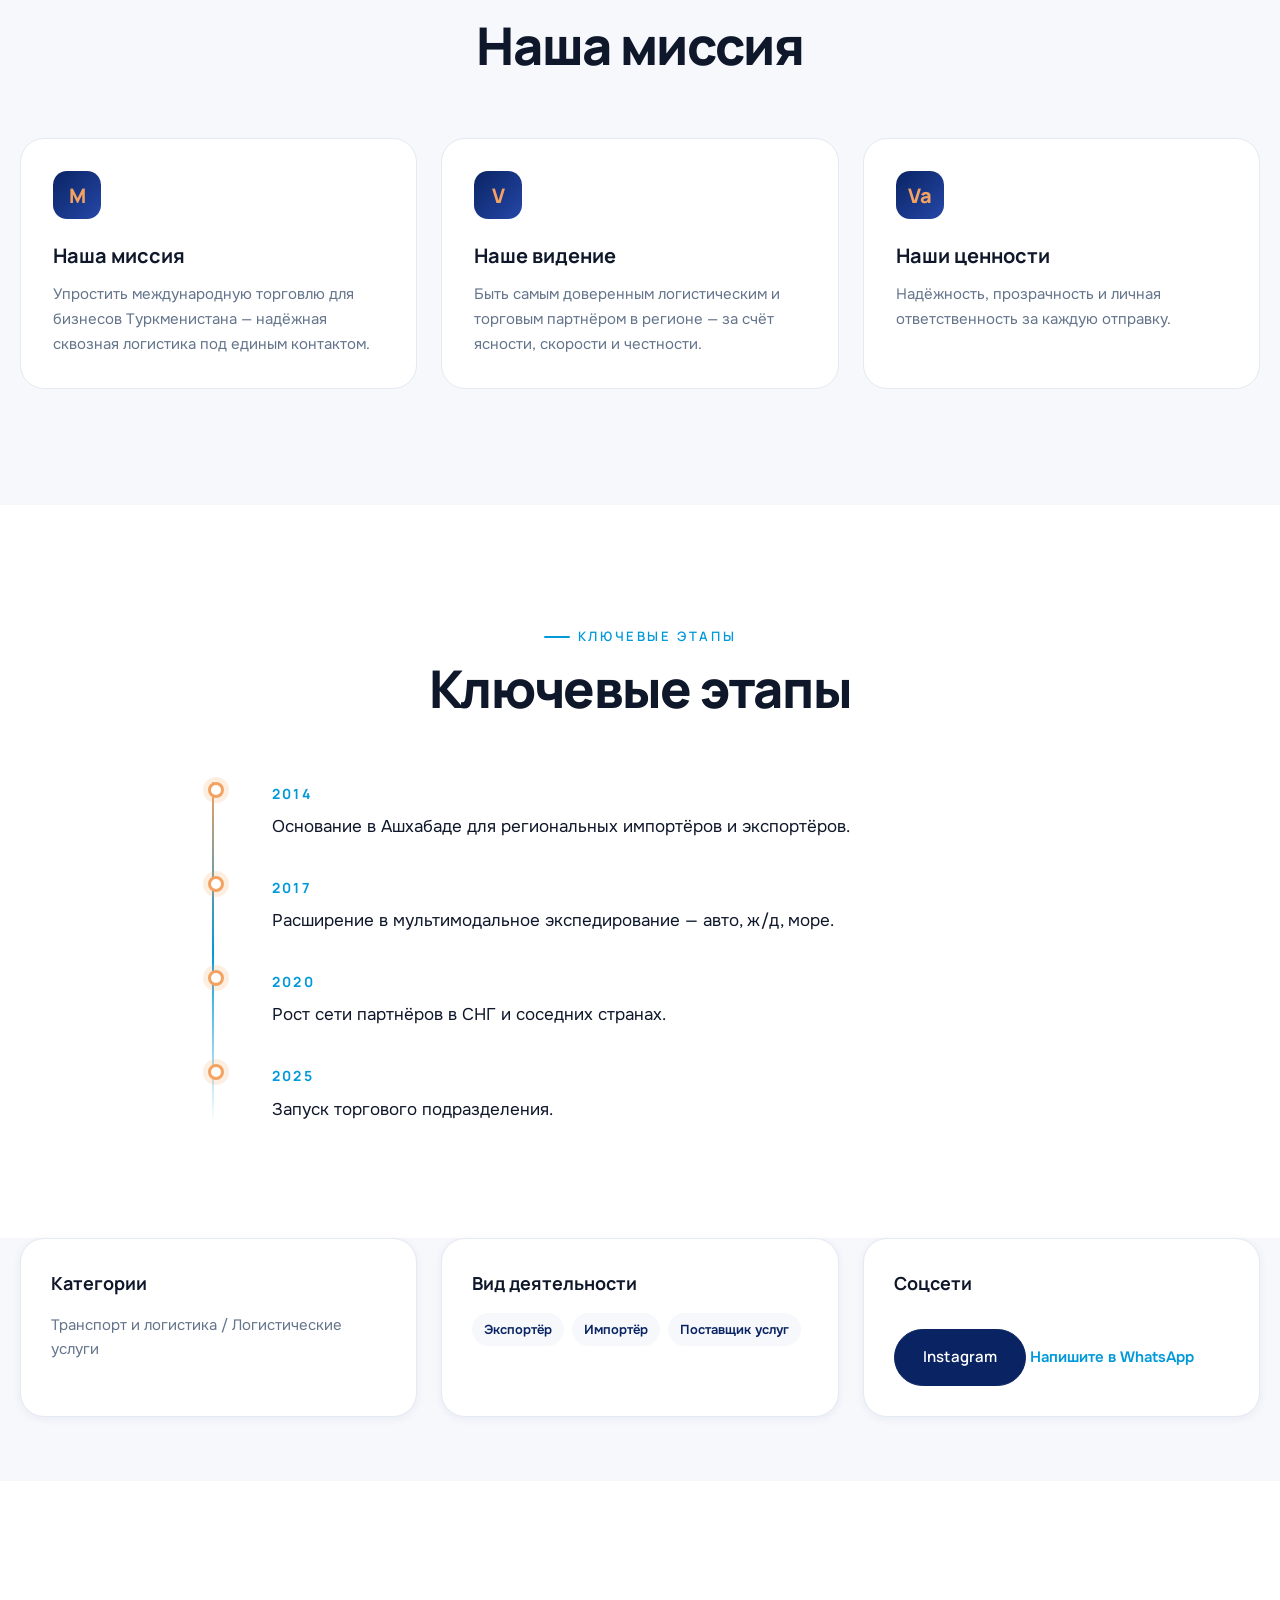
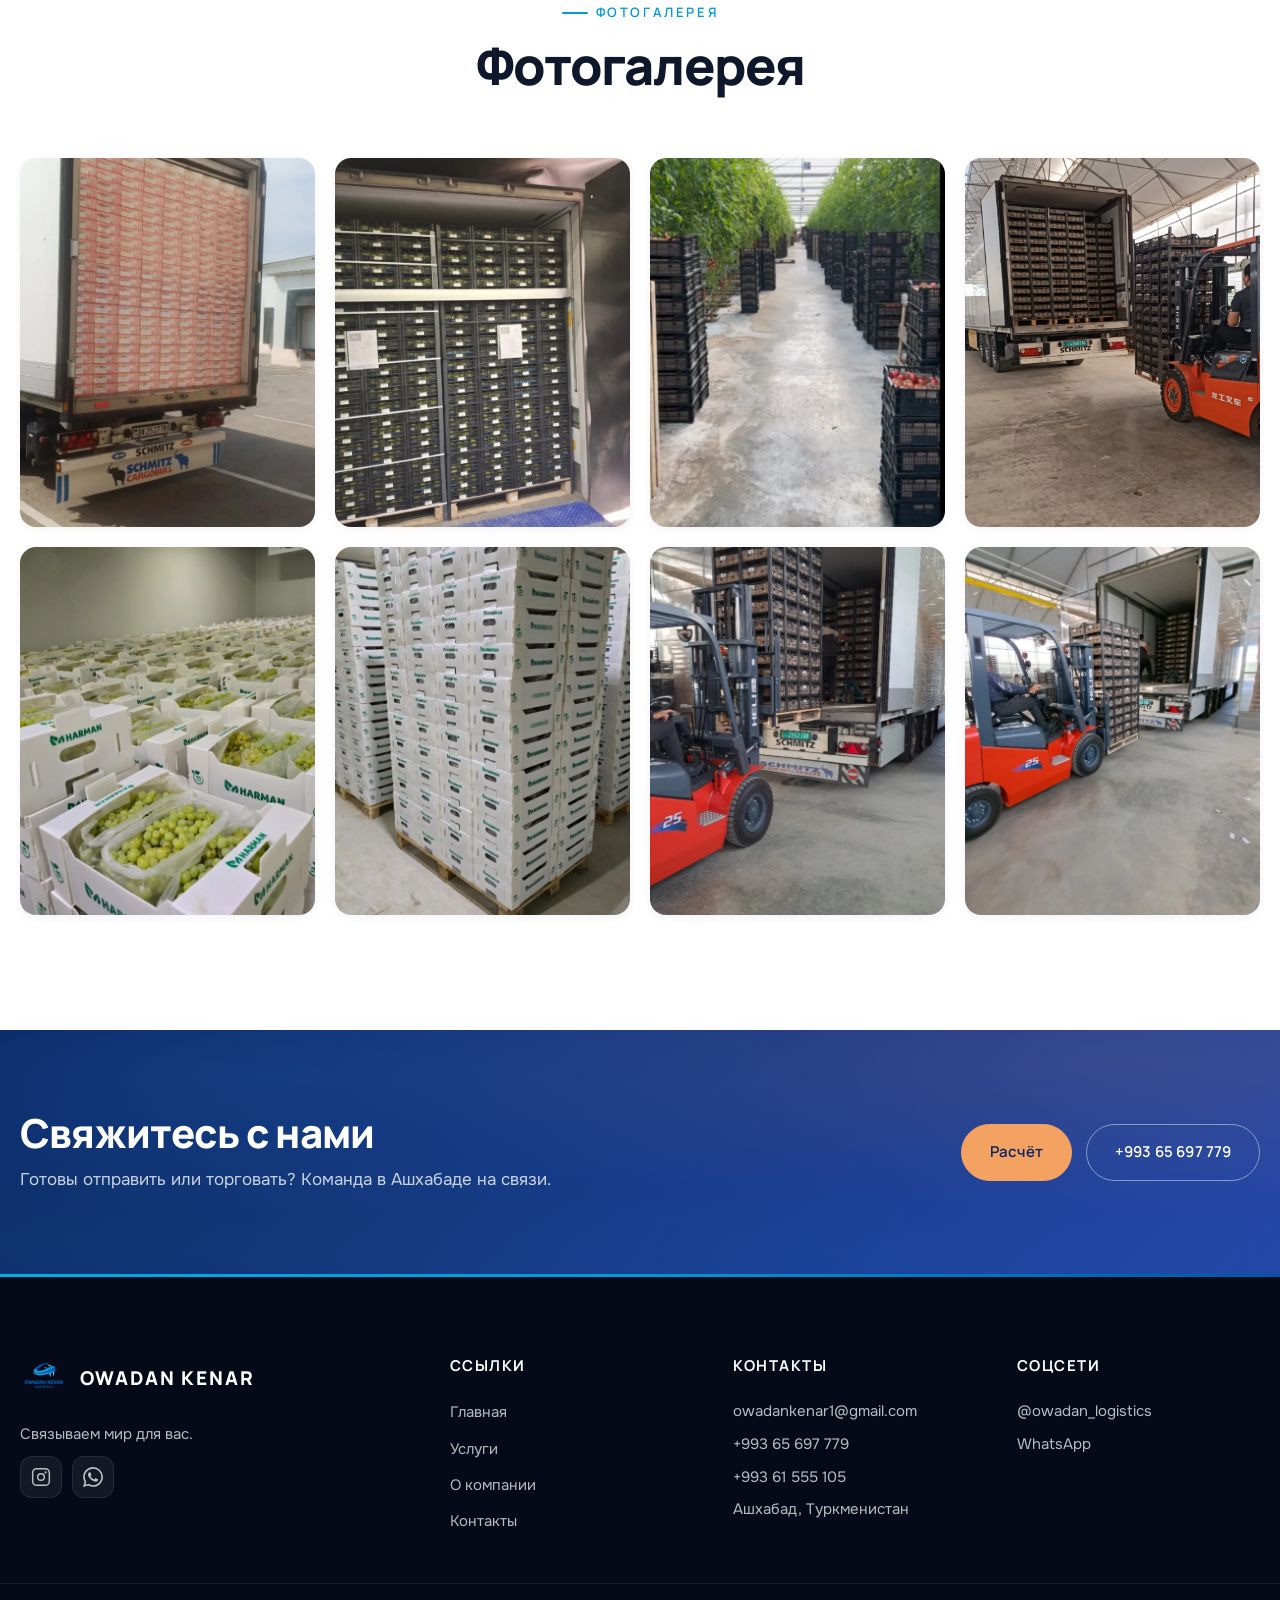
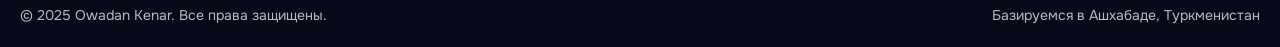
==== commit f4469825: "feat: add perishable page and refresh site branding. Introduce perishable logistics page, logo-align" ====
--- a/about.html
+++ b/about.html
@@ -1,5 +1,5 @@
 <!DOCTYPE html>
-<html lang="en">
+<html lang="ru">
 <head>
   <meta charset="UTF-8">
   <meta name="viewport" content="width=device-width, initial-scale=1.0">
@@ -11,7 +11,7 @@
   <link rel="preconnect" href="https://fonts.gstatic.com" crossorigin>
   <link rel="stylesheet" href="style.css">
   <script>
-    (function () { var l = localStorage.getItem('ok-lang'); if (l) document.documentElement.lang = l === 'tk' ? 'tk' : l; })();
+    (function () { var l = localStorage.getItem('ok-lang') || 'ru'; document.documentElement.lang = l === 'tk' ? 'tk' : l; })();
   </script>
 </head>
 <body data-page="about">
@@ -20,8 +20,7 @@
   <header class="header header--inner" id="header">
     <nav class="nav container" aria-label="Main navigation">
       <a href="index.html" class="nav__logo">
-        <img src="logo/owadan-logo.png" alt="Owadan Kenar" class="nav__logo-img" width="42" height="42">
-        <span class="nav__logo-text">OWADAN KENAR</span>
+        <img src="logo/owadan-logo-full.png" alt="Owadan Kenar Logistics" class="nav__logo-img" width="107" height="66">
       </a>
       <ul class="nav__links" id="navLinks">
         <li><a href="index.html" class="nav__link" data-i18n="nav.home">Home</a></li>
@@ -32,9 +31,9 @@
       </ul>
       <div class="nav__actions">
         <div class="lang-switcher" role="group" aria-label="Language">
-          <button type="button" class="lang-btn active" data-lang="en">EN</button>
+          <button type="button" class="lang-btn" data-lang="en">EN</button>
           <button type="button" class="lang-btn" data-lang="tk">TK</button>
-          <button type="button" class="lang-btn" data-lang="ru">RU</button>
+          <button type="button" class="lang-btn active" data-lang="ru">RU</button>
         </div>
         <a href="contact.html" class="btn btn--accent nav__cta" data-i18n="nav.getQuote">Get a Quote</a>
         <button type="button" class="nav__toggle" id="navToggle" aria-label="Open menu" aria-expanded="false">
@@ -55,9 +54,9 @@
     </ul>
     <a href="contact.html" class="btn btn--accent nav-drawer__cta" data-i18n="nav.getQuote">Get a Quote</a>
     <div class="lang-switcher lang-switcher--drawer" role="group" aria-label="Language">
-      <button type="button" class="lang-btn active" data-lang="en">EN</button>
+      <button type="button" class="lang-btn" data-lang="en">EN</button>
       <button type="button" class="lang-btn" data-lang="tk">TK</button>
-      <button type="button" class="lang-btn" data-lang="ru">RU</button>
+      <button type="button" class="lang-btn active" data-lang="ru">RU</button>
     </div>
   </aside>
 
@@ -83,7 +82,7 @@
           <h2 class="section__title"><span data-i18n="about.title">About Owadan Kenar</span></h2>
           <p class="about__text" data-i18n="about.lead">Owadan Kenar is a transport, logistics and trading company based in Ashgabat.</p>
           <p class="about__text" data-i18n="about.text">Our staff are strong specialists in their field.</p>
-          <p class="about__slogan" data-i18n="about.slogan">Your goods are in safe hands.</p>
+          <p class="about__slogan" data-i18n="about.slogan">Ваш груз — наша забота!</p>
           <ul class="about__list">
             <li class="about__item">
               <svg class="about__check" viewBox="0 0 24 24" fill="none" aria-hidden="true">
@@ -116,7 +115,7 @@
           </ul>
         </div>
         <div class="about__visual reveal-right">
-          <img src="images/69941e76-4bd2-4799-ba28-a7aaee4af94a.jpg" alt="Owadan Kenar fleet" class="about__img" loading="lazy" width="900" height="600">
+          <img src="images/db9d7214-21df-4416-b814-dc97725f42fe.jpg" alt="Owadan Kenar Logistics" class="about__img about__img--brand" loading="lazy" width="2332" height="1528">
         </div>
       </div>
     </section>
@@ -207,12 +206,14 @@
           <h2 class="section__title"><span data-i18n="about.gallery">Gallery</span></h2>
         </header>
         <div class="gallery__grid">
-          <img src="images/db9d7214-21df-4416-b814-dc97725f42fe.jpg" alt="Owadan Kenar" class="gallery__img reveal" loading="lazy" width="400" height="300">
-          <img src="images/69941e76-4bd2-4799-ba28-a7aaee4af94a.jpg" alt="Owadan Kenar fleet" class="gallery__img reveal" style="--i:1" loading="lazy" width="400" height="300">
-          <img src="images/f2162315-40b9-4b13-874a-37e27acd9dc5.jpg" alt="Owadan Kenar operations" class="gallery__img reveal" style="--i:2" loading="lazy" width="400" height="300">
-          <img src="images/14ebddcb-f07f-4dbf-9fb0-8083efd50073.jpg" alt="Owadan Kenar cargo" class="gallery__img reveal" style="--i:3" loading="lazy" width="400" height="300">
-          <img src="images/40ffdf89-4822-4955-908e-4604ac91c20d.jpg" alt="Owadan Kenar transport" class="gallery__img reveal" style="--i:4" loading="lazy" width="400" height="300">
-          <img src="images/5e96fabb-dcbb-4376-8dfe-5683c5d33f69.jpg" alt="Owadan Kenar logistics team" class="gallery__img reveal" style="--i:5" loading="lazy" width="400" height="300">
+          <img src="images/gallery-truck-loading.webp" alt="" class="gallery__img reveal" loading="lazy" width="1200" height="2604">
+          <img src="images/gallery-apples-cold.webp" alt="" class="gallery__img reveal" style="--i:1" loading="lazy" width="1200" height="900">
+          <img src="images/gallery-greenhouse.webp" alt="" class="gallery__img reveal" style="--i:2" loading="lazy" width="1200" height="2604">
+          <img src="images/gallery-forklift-greenhouse.webp" alt="" class="gallery__img reveal" style="--i:3" loading="lazy" width="1200" height="1134">
+          <img src="images/gallery-grapes-cold.webp" alt="" class="gallery__img reveal" style="--i:4" loading="lazy" width="1200" height="2134">
+          <img src="images/gallery-grapes-crates.webp" alt="" class="gallery__img reveal" style="--i:5" loading="lazy" width="1200" height="2134">
+          <img src="images/gallery-forklift-loading.webp" alt="" class="gallery__img reveal" style="--i:6" loading="lazy" width="1200" height="2134">
+          <img src="images/gallery-warehouse-loading.webp" alt="" class="gallery__img reveal" style="--i:7" loading="lazy" width="1200" height="2134">
         </div>
       </div>
     </section>
@@ -239,7 +240,7 @@
           <img src="logo/owadan-logo.png" alt="Owadan Kenar" width="48" height="48">
           <span>OWADAN KENAR</span>
         </a>
-        <p class="footer__tagline" data-i18n="footer.tagline">Your cargo. Our commitment.</p>
+        <p class="footer__tagline" data-i18n="footer.tagline">Связываем мир для вас.</p>
         <div class="footer__social">
           <a href="https://instagram.com/owadan_logistics" class="social-link" aria-label="Instagram" target="_blank" rel="noopener noreferrer">
             <svg width="20" height="20" aria-hidden="true"><use href="#icon-instagram"/></svg>
--- a/style.css
+++ b/style.css
@@ -3,7 +3,7 @@
    Modern animated, glassmorphism, scroll-aware design system
    ========================================================================== */
 
-@import url('https://fonts.googleapis.com/css2?family=Sora:wght@500;600;700;800&family=Inter:wght@400;500;600;700&display=swap');
+@import url('https://fonts.googleapis.com/css2?family=Manrope:wght@500;600;700;800&family=Onest:wght@400;500;600;700&display=swap');
 
 /* ---------- Design tokens ---------- */
 :root {
@@ -12,8 +12,8 @@
   --primary-800: #061640;
   --primary-900: #03102e;
   --indigo: #2547a8;
-  --accent: #E63946;
-  --accent-700: #c92d3a;
+  --accent: #0099DA;
+  --accent-700: #0056A4;
   --gold: #F4A261;
   --gold-soft: #f6b97a;
   --emerald: #10b981;
@@ -36,10 +36,10 @@
   --shadow-xl: 0 40px 100px rgba(6, 22, 64, 0.30);
   --ring: 0 0 0 6px rgba(244, 162, 97, 0.18);
   --gradient-primary: linear-gradient(135deg, #0a2463 0%, #1e3a8a 40%, #1e40af 100%);
-  --gradient-accent: linear-gradient(135deg, #f4a261 0%, #e76f51 100%);
+  --gradient-accent: linear-gradient(135deg, #00aee8 0%, #0099DA 50%, #0056A4 100%);
   --gradient-mesh: radial-gradient(at 20% 18%, rgba(56, 189, 248, 0.30) 0px, transparent 50%),
                    radial-gradient(at 88% 12%, rgba(244, 162, 97, 0.30) 0px, transparent 50%),
-                   radial-gradient(at 65% 90%, rgba(230, 57, 70, 0.20) 0px, transparent 50%),
+                   radial-gradient(at 65% 90%, rgba(0, 153, 218, 0.20) 0px, transparent 50%),
                    radial-gradient(at 5% 85%, rgba(16, 185, 129, 0.20) 0px, transparent 50%);
   --easing: cubic-bezier(0.22, 1, 0.36, 1);
   --easing-bounce: cubic-bezier(0.34, 1.56, 0.64, 1);
@@ -47,6 +47,8 @@
   --transition-fast: 0.2s var(--easing);
   --container: 1240px;
   --header-h: 76px;
+  --font-display: 'Manrope', system-ui, -apple-system, sans-serif;
+  --font-body: 'Onest', system-ui, -apple-system, sans-serif;
 }
 
 /* ---------- Reset & base ---------- */
@@ -65,7 +67,7 @@
 }
 
 body {
-  font-family: 'Inter', system-ui, -apple-system, sans-serif;
+  font-family: var(--font-body);
   font-size: 1rem;
   line-height: 1.65;
   color: var(--text);
@@ -146,7 +148,7 @@
   display: inline-flex;
   align-items: center;
   gap: 0.5rem;
-  font-family: 'Sora', sans-serif;
+  font-family: var(--font-display);
   font-weight: 600;
   font-size: 0.8125rem;
   letter-spacing: 0.2em;
@@ -172,7 +174,7 @@
 }
 
 .section__title {
-  font-family: 'Sora', sans-serif;
+  font-family: var(--font-display);
   font-weight: 800;
   font-size: clamp(2rem, 4.6vw, 3.25rem);
   letter-spacing: -0.025em;
@@ -214,7 +216,7 @@
   justify-content: center;
   gap: 0.625rem;
   padding: 0.95rem 1.75rem;
-  font-family: 'Sora', sans-serif;
+  font-family: var(--font-display);
   font-weight: 600;
   font-size: 0.9375rem;
   letter-spacing: 0.01em;
@@ -264,7 +266,7 @@
 .btn--accent:hover {
   --btn-bg: var(--accent-700);
   --btn-border: var(--accent-700);
-  box-shadow: 0 16px 30px rgba(230, 57, 70, 0.30);
+  box-shadow: 0 16px 30px rgba(0, 153, 218, 0.35);
 }
 
 .btn--gold {
@@ -432,28 +434,20 @@
 .nav__logo {
   display: flex;
   align-items: center;
-  gap: 0.625rem;
   flex-shrink: 0;
 }
 
 .nav__logo-img {
-  width: 42px;
-  height: 42px;
+  height: 66px;
+  width: auto;
   object-fit: contain;
-  filter: drop-shadow(0 2px 6px rgba(0, 0, 0, 0.18));
-}
-
-.nav__logo-text {
-  font-family: 'Sora', sans-serif;
-  font-weight: 800;
-  font-size: 1.0625rem;
-  letter-spacing: 0.12em;
-  color: var(--white);
-  transition: color var(--transition);
-}
-
-.header.scrolled .nav__logo-text {
-  color: var(--primary);
+  filter: drop-shadow(0 4px 14px rgba(0, 0, 0, 0.28));
+  transition: transform 0.55s var(--easing-bounce), filter var(--transition);
+}
+
+.nav__logo:hover .nav__logo-img {
+  transform: scale(1.05);
+  filter: drop-shadow(0 6px 18px rgba(56, 189, 248, 0.35));
 }
 
 .nav__links {
@@ -463,7 +457,7 @@
 }
 
 .nav__link {
-  font-family: 'Sora', sans-serif;
+  font-family: var(--font-display);
   font-size: 0.9375rem;
   font-weight: 500;
   color: rgba(255, 255, 255, 0.92);
@@ -686,7 +680,7 @@
 }
 
 .nav-drawer__link {
-  font-family: 'Sora', sans-serif;
+  font-family: var(--font-display);
   font-size: 1.5rem;
   font-weight: 600;
   color: var(--white);
@@ -807,7 +801,7 @@
 
 .hero__particle:nth-child(2) { left: 12%; top: 30%; animation-delay: 0s; }
 .hero__particle:nth-child(3) { left: 78%; top: 22%; animation-delay: -3s; background: var(--cyan); box-shadow: 0 0 20px rgba(56, 189, 248, 0.7); }
-.hero__particle:nth-child(4) { left: 30%; top: 78%; animation-delay: -6s; background: var(--accent); box-shadow: 0 0 20px rgba(230, 57, 70, 0.7); }
+.hero__particle:nth-child(4) { left: 30%; top: 78%; animation-delay: -6s; background: var(--accent); box-shadow: 0 0 20px rgba(0, 153, 218, 0.7); }
 .hero__particle:nth-child(5) { left: 88%; top: 65%; animation-delay: -9s; }
 .hero__particle:nth-child(6) { left: 55%; top: 18%; animation-delay: -2s; width: 4px; height: 4px; }
 .hero__particle:nth-child(7) { left: 8%; top: 60%; animation-delay: -5s; width: 4px; height: 4px; background: var(--cyan); }
@@ -842,7 +836,7 @@
   backdrop-filter: blur(10px);
   -webkit-backdrop-filter: blur(10px);
   color: var(--gold);
-  font-family: 'Sora', sans-serif;
+  font-family: var(--font-display);
   font-weight: 600;
   font-size: 0.8125rem;
   letter-spacing: 0.18em;
@@ -867,7 +861,7 @@
 }
 
 .hero__title {
-  font-family: 'Sora', sans-serif;
+  font-family: var(--font-display);
   font-weight: 800;
   font-size: clamp(2.125rem, 5.25vw, 4.125rem);
   line-height: 1.05;
@@ -934,7 +928,7 @@
 }
 
 .hero__meta-num {
-  font-family: 'Sora', sans-serif;
+  font-family: var(--font-display);
   font-weight: 800;
   font-size: 1.75rem;
   color: var(--gold);
@@ -1003,7 +997,7 @@
 
 .trustbar__label {
   text-align: center;
-  font-family: 'Sora', sans-serif;
+  font-family: var(--font-display);
   font-weight: 600;
   font-size: 0.75rem;
   letter-spacing: 0.2em;
@@ -1030,7 +1024,7 @@
   display: inline-flex;
   align-items: center;
   gap: 0.75rem;
-  font-family: 'Sora', sans-serif;
+  font-family: var(--font-display);
   font-weight: 700;
   font-size: 1.5rem;
   color: var(--primary);
@@ -1109,7 +1103,7 @@
   width: 3.5rem;
   height: 3.5rem;
   border-radius: 18px;
-  background: linear-gradient(135deg, rgba(244, 162, 97, 0.18) 0%, rgba(230, 57, 70, 0.12) 100%);
+  background: linear-gradient(135deg, rgba(244, 162, 97, 0.18) 0%, rgba(0, 153, 218, 0.12) 100%);
   border: 1px solid rgba(244, 162, 97, 0.32);
 }
 
@@ -1120,7 +1114,7 @@
 }
 
 .stat__number {
-  font-family: 'Sora', sans-serif;
+  font-family: var(--font-display);
   font-weight: 800;
   font-size: clamp(2.5rem, 4.5vw, 3.5rem);
   background: linear-gradient(135deg, var(--gold) 0%, #f6c489 100%);
@@ -1226,7 +1220,7 @@
   gap: 0.5rem;
   padding: 0.4rem 0.875rem;
   border-radius: 999px;
-  font-family: 'Sora', sans-serif;
+  font-family: var(--font-display);
   font-size: 0.75rem;
   font-weight: 600;
   letter-spacing: 0.16em;
@@ -1243,7 +1237,7 @@
 }
 
 .division-card__title {
-  font-family: 'Sora', sans-serif;
+  font-family: var(--font-display);
   font-weight: 800;
   font-size: clamp(1.5rem, 3vw, 2.125rem);
   letter-spacing: -0.02em;
@@ -1271,7 +1265,7 @@
   display: inline-flex;
   align-items: center;
   gap: 0.625rem;
-  font-family: 'Sora', sans-serif;
+  font-family: var(--font-display);
   font-weight: 600;
   font-size: 0.9375rem;
   color: var(--primary);
@@ -1414,7 +1408,7 @@
   background: rgba(255, 255, 255, 0.92);
   backdrop-filter: blur(10px);
   -webkit-backdrop-filter: blur(10px);
-  font-family: 'Sora', sans-serif;
+  font-family: var(--font-display);
   font-size: 0.6875rem;
   font-weight: 700;
   letter-spacing: 0.12em;
@@ -1428,6 +1422,19 @@
   color: var(--primary);
 }
 
+.service-card__cat--perish {
+  background: linear-gradient(135deg, #1B7A4B, #2d9f6a);
+  color: var(--white);
+}
+
+.service-card--premium {
+  border: 2px solid rgba(27, 122, 75, 0.2);
+}
+
+.service-card--premium:hover {
+  border-color: rgba(27, 122, 75, 0.45);
+}
+
 .service-card__badge {
   position: absolute;
   bottom: 1.25rem;
@@ -1468,7 +1475,7 @@
 }
 
 .service-card__title {
-  font-family: 'Sora', sans-serif;
+  font-family: var(--font-display);
   font-weight: 700;
   font-size: 1.25rem;
   letter-spacing: -0.01em;
@@ -1504,7 +1511,7 @@
   align-items: center;
   gap: 0.375rem;
   margin-top: 1rem;
-  font-family: 'Sora', sans-serif;
+  font-family: var(--font-display);
   font-size: 0.8125rem;
   font-weight: 600;
   letter-spacing: 0.04em;
@@ -1604,72 +1611,168 @@
   box-shadow: 0 0 0 4px rgba(244, 162, 97, 0.18);
 }
 
-.routes__point:nth-child(1) .routes__point-dot {
+.routes__point--hq .routes__point-dot {
   background: var(--accent);
-  box-shadow: 0 0 0 4px rgba(230, 57, 70, 0.22);
-}
-
+  box-shadow: 0 0 0 4px rgba(0, 153, 218, 0.22);
+}
+
+/* --- World map --- */
 .routes__map {
   position: relative;
-  aspect-ratio: 16 / 10;
+  aspect-ratio: 16 / 11;
   width: 100%;
-}
-
-.routes__map svg {
+  min-width: 0;
+  max-width: 100%;
+}
+
+.routes__map svg.wmap {
+  display: block;
   width: 100%;
   height: 100%;
-  overflow: visible;
-}
-
-.map__path {
+}
+
+.wmap .land {
+  fill: rgba(255, 255, 255, 0.07);
+  stroke: rgba(255, 255, 255, 0.14);
+  stroke-width: 0.5;
+  transition: fill 0.3s ease, stroke 0.3s ease;
+}
+
+.wmap .wmap__country {
+  fill: rgba(244, 162, 97, 0.13);
+  stroke: rgba(244, 162, 97, 0.35);
+}
+
+.wmap .wmap__country.is-hover {
+  fill: rgba(244, 162, 97, 0.45);
+  stroke: rgba(244, 162, 97, 0.85);
+}
+
+.wmap .wmap__country--hq {
+  fill: rgba(0, 153, 218, 0.45);
+  stroke: rgba(0, 153, 218, 0.75);
+}
+
+.wmap .wmap__country--hq.is-hover {
+  fill: rgba(0, 153, 218, 0.7);
+}
+
+.wmap__route {
   fill: none;
-  stroke: rgba(244, 162, 97, 0.5);
-  stroke-width: 1.5;
-  stroke-dasharray: 6 6;
+  stroke: rgba(244, 162, 97, 0.45);
+  stroke-dasharray: 4 5;
   stroke-linecap: round;
   animation: dash-flow 2.4s linear infinite;
 }
 
 @keyframes dash-flow {
-  to { stroke-dashoffset: -24; }
-}
-
-.map__pulse {
-  fill: var(--gold);
-  filter: drop-shadow(0 0 12px var(--gold));
-}
-
-.map__pulse--accent {
-  fill: var(--accent);
-  filter: drop-shadow(0 0 12px var(--accent));
-}
-
-.map__pulse-ring {
-  fill: none;
-  stroke: var(--gold);
-  stroke-width: 1.5;
+  to { stroke-dashoffset: -27; }
+}
+
+.wmap-marker {
+  position: absolute;
+  width: 0;
+  height: 0;
+  z-index: 2;
+  animation: wmap-pop 0.5s cubic-bezier(0.34, 1.56, 0.64, 1) both;
+  animation-delay: calc(var(--i, 0) * 90ms + 0.3s);
+}
+
+@keyframes wmap-pop {
+  from { opacity: 0; transform: scale(0.3); }
+  to { opacity: 1; transform: scale(1); }
+}
+
+.wmap-marker__dot {
+  position: absolute;
+  left: -5px;
+  top: -5px;
+  width: 10px;
+  height: 10px;
+  border-radius: 50%;
+  background: var(--gold);
+  box-shadow: 0 0 10px rgba(244, 162, 97, 0.9);
+  transition: transform 0.25s ease;
+}
+
+.wmap-marker__ring {
+  position: absolute;
+  left: -5px;
+  top: -5px;
+  width: 10px;
+  height: 10px;
+  border-radius: 50%;
+  border: 1.5px solid var(--gold);
   opacity: 0;
-  transform-origin: center;
-  animation: pulse-ring 2.6s ease-out infinite;
-}
-
-@keyframes pulse-ring {
-  0% { transform: scale(0.5); opacity: 0.9; }
-  100% { transform: scale(3); opacity: 0; }
-}
-
-.map__label {
-  font-family: 'Sora', sans-serif;
+  animation: wmap-ping 2.6s ease-out infinite;
+  animation-delay: calc(var(--i, 0) * 0.2s);
+}
+
+@keyframes wmap-ping {
+  0% { transform: scale(0.6); opacity: 0.9; }
+  100% { transform: scale(3.2); opacity: 0; }
+}
+
+.wmap-marker--hq .wmap-marker__dot {
+  left: -7px;
+  top: -7px;
+  width: 14px;
+  height: 14px;
+  background: var(--accent);
+  box-shadow: 0 0 14px rgba(0, 153, 218, 0.95);
+}
+
+.wmap-marker--hq .wmap-marker__ring {
+  left: -7px;
+  top: -7px;
+  width: 14px;
+  height: 14px;
+  border-color: var(--accent);
+}
+
+.wmap-marker.is-hover .wmap-marker__dot {
+  transform: scale(1.5);
+}
+
+.wmap-marker__label {
+  position: absolute;
+  white-space: nowrap;
+  font-family: var(--font-display);
   font-size: 11px;
   font-weight: 600;
-  fill: rgba(255, 255, 255, 0.85);
   letter-spacing: 0.04em;
-}
-
-.map__continent {
-  fill: rgba(255, 255, 255, 0.06);
-  stroke: rgba(255, 255, 255, 0.10);
-  stroke-width: 0.6;
+  color: rgba(255, 255, 255, 0.88);
+  text-shadow: 0 1px 8px rgba(0, 0, 0, 0.7);
+  pointer-events: none;
+}
+
+.wmap-marker--hq .wmap-marker__label {
+  color: var(--white);
+  font-size: 12px;
+}
+
+.wmap-marker--label-top .wmap-marker__label {
+  bottom: 9px;
+  left: 50%;
+  transform: translateX(-50%);
+}
+
+.wmap-marker--label-bottom .wmap-marker__label {
+  top: 9px;
+  left: 50%;
+  transform: translateX(-50%);
+}
+
+.wmap-marker--label-left .wmap-marker__label {
+  right: 11px;
+  top: 50%;
+  transform: translateY(-50%);
+}
+
+.wmap-marker--label-right .wmap-marker__label {
+  left: 11px;
+  top: 50%;
+  transform: translateY(-50%);
 }
 
 /* ============================================================
@@ -1743,7 +1846,7 @@
 }
 
 .why-card__title {
-  font-family: 'Sora', sans-serif;
+  font-family: var(--font-display);
   font-weight: 700;
   font-size: 1.1875rem;
   letter-spacing: -0.01em;
@@ -1799,7 +1902,7 @@
   display: flex;
   align-items: center;
   justify-content: center;
-  font-family: 'Sora', sans-serif;
+  font-family: var(--font-display);
   font-size: 1.75rem;
   font-weight: 800;
   color: var(--primary);
@@ -1815,7 +1918,7 @@
 }
 
 .process-step__title {
-  font-family: 'Sora', sans-serif;
+  font-family: var(--font-display);
   font-weight: 700;
   font-size: 1.125rem;
   color: var(--text);
@@ -1912,7 +2015,7 @@
 
 .testimonial__author cite {
   font-style: normal;
-  font-family: 'Sora', sans-serif;
+  font-family: var(--font-display);
   font-weight: 700;
   font-size: 1rem;
   color: var(--white);
@@ -2046,8 +2149,16 @@
   box-shadow: var(--shadow-xl);
 }
 
+.about__img--brand {
+  object-fit: contain;
+  background: var(--white);
+  aspect-ratio: 2332 / 1528;
+  padding: clamp(1rem, 3vw, 2rem);
+  border: 1px solid var(--border);
+}
+
 .about__slogan {
-  font-family: 'Sora', sans-serif;
+  font-family: var(--font-display);
   font-weight: 700;
   font-size: 1.125rem;
   color: var(--primary);
@@ -2086,7 +2197,7 @@
 }
 
 .cta-band__title {
-  font-family: 'Sora', sans-serif;
+  font-family: var(--font-display);
   font-weight: 800;
   font-size: clamp(1.75rem, 3.5vw, 2.5rem);
   letter-spacing: -0.02em;
@@ -2232,7 +2343,7 @@
 }
 
 .page-hero__title {
-  font-family: 'Sora', sans-serif;
+  font-family: var(--font-display);
   font-weight: 800;
   font-size: clamp(2.25rem, 5.5vw, 3.75rem);
   letter-spacing: -0.025em;
@@ -2325,14 +2436,14 @@
   display: inline-flex;
   align-items: center;
   justify-content: center;
-  font-family: 'Sora', sans-serif;
+  font-family: var(--font-display);
   font-weight: 800;
   font-size: 1.25rem;
   margin-bottom: 1.25rem;
 }
 
 .mvv-card h3 {
-  font-family: 'Sora', sans-serif;
+  font-family: var(--font-display);
   font-weight: 700;
   font-size: 1.25rem;
   color: var(--text);
@@ -2392,7 +2503,7 @@
 }
 
 .timeline-item__year {
-  font-family: 'Sora', sans-serif;
+  font-family: var(--font-display);
   font-size: 0.875rem;
   font-weight: 700;
   letter-spacing: 0.16em;
@@ -2433,7 +2544,7 @@
 }
 
 .info-card h3 {
-  font-family: 'Sora', sans-serif;
+  font-family: var(--font-display);
   font-weight: 700;
   font-size: 1.125rem;
   color: var(--text);
@@ -2484,14 +2595,15 @@
 
 .gallery__grid {
   display: grid;
-  grid-template-columns: repeat(3, 1fr);
-  gap: 1rem;
+  grid-template-columns: repeat(4, 1fr);
+  gap: 1.25rem;
 }
 
 .gallery__img {
   width: 100%;
-  aspect-ratio: 4 / 3;
+  aspect-ratio: 4 / 5;
   object-fit: cover;
+  object-position: center;
   border-radius: var(--radius);
   box-shadow: var(--shadow-sm);
   transition: transform var(--transition), box-shadow var(--transition);
@@ -2627,7 +2739,7 @@
 }
 
 .contact-info__title {
-  font-family: 'Sora', sans-serif;
+  font-family: var(--font-display);
   font-weight: 700;
   font-size: 1.375rem;
   letter-spacing: -0.01em;
@@ -2749,7 +2861,7 @@
 }
 
 .footer__logo span {
-  font-family: 'Sora', sans-serif;
+  font-family: var(--font-display);
   font-weight: 800;
   font-size: 1.1875rem;
   letter-spacing: 0.10em;
@@ -2778,7 +2890,7 @@
   align-items: center;
   justify-content: center;
   color: rgba(255, 255, 255, 0.72);
-  font-family: 'Sora', sans-serif;
+  font-family: var(--font-display);
   font-weight: 800;
   font-size: 0.75rem;
   transition: background var(--transition), color var(--transition), transform var(--transition), border-color var(--transition);
@@ -2792,7 +2904,7 @@
 }
 
 .footer__col h4 {
-  font-family: 'Sora', sans-serif;
+  font-family: var(--font-display);
   font-weight: 700;
   font-size: 0.9375rem;
   letter-spacing: 0.1em;
@@ -2954,7 +3066,6 @@
 /* ============================================================
    INNER PAGE HEADER
    ============================================================ */
-.header--inner .nav__logo-text,
 .header--inner .nav__link {
   color: var(--text);
 }
@@ -3073,7 +3184,7 @@
   }
 
   .gallery__grid {
-    grid-template-columns: repeat(2, 1fr);
+    grid-template-columns: repeat(3, 1fr);
   }
 }
 
@@ -3082,6 +3193,37 @@
     grid-template-columns: 1fr;
   }
 
+  .routes__points {
+    grid-template-columns: repeat(3, 1fr);
+    gap: 0.5rem;
+    margin-top: 1.5rem;
+  }
+
+  .routes__point {
+    flex-direction: column;
+    align-items: center;
+    justify-content: center;
+    gap: 0.375rem;
+    padding: 0.625rem 0.375rem;
+    font-size: 0.6875rem;
+    line-height: 1.25;
+    text-align: center;
+  }
+
+  .routes__point:hover {
+    transform: translateY(-2px);
+  }
+
+  .routes__point-dot {
+    width: 8px;
+    height: 8px;
+    box-shadow: 0 0 0 3px rgba(244, 162, 97, 0.18);
+  }
+
+  .routes__point--hq .routes__point-dot {
+    box-shadow: 0 0 0 3px rgba(0, 153, 218, 0.22);
+  }
+
   .testimonial {
     flex: 0 0 calc(100% - 1rem);
   }
@@ -3097,6 +3239,20 @@
 
   .hero__meta {
     gap: 1.25rem;
+  }
+
+  .wmap-marker__label {
+    font-size: 9px;
+  }
+
+  .wmap-marker--hq .wmap-marker__label {
+    font-size: 10px;
+  }
+}
+
+@media (max-width: 480px) {
+  .wmap-marker:not(.wmap-marker--hq) .wmap-marker__label {
+    display: none;
   }
 }
 
@@ -3116,15 +3272,855 @@
   }
 
   .gallery__grid {
-    grid-template-columns: 1fr;
+    grid-template-columns: repeat(2, 1fr);
+    gap: 1rem;
   }
 
   .footer__grid {
     grid-template-columns: 1fr;
   }
 
-  .nav__logo-text {
+  .nav__logo-img {
+    height: 54px;
+  }
+}
+
+/* ============================================================
+   PERISHABLE PRODUCTS — Premium fresh produce logistics
+   ============================================================ */
+.perishable-page {
+  --perish-green: #1B7A4B;
+  --perish-green-dark: #145a38;
+  --perish-green-soft: #e8f5ee;
+  --perish-red: #C41E3A;
+  --perish-red-soft: #fde8ec;
+  --perish-tomato: #E63946;
+}
+
+.scroll-progress--green {
+  background: linear-gradient(90deg, var(--perish-green), var(--perish-tomato));
+}
+
+.eyebrow--green {
+  color: var(--perish-green);
+}
+
+.eyebrow--green::before {
+  background: var(--perish-green);
+}
+
+.accent--green {
+  background: linear-gradient(135deg, var(--perish-green) 0%, #2d9f6a 100%);
+  -webkit-background-clip: text;
+  background-clip: text;
+  color: transparent;
+}
+
+.accent--tomato {
+  background: linear-gradient(135deg, var(--perish-tomato) 0%, #ff6b6b 100%);
+  -webkit-background-clip: text;
+  background-clip: text;
+  color: transparent;
+}
+
+.btn--perish {
+  background: linear-gradient(135deg, var(--perish-green) 0%, var(--perish-green-dark) 100%);
+  color: var(--white);
+  border: none;
+  box-shadow: 0 8px 28px rgba(27, 122, 75, 0.35);
+}
+
+.btn--perish:hover {
+  background: linear-gradient(135deg, #228f58 0%, var(--perish-green) 100%);
+  transform: translateY(-2px);
+  box-shadow: 0 12px 36px rgba(27, 122, 75, 0.45);
+}
+
+.btn--outline-light {
+  border: 2px solid rgba(255, 255, 255, 0.65);
+  color: var(--white);
+  background: rgba(255, 255, 255, 0.08);
+  backdrop-filter: blur(8px);
+}
+
+.btn--outline-light:hover {
+  background: rgba(255, 255, 255, 0.18);
+  border-color: var(--white);
+  color: var(--white);
+}
+
+/* Hero */
+.perish-hero {
+  position: relative;
+  min-height: 92vh;
+  display: flex;
+  align-items: center;
+  padding-top: var(--header-h);
+  overflow: hidden;
+  isolation: isolate;
+}
+
+.perish-hero__bg {
+  position: absolute;
+  inset: 0;
+  background-size: cover;
+  background-position: center center;
+  z-index: -3;
+  animation: perishKenBurns 22s ease-in-out infinite alternate;
+}
+
+@keyframes perishKenBurns {
+  from { transform: scale(1); }
+  to { transform: scale(1.08); }
+}
+
+.perish-hero__overlay {
+  position: absolute;
+  inset: 0;
+  background:
+    linear-gradient(105deg, rgba(255, 255, 255, 0.94) 0%, rgba(255, 255, 255, 0.82) 42%, rgba(255, 255, 255, 0.35) 68%, transparent 100%),
+    linear-gradient(0deg, rgba(255, 255, 255, 0.9) 0%, transparent 35%);
+  z-index: -2;
+}
+
+.perish-hero__mesh {
+  position: absolute;
+  inset: 0;
+  background:
+    radial-gradient(at 85% 20%, rgba(27, 122, 75, 0.12) 0%, transparent 45%),
+    radial-gradient(at 70% 80%, rgba(196, 30, 58, 0.10) 0%, transparent 40%);
+  z-index: -1;
+  pointer-events: none;
+}
+
+.perish-hero__logistics {
+  position: absolute;
+  inset: 0;
+  pointer-events: none;
+  z-index: 0;
+}
+
+.perish-hero__float {
+  position: absolute;
+  display: flex;
+  align-items: center;
+  justify-content: center;
+  width: 52px;
+  height: 52px;
+  border-radius: 14px;
+  background: rgba(255, 255, 255, 0.92);
+  color: var(--perish-green);
+  box-shadow: var(--shadow-md);
+  border: 1px solid rgba(27, 122, 75, 0.12);
+  animation: perishFloat 6s ease-in-out infinite;
+}
+
+.perish-hero__float .icon {
+  width: 24px;
+  height: 24px;
+}
+
+.perish-hero__float--truck { top: 28%; right: 12%; animation-delay: 0s; }
+.perish-hero__float--plane { top: 18%; right: 28%; animation-delay: 1.2s; color: var(--perish-tomato); }
+.perish-hero__float--container { bottom: 32%; right: 8%; animation-delay: 2.4s; }
+.perish-hero__float--route { bottom: 22%; right: 22%; animation-delay: 0.8s; color: var(--perish-tomato); }
+
+@keyframes perishFloat {
+  0%, 100% { transform: translateY(0); }
+  50% { transform: translateY(-12px); }
+}
+
+.perish-hero__content {
+  position: relative;
+  z-index: 1;
+  padding-block: clamp(3rem, 8vw, 5rem);
+  max-width: 680px;
+}
+
+.breadcrumb--hero {
+  color: var(--muted);
+}
+
+.breadcrumb--hero a {
+  color: var(--text);
+}
+
+.breadcrumb--hero a:hover {
+  color: var(--perish-green);
+}
+
+.perish-hero__badge {
+  display: inline-flex;
+  align-items: center;
+  gap: 0.5rem;
+  margin-top: 1.25rem;
+  padding: 0.4rem 1rem;
+  border-radius: 999px;
+  font-family: var(--font-display);
+  font-size: 0.75rem;
+  font-weight: 700;
+  letter-spacing: 0.12em;
+  text-transform: uppercase;
+  color: var(--perish-green);
+  background: var(--perish-green-soft);
+  border: 1px solid rgba(27, 122, 75, 0.2);
+}
+
+.perish-hero__title {
+  font-family: var(--font-display);
+  font-weight: 800;
+  font-size: clamp(2.5rem, 6vw, 4.25rem);
+  letter-spacing: -0.03em;
+  line-height: 1.04;
+  color: var(--text);
+  margin-top: 1rem;
+}
+
+.perish-hero__subtitle {
+  margin-top: 1.25rem;
+  font-size: clamp(1.05rem, 2.2vw, 1.25rem);
+  color: var(--muted);
+  line-height: 1.7;
+  max-width: 540px;
+}
+
+.perish-hero__actions {
+  display: flex;
+  flex-wrap: wrap;
+  gap: 1rem;
+  margin-top: 2rem;
+}
+
+.perish-hero__chips {
+  display: flex;
+  flex-wrap: wrap;
+  gap: 0.75rem;
+  margin-top: 2.5rem;
+}
+
+.perish-chip {
+  display: inline-flex;
+  align-items: center;
+  gap: 0.5rem;
+  padding: 0.5rem 1rem;
+  border-radius: 999px;
+  font-size: 0.8125rem;
+  font-weight: 600;
+  color: var(--text);
+  background: var(--white);
+  border: 1px solid var(--border);
+  box-shadow: var(--shadow-sm);
+  transition: transform var(--transition), box-shadow var(--transition);
+}
+
+.perish-chip:hover {
+  transform: translateY(-2px);
+  box-shadow: var(--shadow-md);
+}
+
+.perish-chip .icon {
+  width: 16px;
+  height: 16px;
+  color: var(--perish-green);
+}
+
+.perish-chip--tomato .icon {
+  color: var(--perish-tomato);
+}
+
+/* About */
+.perish-about {
+  background: var(--white);
+}
+
+.perish-about__grid {
+  display: grid;
+  grid-template-columns: 1fr 1fr;
+  gap: clamp(2.5rem, 5vw, 4.5rem);
+  align-items: center;
+}
+
+.perish-about__visual {
+  position: relative;
+}
+
+.perish-about__img-main {
+  border-radius: var(--radius-lg);
+  overflow: hidden;
+  box-shadow: var(--shadow-lg);
+}
+
+.perish-about__img-main img {
+  width: 100%;
+  aspect-ratio: 4/3;
+  object-fit: cover;
+  transition: transform 0.6s var(--easing);
+}
+
+.perish-about__visual:hover .perish-about__img-main img {
+  transform: scale(1.04);
+}
+
+.perish-about__img-accent {
+  position: absolute;
+  bottom: -1.5rem;
+  right: -1rem;
+  width: 42%;
+  border-radius: var(--radius);
+  overflow: hidden;
+  border: 4px solid var(--white);
+  box-shadow: var(--shadow-md);
+}
+
+.perish-about__img-accent img {
+  width: 100%;
+  aspect-ratio: 1;
+  object-fit: cover;
+}
+
+.perish-about__stat-card {
+  position: absolute;
+  top: 1.5rem;
+  left: -1.5rem;
+  background: var(--white);
+  border-radius: var(--radius);
+  padding: 1.25rem 1.5rem;
+  box-shadow: var(--shadow-md);
+  border: 1px solid var(--border);
+  text-align: center;
+}
+
+.perish-about__stat-num {
+  display: block;
+  font-family: var(--font-display);
+  font-weight: 800;
+  font-size: 2rem;
+  color: var(--perish-tomato);
+  line-height: 1;
+}
+
+.perish-about__stat-label {
+  display: block;
+  margin-top: 0.35rem;
+  font-size: 0.75rem;
+  font-weight: 600;
+  color: var(--muted);
+  max-width: 8rem;
+}
+
+.perish-about__text {
+  font-size: 1.0625rem;
+  color: var(--muted);
+  line-height: 1.8;
+  margin-bottom: 1rem;
+}
+
+.perish-about__list {
+  margin-top: 1.5rem;
+  display: flex;
+  flex-direction: column;
+  gap: 0.875rem;
+}
+
+.perish-about__list li {
+  display: flex;
+  align-items: flex-start;
+  gap: 0.75rem;
+  font-size: 0.9375rem;
+  font-weight: 500;
+  color: var(--text);
+}
+
+.perish-check {
+  flex-shrink: 0;
+  width: 22px;
+  height: 22px;
+}
+
+/* Advantages */
+.perish-advantages {
+  background: var(--perish-green-soft);
+}
+
+.perish-adv__grid {
+  display: grid;
+  grid-template-columns: repeat(3, 1fr);
+  gap: 1.5rem;
+}
+
+.perish-adv-card {
+  background: var(--white);
+  border-radius: var(--radius-lg);
+  padding: 2rem 1.75rem;
+  border: 1px solid rgba(27, 122, 75, 0.1);
+  transition: transform var(--transition), box-shadow var(--transition), border-color var(--transition);
+  position: relative;
+  overflow: hidden;
+}
+
+.perish-adv-card::before {
+  content: '';
+  position: absolute;
+  top: 0;
+  left: 0;
+  right: 0;
+  height: 3px;
+  background: linear-gradient(90deg, var(--perish-green), var(--perish-tomato));
+  transform: scaleX(0);
+  transform-origin: left;
+  transition: transform var(--transition);
+}
+
+.perish-adv-card:hover {
+  transform: translateY(-6px);
+  box-shadow: var(--shadow-md);
+  border-color: rgba(27, 122, 75, 0.25);
+}
+
+.perish-adv-card:hover::before {
+  transform: scaleX(1);
+}
+
+.perish-adv-card__icon {
+  width: 52px;
+  height: 52px;
+  border-radius: 14px;
+  display: flex;
+  align-items: center;
+  justify-content: center;
+  background: linear-gradient(135deg, var(--perish-green-soft) 0%, var(--perish-red-soft) 100%);
+  color: var(--perish-green);
+  margin-bottom: 1.25rem;
+  transition: transform var(--transition);
+}
+
+.perish-adv-card:hover .perish-adv-card__icon {
+  transform: scale(1.08) rotate(-3deg);
+}
+
+.perish-adv-card__icon .icon {
+  width: 26px;
+  height: 26px;
+}
+
+.perish-adv-card__title {
+  font-family: var(--font-display);
+  font-weight: 700;
+  font-size: 1.125rem;
+  color: var(--text);
+  margin-bottom: 0.625rem;
+}
+
+.perish-adv-card__text {
+  font-size: 0.9375rem;
+  color: var(--muted);
+  line-height: 1.65;
+}
+
+/* Gallery */
+.perish-gallery {
+  background: var(--white);
+}
+
+.perish-gallery__grid {
+  display: grid;
+  grid-template-columns: repeat(12, 1fr);
+  grid-auto-rows: 220px;
+  gap: 1.25rem;
+}
+
+.perish-product {
+  position: relative;
+  border-radius: var(--radius-lg);
+  overflow: hidden;
+  cursor: default;
+  transition: transform var(--transition), box-shadow var(--transition);
+}
+
+.perish-product:hover {
+  transform: translateY(-4px) scale(1.01);
+  box-shadow: var(--shadow-lg);
+  z-index: 2;
+}
+
+.perish-product--featured {
+  grid-column: span 6;
+  grid-row: span 2;
+}
+
+.perish-product:not(.perish-product--featured):nth-child(-n + 5) {
+  grid-column: span 3;
+}
+
+.perish-product:not(.perish-product--featured):nth-child(n + 6) {
+  grid-column: span 4;
+}
+
+.perish-product__img {
+  width: 100%;
+  height: 100%;
+  object-fit: cover;
+  transition: transform 0.7s var(--easing);
+}
+
+.perish-product__img--offset {
+  object-position: center 30%;
+}
+
+.perish-product:hover .perish-product__img {
+  transform: scale(1.08);
+}
+
+.perish-product__overlay {
+  position: absolute;
+  inset: 0;
+  background: linear-gradient(0deg, rgba(6, 10, 24, 0.75) 0%, rgba(6, 10, 24, 0.1) 50%, transparent 100%);
+  transition: opacity var(--transition);
+}
+
+.perish-product--featured .perish-product__overlay {
+  background: linear-gradient(0deg, rgba(196, 30, 58, 0.82) 0%, rgba(6, 10, 24, 0.35) 55%, transparent 100%);
+}
+
+.perish-product__body {
+  position: absolute;
+  bottom: 0;
+  left: 0;
+  right: 0;
+  padding: 1.25rem 1.5rem;
+  color: var(--white);
+}
+
+.perish-product__tag {
+  display: inline-block;
+  padding: 0.25rem 0.75rem;
+  border-radius: 999px;
+  font-size: 0.6875rem;
+  font-weight: 700;
+  letter-spacing: 0.1em;
+  text-transform: uppercase;
+  background: var(--perish-tomato);
+  margin-bottom: 0.5rem;
+}
+
+.perish-product__title {
+  font-family: var(--font-display);
+  font-weight: 700;
+  font-size: 1.125rem;
+}
+
+.perish-product--featured .perish-product__title {
+  font-size: clamp(1.5rem, 3vw, 2rem);
+}
+
+.perish-product__desc {
+  margin-top: 0.35rem;
+  font-size: 0.875rem;
+  opacity: 0.9;
+  line-height: 1.5;
+}
+
+/* Stats */
+.perish-stats {
+  padding-block: clamp(3.5rem, 7vw, 5rem);
+  background: linear-gradient(135deg, var(--perish-green-dark) 0%, var(--perish-green) 50%, #1a6b42 100%);
+  position: relative;
+  overflow: hidden;
+}
+
+.perish-stats::before {
+  content: '';
+  position: absolute;
+  inset: 0;
+  background:
+    radial-gradient(at 20% 50%, rgba(255, 255, 255, 0.08) 0%, transparent 50%),
+    radial-gradient(at 80% 30%, rgba(0, 153, 218, 0.15) 0%, transparent 45%);
+  pointer-events: none;
+}
+
+.perish-stats__grid {
+  display: grid;
+  grid-template-columns: repeat(4, 1fr);
+  gap: 2rem;
+  position: relative;
+}
+
+.perish-stat {
+  text-align: center;
+  color: var(--white);
+}
+
+.perish-stat__icon {
+  display: inline-flex;
+  align-items: center;
+  justify-content: center;
+  width: 48px;
+  height: 48px;
+  border-radius: 12px;
+  background: rgba(255, 255, 255, 0.12);
+  margin-bottom: 1rem;
+}
+
+.perish-stat__icon .icon {
+  width: 24px;
+  height: 24px;
+  color: var(--gold);
+}
+
+.perish-stat__number {
+  display: block;
+  font-family: var(--font-display);
+  font-weight: 800;
+  font-size: clamp(2rem, 4vw, 2.75rem);
+  letter-spacing: -0.02em;
+  line-height: 1;
+}
+
+.perish-stat__label {
+  display: block;
+  margin-top: 0.5rem;
+  font-size: 0.875rem;
+  font-weight: 500;
+  opacity: 0.85;
+}
+
+/* Process timeline */
+.perish-process {
+  background: var(--light);
+}
+
+.perish-timeline {
+  position: relative;
+}
+
+.perish-timeline__track {
+  position: absolute;
+  top: 2.75rem;
+  left: 5%;
+  right: 5%;
+  height: 3px;
+  background: linear-gradient(90deg, var(--perish-green), var(--perish-tomato));
+  border-radius: 2px;
+  opacity: 0.25;
+}
+
+.perish-timeline__steps {
+  display: grid;
+  grid-template-columns: repeat(6, 1fr);
+  gap: 1rem;
+}
+
+.perish-step {
+  text-align: center;
+  padding: 0 0.5rem;
+  position: relative;
+}
+
+.perish-step__icon {
+  width: 56px;
+  height: 56px;
+  margin: 0 auto 1rem;
+  border-radius: 50%;
+  display: flex;
+  align-items: center;
+  justify-content: center;
+  background: var(--white);
+  color: var(--perish-green);
+  border: 2px solid rgba(27, 122, 75, 0.2);
+  box-shadow: var(--shadow-sm);
+  transition: transform var(--transition), background var(--transition), color var(--transition);
+}
+
+.perish-step:hover .perish-step__icon {
+  transform: scale(1.1);
+  background: var(--perish-green);
+  color: var(--white);
+  border-color: var(--perish-green);
+}
+
+.perish-step__icon .icon {
+  width: 24px;
+  height: 24px;
+}
+
+.perish-step__num {
+  display: block;
+  font-family: var(--font-display);
+  font-weight: 800;
+  font-size: 0.75rem;
+  letter-spacing: 0.15em;
+  color: var(--perish-tomato);
+  margin-bottom: 0.5rem;
+}
+
+.perish-step__title {
+  font-family: var(--font-display);
+  font-weight: 700;
+  font-size: 0.9375rem;
+  color: var(--text);
+  margin-bottom: 0.5rem;
+  line-height: 1.3;
+}
+
+.perish-step__text {
+  font-size: 0.8125rem;
+  color: var(--muted);
+  line-height: 1.55;
+}
+
+/* CTA banner */
+.perish-cta {
+  position: relative;
+  padding-block: clamp(5rem, 10vw, 7rem);
+  overflow: hidden;
+  isolation: isolate;
+}
+
+.perish-cta__bg {
+  position: absolute;
+  inset: 0;
+  background-size: cover;
+  background-position: center;
+  z-index: -2;
+  animation: perishKenBurns 18s ease-in-out infinite alternate-reverse;
+}
+
+.perish-cta__overlay {
+  position: absolute;
+  inset: 0;
+  background:
+    linear-gradient(135deg, rgba(20, 90, 56, 0.92) 0%, rgba(27, 122, 75, 0.85) 40%, rgba(196, 30, 58, 0.75) 100%);
+  z-index: -1;
+}
+
+.perish-cta__inner {
+  text-align: center;
+  color: var(--white);
+  max-width: 720px;
+  margin-inline: auto;
+}
+
+.perish-cta__title {
+  font-family: var(--font-display);
+  font-weight: 800;
+  font-size: clamp(2rem, 4.5vw, 3rem);
+  letter-spacing: -0.025em;
+  line-height: 1.1;
+}
+
+.perish-cta__text {
+  margin-top: 1rem;
+  font-size: 1.125rem;
+  opacity: 0.9;
+  line-height: 1.7;
+}
+
+.perish-cta__actions {
+  display: flex;
+  flex-wrap: wrap;
+  justify-content: center;
+  gap: 1rem;
+  margin-top: 2rem;
+}
+
+.perish-cta .btn--perish {
+  background: var(--white);
+  color: var(--perish-green-dark);
+  box-shadow: var(--shadow-md);
+}
+
+.perish-cta .btn--perish:hover {
+  background: var(--perish-green-soft);
+  color: var(--perish-green-dark);
+}
+
+/* Perishable responsive */
+@media (max-width: 1024px) {
+  .perish-about__grid {
+    grid-template-columns: 1fr;
+  }
+
+  .perish-about__img-accent {
+    right: 1rem;
+    bottom: -1rem;
+  }
+
+  .perish-about__stat-card {
+    left: 1rem;
+  }
+
+  .perish-adv__grid {
+    grid-template-columns: repeat(2, 1fr);
+  }
+
+  .perish-gallery__grid {
+    grid-template-columns: repeat(2, 1fr);
+    grid-auto-rows: 200px;
+  }
+
+  .perish-product--featured {
+    grid-column: span 2;
+    grid-row: span 1;
+  }
+
+  .perish-product:not(.perish-product--featured) {
+    grid-column: span 1;
+  }
+
+  .perish-stats__grid {
+    grid-template-columns: repeat(2, 1fr);
+  }
+
+  .perish-timeline__track {
     display: none;
+  }
+
+  .perish-timeline__steps {
+    grid-template-columns: repeat(3, 1fr);
+    gap: 2rem 1rem;
+  }
+}
+
+@media (max-width: 700px) {
+  .perish-hero {
+    min-height: auto;
+  }
+
+  .perish-hero__float {
+    display: none;
+  }
+
+  .perish-hero__content {
+    max-width: 100%;
+  }
+
+  .perish-adv__grid,
+  .perish-timeline__steps {
+    grid-template-columns: 1fr;
+  }
+
+  .perish-gallery__grid {
+    grid-template-columns: 1fr;
+    grid-auto-rows: 240px;
+  }
+
+  .perish-product--featured,
+  .perish-product:not(.perish-product--featured) {
+    grid-column: span 1;
+  }
+
+  .perish-stats__grid {
+    grid-template-columns: 1fr 1fr;
+    gap: 1.5rem;
+  }
+
+  .perish-cta__actions {
+    flex-direction: column;
+    align-items: center;
+  }
+
+  .perish-cta__actions .btn {
+    width: min(100%, 300px);
   }
 }
 
@@ -3157,8 +4153,8 @@
   .marquee__track,
   .hero__particle,
   .hero__mesh,
-  .map__path,
-  .map__pulse-ring,
+  .wmap__route,
+  .wmap-marker__ring,
   .fab--whatsapp::before,
   .fab--whatsapp::after {
     animation: none;
@@ -3167,4 +4163,13 @@
   .hero__bg {
     background-attachment: scroll;
   }
-}
+
+  .perish-hero__bg,
+  .perish-cta__bg {
+    animation: none;
+  }
+
+  .perish-hero__float {
+    animation: none;
+  }
+}
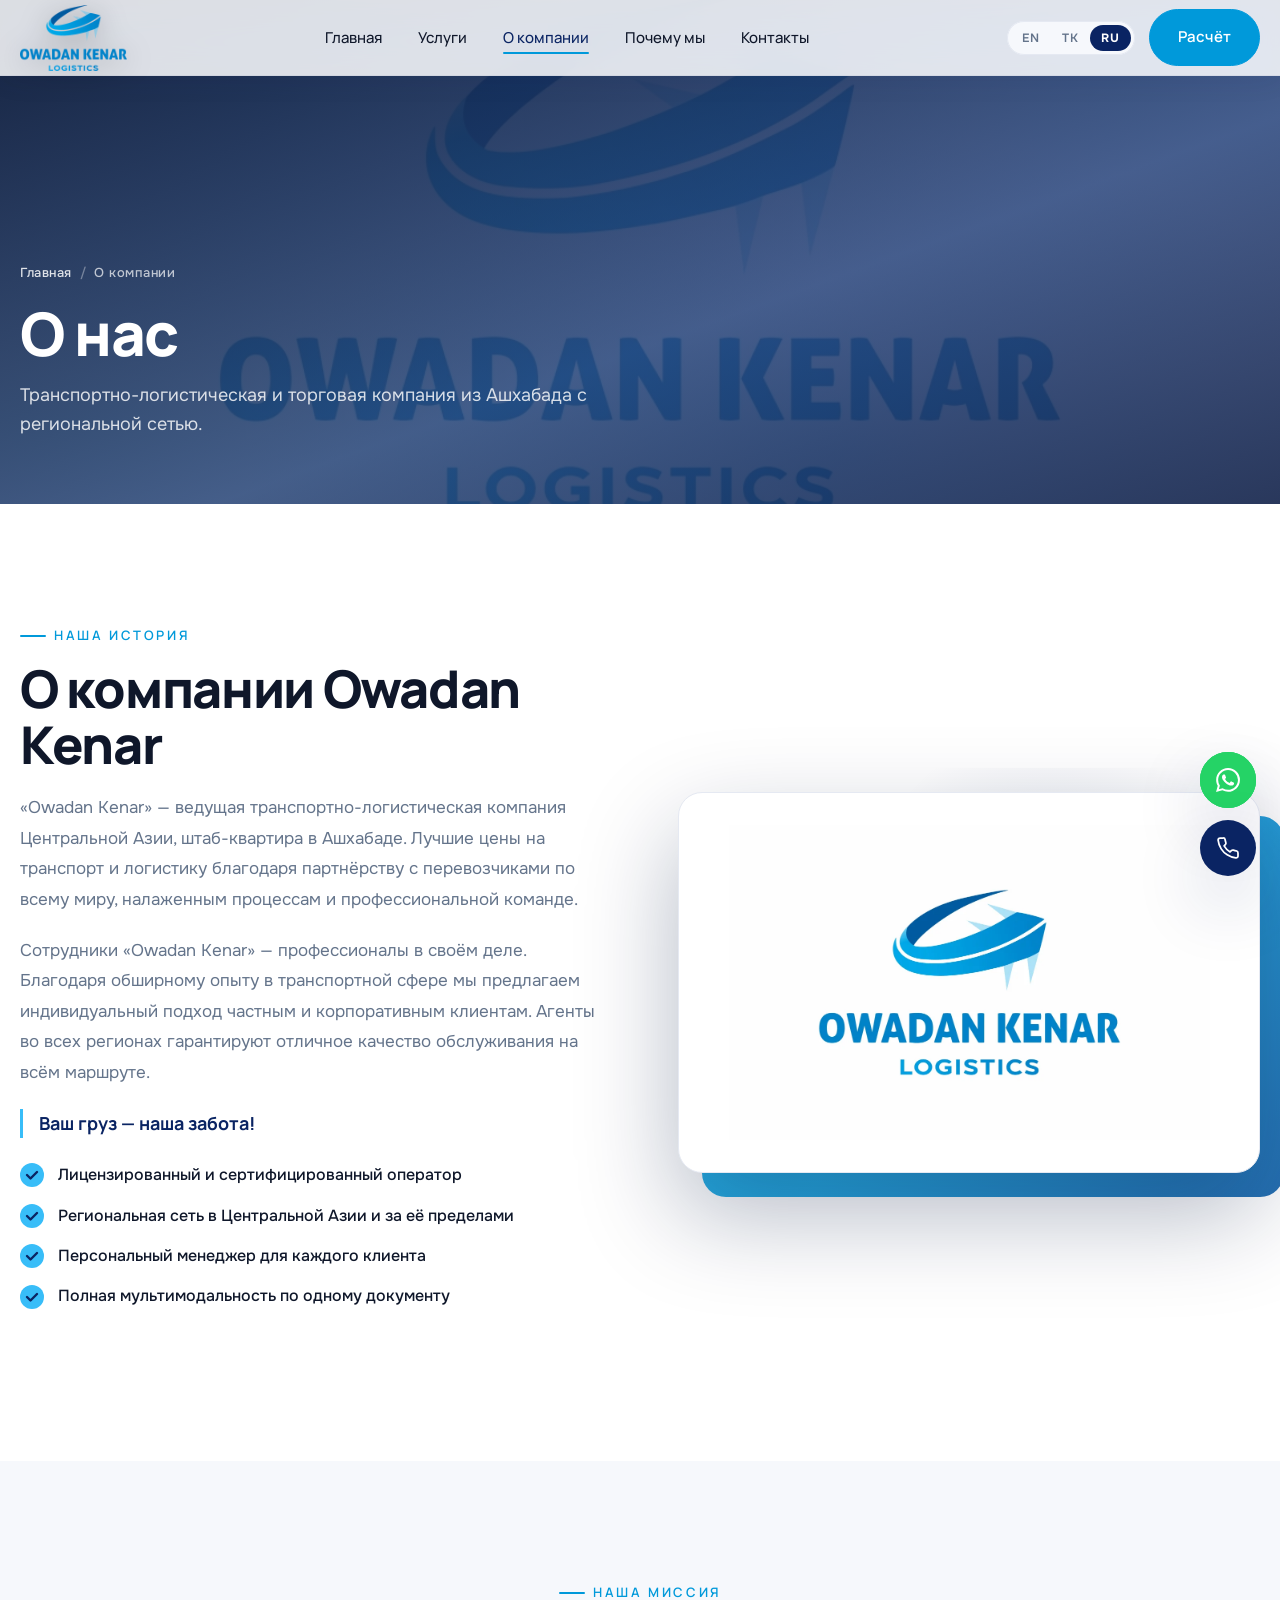
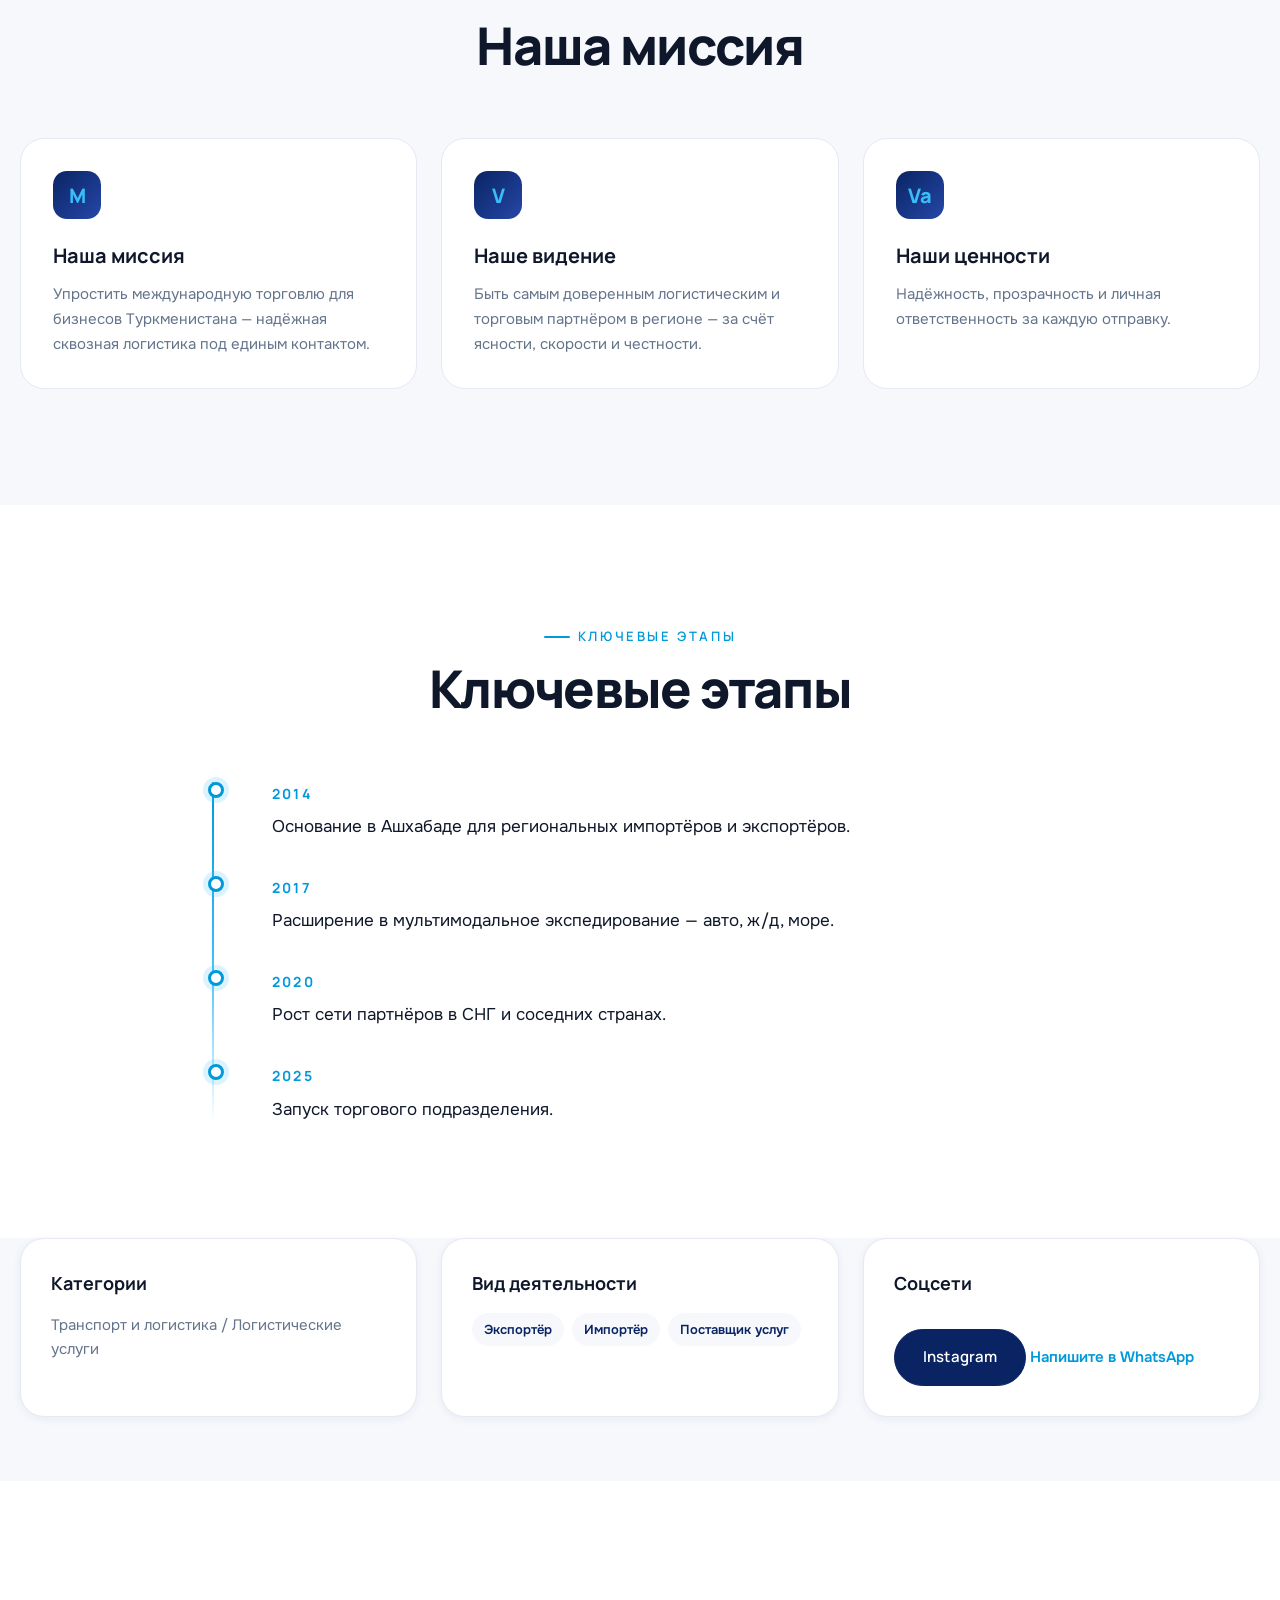
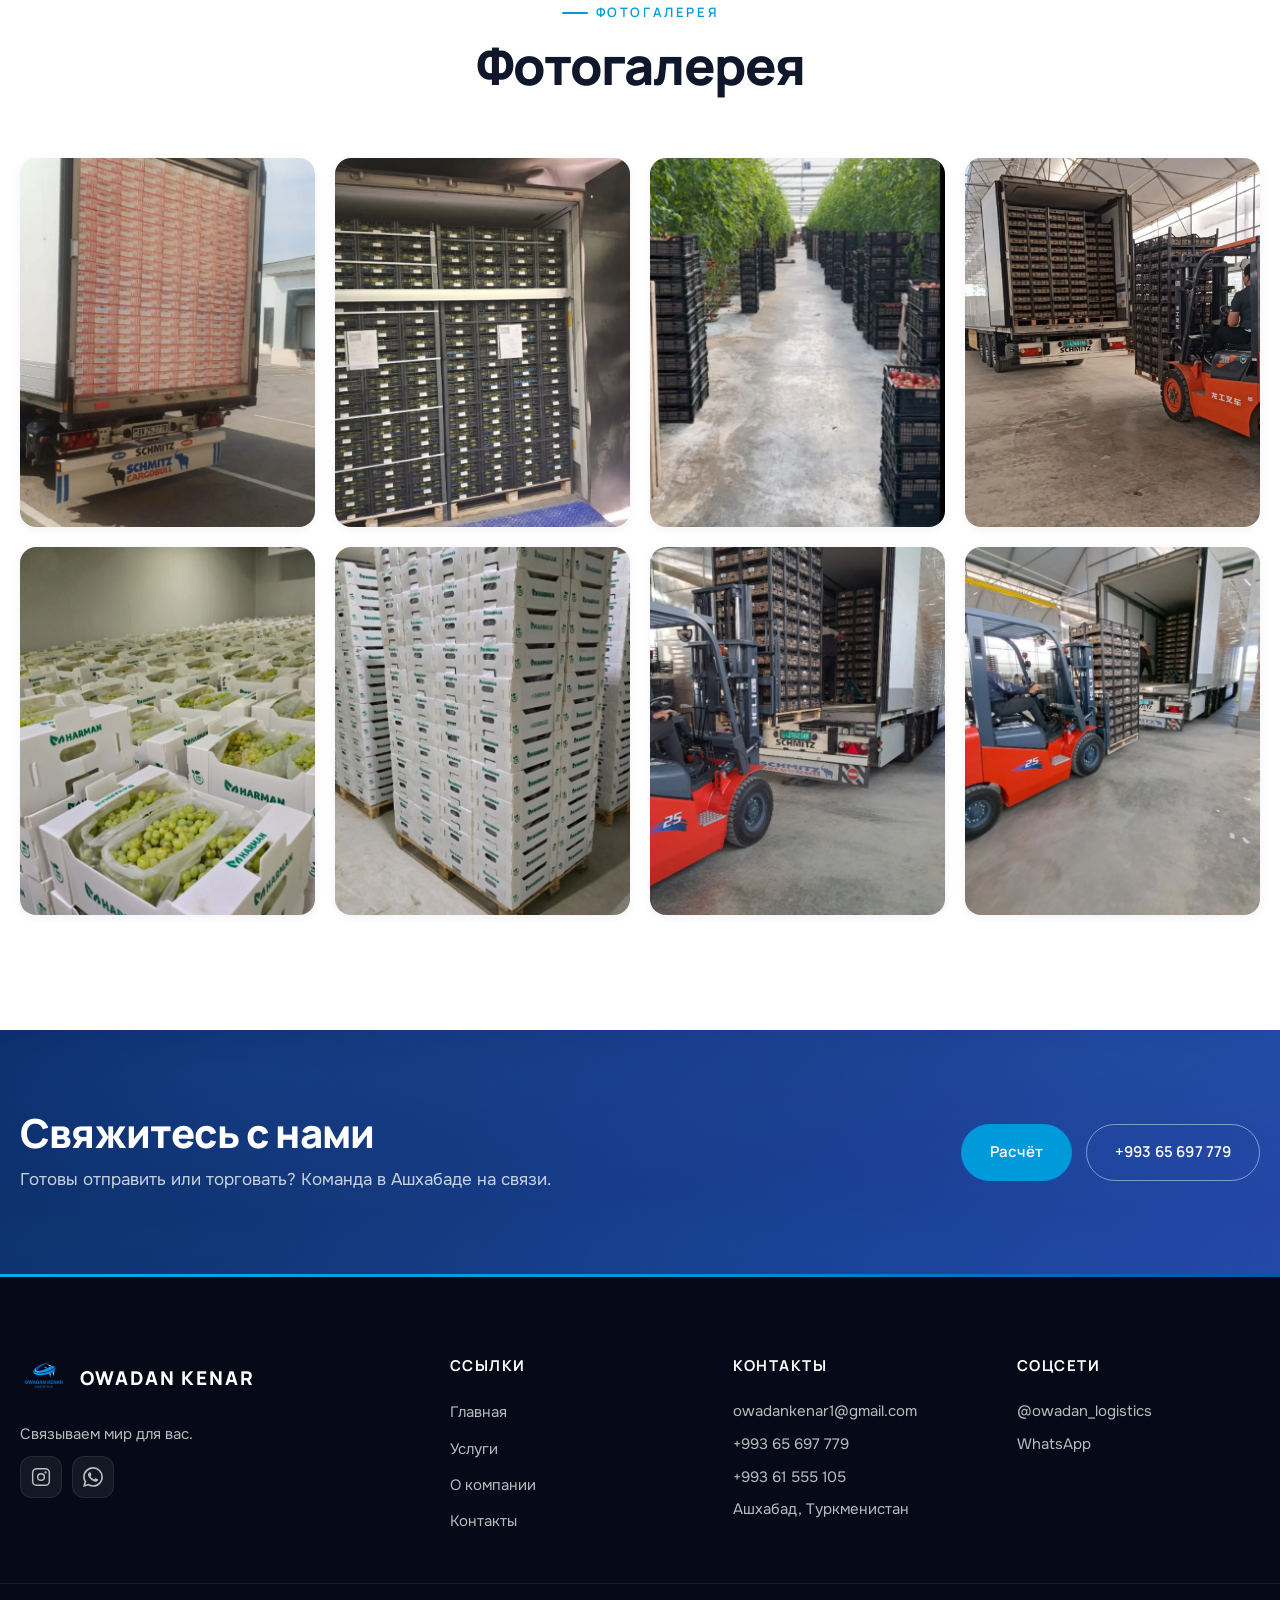
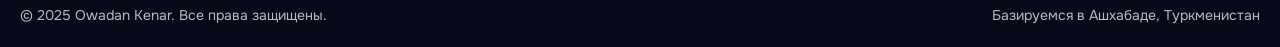
==== commit 4471ca52: "feat: refresh perishable gallery, webp assets, and site polish. Replace produce photos with optimize" ====
--- a/about.html
+++ b/about.html
@@ -6,21 +6,134 @@
   <title>About — Owadan Kenar Logistics &amp; Trading</title>
   <meta name="description" content="Owadan Kenar — trusted transport, logistics and trading partner in Turkmenistan with regional reach.">
   <meta name="theme-color" content="#0A2463">
-  <link rel="icon" href="logo/owadan-logo.png" type="image/png">
+  <link rel="icon" href="logo/owadan-logo.webp" type="image/webp">
+  <link rel="preload" as="image" href="logo/owadan-logo-preloader.webp" type="image/webp" fetchpriority="high">
+  <link rel="preload" href="style.css" as="style">
   <link rel="preconnect" href="https://fonts.googleapis.com">
   <link rel="preconnect" href="https://fonts.gstatic.com" crossorigin>
+  <link rel="stylesheet" href="https://fonts.googleapis.com/css2?family=Manrope:wght@500;600;700;800&family=Onest:wght@400;500;600;700&display=swap">
+  <style id="preloader-critical">html.is-loading body{overflow:hidden}.preloader{position:fixed;inset:0;z-index:99999;display:grid;place-items:center;background:#061640}</style>
   <link rel="stylesheet" href="style.css">
   <script>
     (function () { var l = localStorage.getItem('ok-lang') || 'ru'; document.documentElement.lang = l === 'tk' ? 'tk' : l; })();
   </script>
 </head>
 <body data-page="about">
+  <svg id="ok-icon-sprite" xmlns="http://www.w3.org/2000/svg" style="display:none" aria-hidden="true">
+  <symbol id="icon-truck" viewBox="0 0 24 24" fill="none" stroke="currentColor" stroke-width="1.75" stroke-linecap="round" stroke-linejoin="round">
+    <path d="M10 17h4V6H4v11h1"/><path d="M14 17h4l2-5H14V6"/><circle cx="7.5" cy="17.5" r="1.5"/><circle cx="17.5" cy="17.5" r="1.5"/>
+  </symbol>
+  <symbol id="icon-globe" viewBox="0 0 24 24" fill="none" stroke="currentColor" stroke-width="1.75" stroke-linecap="round" stroke-linejoin="round">
+    <circle cx="12" cy="12" r="10"/><path d="M2 12h20M12 2a15.3 15.3 0 014 10 15.3 15.3 0 01-4 10 15.3 15.3 0 01-4-10 15.3 15.3 0 014-10z"/>
+  </symbol>
+  <symbol id="icon-award" viewBox="0 0 24 24" fill="none" stroke="currentColor" stroke-width="1.75" stroke-linecap="round" stroke-linejoin="round">
+    <circle cx="12" cy="8" r="6"/><path d="M8.21 13.89L7 22l5-3 5 3-1.21-8.11"/>
+  </symbol>
+  <symbol id="icon-package-check" viewBox="0 0 24 24" fill="none" stroke="currentColor" stroke-width="1.75" stroke-linecap="round" stroke-linejoin="round">
+    <path d="M12 22s8-4 8-10V5l-8-3-8 3v7c0 6 8 10 8 10z"/><path d="M9 12l2 2 4-4"/>
+  </symbol>
+  <symbol id="icon-shield" viewBox="0 0 24 24" fill="none" stroke="currentColor" stroke-width="1.75" stroke-linecap="round" stroke-linejoin="round">
+    <path d="M12 22s8-4 8-10V5l-8-3-8 3v7c0 6 8 10 8 10z"/>
+  </symbol>
+  <symbol id="icon-clock" viewBox="0 0 24 24" fill="none" stroke="currentColor" stroke-width="1.75" stroke-linecap="round" stroke-linejoin="round">
+    <circle cx="12" cy="12" r="10"/><path d="M12 6v6l4 2"/>
+  </symbol>
+  <symbol id="icon-headset" viewBox="0 0 24 24" fill="none" stroke="currentColor" stroke-width="1.75" stroke-linecap="round" stroke-linejoin="round">
+    <path d="M3 11v2a2 2 0 0 0 2 2h1"/><path d="M21 11v2a2 2 0 0 1-2 2h-1"/><path d="M7 11v4a5 5 0 0 0 10 0v-4"/>
+  </symbol>
+  <symbol id="icon-tag" viewBox="0 0 24 24" fill="none" stroke="currentColor" stroke-width="1.75" stroke-linecap="round" stroke-linejoin="round">
+    <path d="M20.59 13.41l-7.17 7.17a2 2 0 01-2.83 0L2 12V2h10l8.59 8.59a2 2 0 010 2.82z"/><circle cx="7" cy="7" r="1.5"/>
+  </symbol>
+  <symbol id="icon-container" viewBox="0 0 24 24" fill="none" stroke="currentColor" stroke-width="1.75" stroke-linecap="round" stroke-linejoin="round">
+    <path d="M4 8l8-4 8 4v8l-8 4-8-4V8z"/><path d="M4 8l8 4 8-4M12 12v8"/>
+  </symbol>
+  <symbol id="icon-train" viewBox="0 0 24 24" fill="none" stroke="currentColor" stroke-width="1.75" stroke-linecap="round" stroke-linejoin="round">
+    <rect x="4" y="3" width="16" height="14" rx="2"/><path d="M4 11h16M8 21h.01M16 21h.01M8 17h8"/>
+  </symbol>
+  <symbol id="icon-ship" viewBox="0 0 24 24" fill="none" stroke="currentColor" stroke-width="1.75" stroke-linecap="round" stroke-linejoin="round">
+    <path d="M2 20c2-1 6-1 10 0s8 1 10 0"/><path d="M12 4v12"/><path d="M8 8l4-4 4 4"/><path d="M4 14l8 4 8-4"/>
+  </symbol>
+  <symbol id="icon-plane" viewBox="0 0 24 24" fill="none" stroke="currentColor" stroke-width="1.75" stroke-linecap="round" stroke-linejoin="round">
+    <path d="M17.8 19.2L16 11l3.5-3.5C21 6 21.5 4 20 3c-1-.5-3 0-4.5 1.5L12 8 3.8 6.2c-.5-.1-.9.1-1.1.5l-.3.5c-.2.5-.1 1 .3 1.3L9 12l-2 3H4l-1 1 3 2 2 3 1-1v-3l3-2 3.5 5.3c.3.4.8.5 1.3.3l.5-.2c.4-.3.6-.7.5-1.2z"/>
+  </symbol>
+  <symbol id="icon-hazard" viewBox="0 0 24 24" fill="none" stroke="currentColor" stroke-width="1.75" stroke-linecap="round" stroke-linejoin="round">
+    <path d="M10.29 3.86L1.82 18a2 2 0 001.71 3h16.94a2 2 0 001.71-3L13.71 3.86a2 2 0 00-3.42 0z"/><path d="M12 9v4M12 17h.01"/>
+  </symbol>
+  <symbol id="icon-document" viewBox="0 0 24 24" fill="none" stroke="currentColor" stroke-width="1.75" stroke-linecap="round" stroke-linejoin="round">
+    <path d="M14 2H6a2 2 0 00-2 2v16a2 2 0 002 2h12a2 2 0 002-2V8z"/><path d="M14 2v6h6M16 13H8M16 17H8M10 9H8"/>
+  </symbol>
+  <symbol id="icon-warehouse" viewBox="0 0 24 24" fill="none" stroke="currentColor" stroke-width="1.75" stroke-linecap="round" stroke-linejoin="round">
+    <path d="M3 9l9-6 9 6v11a1 1 0 01-1 1H4a1 1 0 01-1-1V9z"/><path d="M9 22V12h6v10"/>
+  </symbol>
+  <symbol id="icon-route" viewBox="0 0 24 24" fill="none" stroke="currentColor" stroke-width="1.75" stroke-linecap="round" stroke-linejoin="round">
+    <circle cx="6" cy="19" r="3"/><path d="M9 19h8.5a3.5 3.5 0 000-7H11a3.5 3.5 0 010-7H18"/><circle cx="18" cy="5" r="3"/>
+  </symbol>
+  <symbol id="icon-bolt" viewBox="0 0 24 24" fill="none" stroke="currentColor" stroke-width="1.75" stroke-linecap="round" stroke-linejoin="round">
+    <path d="M13 2L3 14h9l-1 8 10-12h-9l1-8z"/>
+  </symbol>
+  <symbol id="icon-mail" viewBox="0 0 24 24" fill="none" stroke="currentColor" stroke-width="1.75" stroke-linecap="round" stroke-linejoin="round">
+    <path d="M4 4h16c1.1 0 2 .9 2 2v12c0 1.1-.9 2-2 2H4c-1.1 0-2-.9-2-2V6c0-1.1.9-2 2-2z"/><path d="M22 6l-10 7L2 6"/>
+  </symbol>
+  <symbol id="icon-phone" viewBox="0 0 24 24" fill="none" stroke="currentColor" stroke-width="1.75" stroke-linecap="round" stroke-linejoin="round">
+    <path d="M22 16.92v3a2 2 0 01-2.18 2 19.79 19.79 0 01-8.63-3.07 19.5 19.5 0 01-6-6 19.79 19.79 0 01-3.07-8.67A2 2 0 014.11 2h3a2 2 0 012 1.72c.127.96.361 1.903.7 2.81a2 2 0 01-.45 2.11L8.09 9.91a16 16 0 006 6l1.27-1.27a2 2 0 012.11-.45c.907.339 1.85.573 2.81.7A2 2 0 0122 16.92z"/>
+  </symbol>
+  <symbol id="icon-pin" viewBox="0 0 24 24" fill="none" stroke="currentColor" stroke-width="1.75" stroke-linecap="round" stroke-linejoin="round">
+    <path d="M21 10c0 7-9 13-9 13s-9-6-9-13a9 9 0 1118 0z"/><circle cx="12" cy="10" r="3"/>
+  </symbol>
+  <symbol id="icon-link" viewBox="0 0 24 24" fill="none" stroke="currentColor" stroke-width="1.75" stroke-linecap="round" stroke-linejoin="round">
+    <path d="M10 13a5 5 0 007.54.54l3-3a5 5 0 00-7.07-7.07l-1.72 1.71"/><path d="M14 11a5 5 0 00-7.54-.54l-3 3a5 5 0 007.07 7.07l1.71-1.71"/>
+  </symbol>
+  <symbol id="icon-instagram" viewBox="0 0 24 24" fill="none" stroke="currentColor" stroke-width="1.75" stroke-linecap="round" stroke-linejoin="round">
+    <rect x="2" y="2" width="20" height="20" rx="5"/><circle cx="12" cy="12" r="4"/><circle cx="17.5" cy="6.5" r="0.5" fill="currentColor"/>
+  </symbol>
+  <symbol id="icon-arrow-right" viewBox="0 0 24 24" fill="none" stroke="currentColor" stroke-width="2" stroke-linecap="round" stroke-linejoin="round">
+    <path d="M5 12h14M13 5l7 7-7 7"/>
+  </symbol>
+  <symbol id="icon-arrow-left" viewBox="0 0 24 24" fill="none" stroke="currentColor" stroke-width="2" stroke-linecap="round" stroke-linejoin="round">
+    <path d="M19 12H5M11 19l-7-7 7-7"/>
+  </symbol>
+  <symbol id="icon-quote" viewBox="0 0 32 32" fill="currentColor">
+    <path d="M9 18H5c0-4 2-7 6-9l1 2c-2 1-3 3-3 5h2c1 0 2 1 2 2v4c0 1-1 2-2 2H7c-1 0-2-1-2-2v-2c0-1 1-2 2-2h2zm14 0h-4c0-4 2-7 6-9l1 2c-2 1-3 3-3 5h2c1 0 2 1 2 2v4c0 1-1 2-2 2h-4c-1 0-2-1-2-2v-2c0-1 1-2 2-2h2z"/>
+  </symbol>
+  <symbol id="icon-whatsapp" viewBox="0 0 24 24" fill="currentColor">
+    <path d="M17.472 14.382c-.297-.149-1.758-.867-2.03-.967-.273-.099-.471-.148-.67.15-.197.297-.767.966-.94 1.164-.173.199-.347.223-.644.075-.297-.15-1.255-.463-2.39-1.475-.883-.788-1.48-1.761-1.653-2.059-.173-.297-.018-.458.13-.606.134-.133.298-.347.446-.52.149-.174.198-.298.298-.497.099-.198.05-.371-.025-.52-.075-.149-.669-1.612-.916-2.207-.242-.579-.487-.5-.669-.51-.173-.008-.371-.01-.57-.01-.198 0-.52.074-.792.372-.272.297-1.04 1.016-1.04 2.479 0 1.462 1.065 2.875 1.213 3.074.149.198 2.096 3.2 5.077 4.487.709.306 1.262.489 1.694.625.712.227 1.36.195 1.871.118.571-.085 1.758-.719 2.006-1.413.248-.694.248-1.289.173-1.413-.074-.124-.272-.198-.57-.347m-5.421 7.403h-.004a9.87 9.87 0 01-5.031-1.378l-.361-.214-3.741.982.998-3.648-.235-.374a9.86 9.86 0 01-1.51-5.26c.001-5.45 4.436-9.884 9.888-9.884 2.64 0 5.122 1.03 6.988 2.898a9.825 9.825 0 012.893 6.994c-.003 5.45-4.435 9.884-9.885 9.884m8.413-18.297A11.815 11.815 0 0012.05 0C5.495 0 .16 5.335.157 11.892c0 2.096.547 4.142 1.588 5.945L.057 24l6.305-1.654a11.882 11.882 0 005.683 1.448h.005c6.554 0 11.89-5.335 11.893-11.893a11.821 11.821 0 00-3.48-8.413z"/>
+  </symbol>
+  <symbol id="icon-anchor" viewBox="0 0 24 24" fill="none" stroke="currentColor" stroke-width="1.75" stroke-linecap="round" stroke-linejoin="round">
+    <circle cx="12" cy="5" r="3"/><path d="M12 22V8M5 12H2a10 10 0 0020 0h-3"/>
+  </symbol>
+  <symbol id="icon-handshake" viewBox="0 0 24 24" fill="none" stroke="currentColor" stroke-width="1.75" stroke-linecap="round" stroke-linejoin="round">
+    <path d="M11 17l2 2 6-6-6-6-2 2"/><path d="M2 14l4 4 3-3M7 11l4-4 4 4"/>
+  </symbol>
+  <symbol id="icon-spark" viewBox="0 0 24 24" fill="none" stroke="currentColor" stroke-width="1.75" stroke-linecap="round" stroke-linejoin="round">
+    <path d="M12 3v3M12 18v3M3 12h3M18 12h3M5.6 5.6l2.1 2.1M16.3 16.3l2.1 2.1M5.6 18.4l2.1-2.1M16.3 7.7l2.1-2.1"/>
+  </symbol>
+  <symbol id="icon-leaf" viewBox="0 0 24 24" fill="none" stroke="currentColor" stroke-width="1.75" stroke-linecap="round" stroke-linejoin="round">
+    <path d="M11 20A7 7 0 019.8 6.1C15.5 5 17 4.48 19 2c1 2 2 4.18 2 8 0 5.5-4.78 10-10 10z"/><path d="M2 21c0-3 1.85-5.36 5.08-6C9.5 14.52 12 13 13 12"/>
+  </symbol>
+  <symbol id="icon-snowflake" viewBox="0 0 24 24" fill="none" stroke="currentColor" stroke-width="1.75" stroke-linecap="round" stroke-linejoin="round">
+    <path d="M12 2v20M2 12h20M4.93 4.93l14.14 14.14M19.07 4.93L4.93 19.07"/>
+  </symbol>
+</svg>
+
+  <div class="preloader" id="sitePreloader" aria-hidden="true">
+    <div class="preloader__backdrop" aria-hidden="true"></div>
+    <div class="preloader__inner">
+      <div class="preloader__logo-wrap">
+        <span class="preloader__ring" aria-hidden="true"></span>
+        <img src="logo/owadan-logo-preloader.webp" alt="" class="preloader__logo" width="320" height="198" decoding="sync" fetchpriority="high">
+      </div>
+      <div class="preloader__bar" role="progressbar" aria-label="Loading" aria-valuemin="0" aria-valuemax="100" aria-valuenow="0">
+        <span class="preloader__bar-fill"></span>
+      </div>
+    </div>
+  </div>
+  <script src="preloader.js"></script>
   <div class="scroll-progress" id="scrollProgress" aria-hidden="true"></div>
 
   <header class="header header--inner" id="header">
     <nav class="nav container" aria-label="Main navigation">
       <a href="index.html" class="nav__logo">
-        <img src="logo/owadan-logo-full.png" alt="Owadan Kenar Logistics" class="nav__logo-img" width="107" height="66">
+        <img src="logo/owadan-logo-full.webp" alt="Owadan Kenar Logistics" class="nav__logo-img" width="107" height="66">
       </a>
       <ul class="nav__links" id="navLinks">
         <li><a href="index.html" class="nav__link" data-i18n="nav.home">Home</a></li>
@@ -62,7 +175,7 @@
 
   <main>
     <section class="page-hero">
-      <div class="page-hero__bg" style="background-image:url('images/db9d7214-21df-4416-b814-dc97725f42fe.jpg')"></div>
+      <div class="page-hero__bg" style="background-image:url('images/about-brand.webp')"></div>
       <div class="page-hero__overlay"></div>
       <div class="container page-hero__content">
         <nav class="breadcrumb" aria-label="Breadcrumb">
@@ -86,28 +199,28 @@
           <ul class="about__list">
             <li class="about__item">
               <svg class="about__check" viewBox="0 0 24 24" fill="none" aria-hidden="true">
-                <circle cx="12" cy="12" r="12" fill="#F4A261"/>
+                <circle cx="12" cy="12" r="12" fill="#38bdf8"/>
                 <path d="M7 12l3.5 3.5L17 9" stroke="#0A2463" stroke-width="2.4" stroke-linecap="round" stroke-linejoin="round"/>
               </svg>
               <span data-i18n="about.bullet1">Licensed and certified freight operator</span>
             </li>
             <li class="about__item">
               <svg class="about__check" viewBox="0 0 24 24" fill="none" aria-hidden="true">
-                <circle cx="12" cy="12" r="12" fill="#F4A261"/>
+                <circle cx="12" cy="12" r="12" fill="#38bdf8"/>
                 <path d="M7 12l3.5 3.5L17 9" stroke="#0A2463" stroke-width="2.4" stroke-linecap="round" stroke-linejoin="round"/>
               </svg>
               <span data-i18n="about.bullet2">Regional network across Central Asia and beyond</span>
             </li>
             <li class="about__item">
               <svg class="about__check" viewBox="0 0 24 24" fill="none" aria-hidden="true">
-                <circle cx="12" cy="12" r="12" fill="#F4A261"/>
+                <circle cx="12" cy="12" r="12" fill="#38bdf8"/>
                 <path d="M7 12l3.5 3.5L17 9" stroke="#0A2463" stroke-width="2.4" stroke-linecap="round" stroke-linejoin="round"/>
               </svg>
               <span data-i18n="about.bullet3">Dedicated account management for every client</span>
             </li>
             <li class="about__item">
               <svg class="about__check" viewBox="0 0 24 24" fill="none" aria-hidden="true">
-                <circle cx="12" cy="12" r="12" fill="#F4A261"/>
+                <circle cx="12" cy="12" r="12" fill="#38bdf8"/>
                 <path d="M7 12l3.5 3.5L17 9" stroke="#0A2463" stroke-width="2.4" stroke-linecap="round" stroke-linejoin="round"/>
               </svg>
               <span data-i18n="about.bullet4">Full multimodal capability under one document</span>
@@ -115,7 +228,10 @@
           </ul>
         </div>
         <div class="about__visual reveal-right">
-          <img src="images/db9d7214-21df-4416-b814-dc97725f42fe.jpg" alt="Owadan Kenar Logistics" class="about__img about__img--brand" loading="lazy" width="2332" height="1528">
+          <picture>
+            <source srcset="images/about-brand.webp" type="image/webp">
+            <img src="images/db9d7214-21df-4416-b814-dc97725f42fe.jpg" alt="Owadan Kenar Logistics" class="about__img about__img--brand" loading="lazy" width="1200" height="787">
+          </picture>
         </div>
       </div>
     </section>
@@ -237,7 +353,7 @@
     <div class="container footer__grid">
       <div class="footer__col">
         <a href="index.html" class="footer__logo">
-          <img src="logo/owadan-logo.png" alt="Owadan Kenar" width="48" height="48">
+          <img src="logo/owadan-logo.webp" alt="Owadan Kenar" width="48" height="48">
           <span>OWADAN KENAR</span>
         </a>
         <p class="footer__tagline" data-i18n="footer.tagline">Связываем мир для вас.</p>
@@ -291,7 +407,7 @@
     </a>
   </div>
 
-  <script src="i18n.js"></script>
-  <script src="app.js"></script>
+  <script src="i18n.js" defer></script>
+  <script src="app.js" defer></script>
 </body>
 </html>
--- a/style.css
+++ b/style.css
@@ -2,8 +2,6 @@
    Owadan Kenar — Professional Logistics & Trading
    Modern animated, glassmorphism, scroll-aware design system
    ========================================================================== */
-
-@import url('https://fonts.googleapis.com/css2?family=Manrope:wght@500;600;700;800&family=Onest:wght@400;500;600;700&display=swap');
 
 /* ---------- Design tokens ---------- */
 :root {
@@ -14,8 +12,8 @@
   --indigo: #2547a8;
   --accent: #0099DA;
   --accent-700: #0056A4;
-  --gold: #F4A261;
-  --gold-soft: #f6b97a;
+  --gold: #38bdf8;
+  --gold-soft: #7dd3fc;
   --emerald: #10b981;
   --cyan: #38bdf8;
   --light: #F6F8FC;
@@ -34,11 +32,11 @@
   --shadow-md: 0 16px 40px rgba(10, 36, 99, 0.12);
   --shadow-lg: 0 28px 70px rgba(10, 36, 99, 0.20);
   --shadow-xl: 0 40px 100px rgba(6, 22, 64, 0.30);
-  --ring: 0 0 0 6px rgba(244, 162, 97, 0.18);
+  --ring: 0 0 0 6px rgba(56, 189, 248, 0.22);
   --gradient-primary: linear-gradient(135deg, #0a2463 0%, #1e3a8a 40%, #1e40af 100%);
   --gradient-accent: linear-gradient(135deg, #00aee8 0%, #0099DA 50%, #0056A4 100%);
   --gradient-mesh: radial-gradient(at 20% 18%, rgba(56, 189, 248, 0.30) 0px, transparent 50%),
-                   radial-gradient(at 88% 12%, rgba(244, 162, 97, 0.30) 0px, transparent 50%),
+                   radial-gradient(at 88% 12%, rgba(56, 189, 248, 0.22) 0px, transparent 50%),
                    radial-gradient(at 65% 90%, rgba(0, 153, 218, 0.20) 0px, transparent 50%),
                    radial-gradient(at 5% 85%, rgba(16, 185, 129, 0.20) 0px, transparent 50%);
   --easing: cubic-bezier(0.22, 1, 0.36, 1);
@@ -102,7 +100,7 @@
 }
 
 :focus-visible {
-  outline: 3px solid var(--gold);
+  outline: 3px solid var(--accent);
   outline-offset: 3px;
   border-radius: 4px;
 }
@@ -166,11 +164,11 @@
 }
 
 .eyebrow--light {
-  color: var(--gold);
+  color: rgba(255, 255, 255, 0.72);
 }
 
 .eyebrow--light::before {
-  background: var(--gold);
+  background: var(--accent);
 }
 
 .section__title {
@@ -187,7 +185,7 @@
 }
 
 .section__title .accent {
-  background: linear-gradient(135deg, var(--gold) 0%, var(--accent) 100%);
+  background: linear-gradient(135deg, var(--accent) 0%, var(--accent-700) 100%);
   -webkit-background-clip: text;
   background-clip: text;
   color: transparent;
@@ -270,14 +268,14 @@
 }
 
 .btn--gold {
-  --btn-bg: var(--gold);
-  --btn-fg: var(--primary);
-  --btn-border: var(--gold);
+  --btn-bg: var(--accent);
+  --btn-fg: var(--white);
+  --btn-border: var(--accent);
 }
 
 .btn--gold:hover {
-  --btn-bg: var(--gold-soft);
-  --btn-border: var(--gold-soft);
+  --btn-bg: var(--accent-700);
+  --btn-border: var(--accent-700);
 }
 
 .btn--outline {
@@ -329,10 +327,10 @@
   left: 0;
   height: 3px;
   width: 0;
-  background: linear-gradient(90deg, var(--gold) 0%, var(--accent) 50%, var(--primary) 100%);
+  background: linear-gradient(90deg, var(--accent-700) 0%, var(--accent) 55%, var(--cyan) 100%);
   z-index: 1100;
   transition: width 0.08s linear;
-  box-shadow: 0 0 12px rgba(244, 162, 97, 0.5);
+  box-shadow: 0 0 12px rgba(56, 189, 248, 0.5);
 }
 
 /* ---------- Reveal animations ---------- */
@@ -473,7 +471,7 @@
   left: 0;
   width: 0;
   height: 2px;
-  background: var(--gold);
+  background: var(--accent);
   border-radius: 2px;
   transition: width var(--transition);
 }
@@ -484,7 +482,7 @@
 }
 
 .nav__link.active {
-  color: var(--gold);
+  color: var(--white);
 }
 
 .header.scrolled .nav__link {
@@ -532,8 +530,8 @@
 }
 
 .lang-btn.active {
-  background: var(--gold);
-  color: var(--primary);
+  background: var(--accent);
+  color: var(--white);
   font-weight: 700;
 }
 
@@ -691,7 +689,7 @@
 
 .nav-drawer__link:hover,
 .nav-drawer__link.active {
-  color: var(--gold);
+  color: var(--cyan);
   padding-left: 0.75rem;
 }
 
@@ -702,7 +700,7 @@
   top: 50%;
   width: 0;
   height: 2px;
-  background: var(--gold);
+  background: var(--accent);
   border-radius: 2px;
   transform: translateY(-50%);
   transition: width var(--transition);
@@ -730,7 +728,7 @@
   display: flex;
   align-items: center;
   overflow: hidden;
-  background: var(--primary-900);
+  background: radial-gradient(130% 110% at 50% -10%, #0b3aa5 0%, #072566 38%, #04123a 72%, #020b24 100%);
   isolation: isolate;
 }
 
@@ -740,50 +738,111 @@
   background-image: url('images/photo-1601584115197-04ecc0da31d7.jpg');
   background-size: cover;
   background-position: center;
-  opacity: 0.45;
-  filter: saturate(1.15) contrast(1.05);
+  opacity: 0.30;
+  filter: saturate(0.8) brightness(0.9) contrast(1.08);
   transform: scale(1.08);
+  animation: hero-bg-zoom 22s var(--easing) both;
   z-index: 0;
+}
+
+@keyframes hero-bg-zoom {
+  from { transform: scale(1.16); }
+  to { transform: scale(1.06); }
 }
 
 .hero__overlay {
   position: absolute;
   inset: 0;
   background: linear-gradient(
-    160deg,
-    rgba(3, 16, 46, 0.92) 0%,
-    rgba(10, 36, 99, 0.78) 45%,
-    rgba(6, 22, 64, 0.85) 100%
+    165deg,
+    rgba(2, 10, 32, 0.92) 0%,
+    rgba(7, 34, 96, 0.68) 45%,
+    rgba(3, 14, 44, 0.94) 100%
   );
   z-index: 1;
 }
 
+/* Aurora — drifting saturated light masses */
 .hero__mesh {
   position: absolute;
-  inset: 0;
-  background: var(--gradient-mesh);
-  opacity: 0.55;
-  animation: mesh-drift 24s linear infinite alternate;
+  inset: -20%;
+  background:
+    radial-gradient(38% 42% at 24% 28%, rgba(14, 88, 224, 0.55) 0%, transparent 70%),
+    radial-gradient(30% 36% at 78% 20%, rgba(56, 189, 248, 0.38) 0%, transparent 70%),
+    radial-gradient(42% 46% at 62% 82%, rgba(0, 110, 210, 0.42) 0%, transparent 70%),
+    radial-gradient(26% 30% at 8% 78%, rgba(37, 71, 168, 0.5) 0%, transparent 70%);
+  filter: blur(46px) saturate(1.3);
+  animation: aurora-drift 18s ease-in-out infinite alternate;
   pointer-events: none;
   z-index: 1;
   mix-blend-mode: screen;
 }
 
-@keyframes mesh-drift {
-  0% { transform: translate(0, 0) scale(1); }
-  100% { transform: translate(-3%, 2%) scale(1.05); }
+@keyframes aurora-drift {
+  0%   { transform: translate3d(0, 0, 0) rotate(0deg) scale(1); }
+  50%  { transform: translate3d(3%, -2%, 0) rotate(2deg) scale(1.06); }
+  100% { transform: translate3d(-3%, 2%, 0) rotate(-2deg) scale(1.03); }
+}
+
+/* Sweeping light beams */
+.hero__beams {
+  position: absolute;
+  inset: 0;
+  overflow: hidden;
+  pointer-events: none;
+  z-index: 1;
+  mix-blend-mode: screen;
+}
+
+.hero__beams span {
+  position: absolute;
+  top: -20%;
+  height: 140%;
+  width: 140px;
+  background: linear-gradient(100deg, transparent 0%, rgba(120, 190, 255, 0.10) 45%, rgba(160, 215, 255, 0.16) 50%, rgba(120, 190, 255, 0.10) 55%, transparent 100%);
+  transform: rotate(16deg);
+  animation: beam-sweep 11s var(--easing) infinite;
+}
+
+.hero__beams span:nth-child(1) { left: 6%; animation-delay: 0s; }
+.hero__beams span:nth-child(2) { left: 42%; width: 220px; animation-delay: 3.5s; }
+.hero__beams span:nth-child(3) { left: 74%; width: 100px; animation-delay: 7s; }
+
+@keyframes beam-sweep {
+  0%, 100% { opacity: 0; transform: rotate(16deg) translateX(-60px); }
+  45%, 55% { opacity: 1; }
+  50% { opacity: 1; transform: rotate(16deg) translateX(40px); }
 }
 
 .hero__grid {
   position: absolute;
   inset: 0;
   background-image:
-    linear-gradient(rgba(255, 255, 255, 0.06) 1px, transparent 1px),
-    linear-gradient(90deg, rgba(255, 255, 255, 0.06) 1px, transparent 1px);
+    linear-gradient(rgba(125, 211, 252, 0.07) 1px, transparent 1px),
+    linear-gradient(90deg, rgba(125, 211, 252, 0.07) 1px, transparent 1px);
   background-size: 56px 56px;
-  mask-image: radial-gradient(ellipse at center, black 0%, transparent 75%);
-  -webkit-mask-image: radial-gradient(ellipse at center, black 0%, transparent 75%);
+  mask-image: radial-gradient(ellipse 90% 70% at center 40%, black 0%, transparent 80%);
+  -webkit-mask-image: radial-gradient(ellipse 90% 70% at center 40%, black 0%, transparent 80%);
+  animation: grid-pan 30s linear infinite;
   z-index: 1;
+}
+
+@keyframes grid-pan {
+  from { background-position: 0 0, 0 0; }
+  to { background-position: 56px 56px, 56px 56px; }
+}
+
+/* Bottom fade into next section */
+.hero::after {
+  content: '';
+  position: absolute;
+  left: 0;
+  right: 0;
+  bottom: 0;
+  height: 120px;
+  background: linear-gradient(180deg, transparent 0%, rgba(2, 9, 26, 0.55) 100%);
+  pointer-events: none;
+  z-index: 2;
 }
 
 /* Floating particles */
@@ -791,26 +850,26 @@
   position: absolute;
   width: 6px;
   height: 6px;
-  background: var(--gold);
+  background: var(--cyan);
   border-radius: 50%;
   opacity: 0.6;
-  box-shadow: 0 0 20px rgba(244, 162, 97, 0.6);
-  animation: float-particle 14s linear infinite;
+  box-shadow: 0 0 18px rgba(56, 189, 248, 0.85), 0 0 42px rgba(56, 189, 248, 0.35);
+  animation: float-particle 16s ease-in-out infinite;
   z-index: 1;
 }
 
-.hero__particle:nth-child(2) { left: 12%; top: 30%; animation-delay: 0s; }
-.hero__particle:nth-child(3) { left: 78%; top: 22%; animation-delay: -3s; background: var(--cyan); box-shadow: 0 0 20px rgba(56, 189, 248, 0.7); }
-.hero__particle:nth-child(4) { left: 30%; top: 78%; animation-delay: -6s; background: var(--accent); box-shadow: 0 0 20px rgba(0, 153, 218, 0.7); }
-.hero__particle:nth-child(5) { left: 88%; top: 65%; animation-delay: -9s; }
-.hero__particle:nth-child(6) { left: 55%; top: 18%; animation-delay: -2s; width: 4px; height: 4px; }
-.hero__particle:nth-child(7) { left: 8%; top: 60%; animation-delay: -5s; width: 4px; height: 4px; background: var(--cyan); }
+.hero__particle:nth-of-type(1) { left: 12%; top: 30%; animation-delay: 0s; }
+.hero__particle:nth-of-type(2) { left: 78%; top: 22%; animation-delay: -3s; width: 5px; height: 5px; }
+.hero__particle:nth-of-type(3) { left: 30%; top: 76%; animation-delay: -6s; background: #7dd3fc; }
+.hero__particle:nth-of-type(4) { left: 88%; top: 62%; animation-delay: -9s; width: 8px; height: 8px; }
+.hero__particle:nth-of-type(5) { left: 55%; top: 16%; animation-delay: -2s; width: 4px; height: 4px; }
+.hero__particle:nth-of-type(6) { left: 7%; top: 62%; animation-delay: -5s; width: 4px; height: 4px; background: #7dd3fc; }
 
 @keyframes float-particle {
-  0%, 100% { transform: translate(0, 0); opacity: 0.4; }
-  25% { transform: translate(40px, -30px); opacity: 0.9; }
-  50% { transform: translate(60px, 20px); opacity: 0.7; }
-  75% { transform: translate(-20px, 40px); opacity: 0.9; }
+  0%, 100% { transform: translate(0, 0); opacity: 0.35; }
+  25% { transform: translate(44px, -34px); opacity: 0.9; }
+  50% { transform: translate(64px, 22px); opacity: 0.6; }
+  75% { transform: translate(-22px, 44px); opacity: 0.9; }
 }
 
 .hero__content {
@@ -829,13 +888,14 @@
   display: inline-flex;
   align-items: center;
   gap: 0.625rem;
-  padding: 0.4rem 1rem 0.4rem 0.75rem;
+  padding: 0.45rem 1.125rem 0.45rem 0.875rem;
   border-radius: 999px;
-  background: rgba(255, 255, 255, 0.08);
-  border: 1px solid rgba(255, 255, 255, 0.2);
-  backdrop-filter: blur(10px);
-  -webkit-backdrop-filter: blur(10px);
-  color: var(--gold);
+  background: linear-gradient(120deg, rgba(56, 189, 248, 0.12), rgba(10, 60, 160, 0.22));
+  border: 1px solid rgba(125, 211, 252, 0.32);
+  box-shadow: 0 0 24px rgba(14, 88, 224, 0.25), inset 0 1px 0 rgba(255, 255, 255, 0.10);
+  backdrop-filter: blur(12px);
+  -webkit-backdrop-filter: blur(12px);
+  color: rgba(214, 236, 255, 0.92);
   font-family: var(--font-display);
   font-weight: 600;
   font-size: 0.8125rem;
@@ -850,14 +910,14 @@
   width: 8px;
   height: 8px;
   border-radius: 50%;
-  background: var(--gold);
-  box-shadow: 0 0 0 0 rgba(244, 162, 97, 0.7);
+  background: var(--accent);
+  box-shadow: 0 0 0 0 rgba(56, 189, 248, 0.7);
   animation: pulse-dot 2.4s ease-out infinite;
 }
 
 @keyframes pulse-dot {
-  0% { box-shadow: 0 0 0 0 rgba(244, 162, 97, 0.7); }
-  100% { box-shadow: 0 0 0 12px rgba(244, 162, 97, 0); }
+  0% { box-shadow: 0 0 0 0 rgba(56, 189, 248, 0.7); }
+  100% { box-shadow: 0 0 0 12px rgba(56, 189, 248, 0); }
 }
 
 .hero__title {
@@ -877,10 +937,18 @@
 }
 
 .hero__title .accent {
-  background: linear-gradient(135deg, var(--gold) 0%, #f6c489 50%, var(--accent) 100%);
+  background: linear-gradient(110deg, #ffffff 0%, #bfe6ff 28%, #38bdf8 48%, #ffffff 66%, #7dd3fc 100%);
+  background-size: 220% auto;
   -webkit-background-clip: text;
   background-clip: text;
   color: transparent;
+  animation: title-shimmer 7s ease-in-out infinite;
+  text-shadow: 0 0 60px rgba(56, 189, 248, 0.25);
+}
+
+@keyframes title-shimmer {
+  0%, 100% { background-position: 0% center; }
+  50% { background-position: 100% center; }
 }
 
 @keyframes hero-pop {
@@ -907,16 +975,48 @@
   animation: hero-pop 1s var(--easing) 0.8s both;
 }
 
+.hero__actions .btn--accent {
+  box-shadow: 0 10px 34px rgba(0, 130, 220, 0.45), 0 0 0 1px rgba(125, 211, 252, 0.25);
+}
+
+.hero__actions .btn--accent::after {
+  content: '';
+  position: absolute;
+  top: 0;
+  left: -80%;
+  width: 55%;
+  height: 100%;
+  background: linear-gradient(105deg, transparent 0%, rgba(255, 255, 255, 0.35) 50%, transparent 100%);
+  transform: skewX(-20deg);
+  animation: btn-shine 4.2s var(--easing) infinite;
+  pointer-events: none;
+}
+
+@keyframes btn-shine {
+  0%, 55% { left: -80%; }
+  75%, 100% { left: 130%; }
+}
+
+.hero__actions .btn--outline {
+  border-color: rgba(125, 211, 252, 0.35);
+  background: rgba(8, 30, 82, 0.25);
+  backdrop-filter: blur(10px);
+  -webkit-backdrop-filter: blur(10px);
+}
+
+.hero__actions .btn--outline:hover {
+  border-color: rgba(125, 211, 252, 0.7);
+  background: rgba(56, 189, 248, 0.12);
+}
+
 .hero__meta {
   display: flex;
   flex-wrap: wrap;
   justify-content: center;
-  gap: 2rem;
+  gap: 1rem;
   width: 100%;
-  max-width: 720px;
+  max-width: 760px;
   margin-top: 3rem;
-  padding-top: 2rem;
-  border-top: 1px solid rgba(255, 255, 255, 0.14);
   animation: hero-pop 1s var(--easing) 1s both;
 }
 
@@ -924,22 +1024,41 @@
   display: flex;
   flex-direction: column;
   align-items: center;
-  gap: 0.25rem;
+  gap: 0.375rem;
+  flex: 1 1 160px;
+  padding: 1.125rem 1.5rem;
+  border-radius: 18px;
+  background: linear-gradient(160deg, rgba(255, 255, 255, 0.07), rgba(56, 120, 240, 0.08));
+  border: 1px solid rgba(125, 211, 252, 0.16);
+  box-shadow: inset 0 1px 0 rgba(255, 255, 255, 0.08);
+  backdrop-filter: blur(14px);
+  -webkit-backdrop-filter: blur(14px);
+  transition: transform var(--transition), border-color var(--transition), box-shadow var(--transition);
+}
+
+.hero__meta-item:hover {
+  transform: translateY(-4px);
+  border-color: rgba(125, 211, 252, 0.42);
+  box-shadow: 0 16px 40px rgba(2, 12, 40, 0.5), 0 0 24px rgba(56, 189, 248, 0.18), inset 0 1px 0 rgba(255, 255, 255, 0.1);
 }
 
 .hero__meta-num {
   font-family: var(--font-display);
   font-weight: 800;
-  font-size: 1.75rem;
-  color: var(--gold);
+  font-size: 1.875rem;
+  background: linear-gradient(135deg, #ffffff 20%, #7dd3fc 100%);
+  -webkit-background-clip: text;
+  background-clip: text;
+  color: transparent;
   line-height: 1;
 }
 
 .hero__meta-label {
-  font-size: 0.8125rem;
-  color: rgba(255, 255, 255, 0.65);
+  font-size: 0.75rem;
+  color: rgba(214, 236, 255, 0.6);
   text-transform: uppercase;
   letter-spacing: 0.12em;
+  text-align: center;
 }
 
 .hero__scroll {
@@ -961,7 +1080,7 @@
 }
 
 .hero__scroll:hover {
-  color: var(--gold);
+  color: var(--white);
 }
 
 .hero__scroll-line {
@@ -976,7 +1095,7 @@
   content: '';
   position: absolute;
   inset: 0;
-  background: var(--gold);
+  background: var(--accent);
   animation: scroll-line 2s ease-in-out infinite;
 }
 
@@ -1037,7 +1156,7 @@
   content: '';
   width: 8px;
   height: 8px;
-  background: var(--gold);
+  background: var(--accent);
   border-radius: 50%;
   flex-shrink: 0;
 }
@@ -1091,7 +1210,7 @@
 
 .stat:hover {
   transform: translateY(-6px);
-  border-color: rgba(244, 162, 97, 0.4);
+  border-color: rgba(56, 189, 248, 0.4);
   background: rgba(255, 255, 255, 0.06);
 }
 
@@ -1103,21 +1222,21 @@
   width: 3.5rem;
   height: 3.5rem;
   border-radius: 18px;
-  background: linear-gradient(135deg, rgba(244, 162, 97, 0.18) 0%, rgba(0, 153, 218, 0.12) 100%);
-  border: 1px solid rgba(244, 162, 97, 0.32);
+  background: linear-gradient(135deg, rgba(56, 189, 248, 0.18) 0%, rgba(0, 153, 218, 0.12) 100%);
+  border: 1px solid rgba(56, 189, 248, 0.32);
 }
 
 .stat__icon .icon {
   width: 1.5rem;
   height: 1.5rem;
-  color: var(--gold);
+  color: var(--cyan);
 }
 
 .stat__number {
   font-family: var(--font-display);
   font-weight: 800;
   font-size: clamp(2.5rem, 4.5vw, 3.5rem);
-  background: linear-gradient(135deg, var(--gold) 0%, #f6c489 100%);
+  background: linear-gradient(135deg, #ffffff 0%, var(--cyan) 100%);
   -webkit-background-clip: text;
   background-clip: text;
   color: transparent;
@@ -1178,7 +1297,7 @@
   content: '';
   position: absolute;
   inset: 0;
-  background: radial-gradient(circle at var(--mx, 50%) var(--my, 50%), rgba(244, 162, 97, 0.18), transparent 50%);
+  background: radial-gradient(circle at var(--mx, 50%) var(--my, 50%), rgba(56, 189, 248, 0.18), transparent 50%);
   z-index: -1;
   opacity: 0;
   transition: opacity var(--transition);
@@ -1310,7 +1429,7 @@
 }
 
 .division-card--accent .division-card__icon {
-  background: rgba(244, 162, 97, 0.18);
+  background: rgba(56, 189, 248, 0.18);
 }
 
 .division-card__icon .icon {
@@ -1364,7 +1483,7 @@
 
 .service-card:target {
   border-color: var(--gold);
-  box-shadow: 0 0 0 4px rgba(244, 162, 97, 0.25), var(--shadow-lg);
+  box-shadow: 0 0 0 4px rgba(56, 189, 248, 0.25), var(--shadow-lg);
 }
 
 .service-card:hover {
@@ -1418,7 +1537,7 @@
 }
 
 .service-card__cat--trading {
-  background: var(--gold);
+  background: var(--accent);
   color: var(--primary);
 }
 
@@ -1453,7 +1572,7 @@
 
 .service-card:hover .service-card__badge {
   transform: rotate(-8deg) scale(1.1);
-  background: var(--gold);
+  background: var(--accent);
 }
 
 .service-card__badge .icon {
@@ -1606,14 +1725,14 @@
   width: 10px;
   height: 10px;
   border-radius: 50%;
-  background: var(--gold);
+  background: rgba(255, 255, 255, 0.55);
   flex-shrink: 0;
-  box-shadow: 0 0 0 4px rgba(244, 162, 97, 0.18);
+  box-shadow: 0 0 0 4px rgba(255, 255, 255, 0.08);
 }
 
 .routes__point--hq .routes__point-dot {
   background: var(--accent);
-  box-shadow: 0 0 0 4px rgba(0, 153, 218, 0.22);
+  box-shadow: 0 0 0 4px rgba(0, 153, 218, 0.22), 0 0 12px rgba(0, 153, 218, 0.45);
 }
 
 /* --- World map --- */
@@ -1632,20 +1751,20 @@
 }
 
 .wmap .land {
-  fill: rgba(255, 255, 255, 0.07);
-  stroke: rgba(255, 255, 255, 0.14);
+  fill: rgba(255, 255, 255, 0.12);
+  stroke: rgba(255, 255, 255, 0.22);
   stroke-width: 0.5;
   transition: fill 0.3s ease, stroke 0.3s ease;
 }
 
 .wmap .wmap__country {
-  fill: rgba(244, 162, 97, 0.13);
-  stroke: rgba(244, 162, 97, 0.35);
+  fill: rgba(56, 189, 248, 0.13);
+  stroke: rgba(56, 189, 248, 0.35);
 }
 
 .wmap .wmap__country.is-hover {
-  fill: rgba(244, 162, 97, 0.45);
-  stroke: rgba(244, 162, 97, 0.85);
+  fill: rgba(56, 189, 248, 0.45);
+  stroke: rgba(56, 189, 248, 0.85);
 }
 
 .wmap .wmap__country--hq {
@@ -1659,7 +1778,7 @@
 
 .wmap__route {
   fill: none;
-  stroke: rgba(244, 162, 97, 0.45);
+  stroke: rgba(255, 255, 255, 0.18);
   stroke-dasharray: 4 5;
   stroke-linecap: round;
   animation: dash-flow 2.4s linear infinite;
@@ -1690,8 +1809,8 @@
   width: 10px;
   height: 10px;
   border-radius: 50%;
-  background: var(--gold);
-  box-shadow: 0 0 10px rgba(244, 162, 97, 0.9);
+  background: rgba(255, 255, 255, 0.72);
+  box-shadow: 0 0 10px rgba(125, 211, 252, 0.55);
   transition: transform 0.25s ease;
 }
 
@@ -1702,7 +1821,7 @@
   width: 10px;
   height: 10px;
   border-radius: 50%;
-  border: 1.5px solid var(--gold);
+  border: 1.5px solid rgba(255, 255, 255, 0.45);
   opacity: 0;
   animation: wmap-ping 2.6s ease-out infinite;
   animation-delay: calc(var(--i, 0) * 0.2s);
@@ -1814,7 +1933,7 @@
 .why-card:hover {
   transform: translateY(-6px);
   box-shadow: var(--shadow-md);
-  border-color: rgba(244, 162, 97, 0.45);
+  border-color: rgba(56, 189, 248, 0.45);
 }
 
 .why-card:hover::before {
@@ -1907,7 +2026,7 @@
   font-weight: 800;
   color: var(--primary);
   position: relative;
-  box-shadow: 0 8px 20px rgba(244, 162, 97, 0.2);
+  box-shadow: 0 8px 20px rgba(56, 189, 248, 0.2);
   transition: transform var(--transition), background var(--transition), color var(--transition);
 }
 
@@ -2047,7 +2166,7 @@
 }
 
 .testimonials__btn:hover {
-  background: var(--gold);
+  background: var(--accent);
   color: var(--primary);
   border-color: var(--gold);
   transform: scale(1.05);
@@ -2152,9 +2271,14 @@
 .about__img--brand {
   object-fit: contain;
   background: var(--white);
-  aspect-ratio: 2332 / 1528;
+  aspect-ratio: 1200 / 787;
   padding: clamp(1rem, 3vw, 2rem);
   border: 1px solid var(--border);
+}
+
+.about__visual picture {
+  display: block;
+  width: 100%;
 }
 
 .about__slogan {
@@ -2233,7 +2357,7 @@
   inset: 0;
   background:
     radial-gradient(at 0% 0%, rgba(56, 189, 248, 0.10), transparent 50%),
-    radial-gradient(at 100% 100%, rgba(244, 162, 97, 0.12), transparent 50%);
+    radial-gradient(at 100% 100%, rgba(56, 189, 248, 0.12), transparent 50%);
   pointer-events: none;
 }
 
@@ -2475,7 +2599,7 @@
   top: 0;
   bottom: 0;
   width: 2px;
-  background: linear-gradient(180deg, var(--gold) 0%, var(--accent) 50%, transparent 100%);
+  background: linear-gradient(180deg, var(--accent) 0%, var(--cyan) 50%, transparent 100%);
   border-radius: 2px;
 }
 
@@ -2498,8 +2622,8 @@
   height: 16px;
   border-radius: 50%;
   background: var(--white);
-  border: 3px solid var(--gold);
-  box-shadow: 0 0 0 5px rgba(244, 162, 97, 0.18);
+  border: 3px solid var(--accent);
+  box-shadow: 0 0 0 5px rgba(56, 189, 248, 0.18);
 }
 
 .timeline-item__year {
@@ -2777,8 +2901,8 @@
   width: 42px;
   height: 42px;
   border-radius: 12px;
-  background: rgba(244, 162, 97, 0.16);
-  border: 1px solid rgba(244, 162, 97, 0.36);
+  background: rgba(56, 189, 248, 0.16);
+  border: 1px solid rgba(56, 189, 248, 0.36);
 }
 
 .contact-info__icon svg {
@@ -3055,6 +3179,16 @@
   width: 1.5rem;
   height: 1.5rem;
   flex-shrink: 0;
+  color: inherit;
+}
+
+.service-card__badge svg,
+.stat__icon svg,
+.division-card__icon svg,
+.why-card__icon svg {
+  display: block;
+  width: 100%;
+  height: 100%;
 }
 
 .icon--inline {
@@ -3217,7 +3351,7 @@
   .routes__point-dot {
     width: 8px;
     height: 8px;
-    box-shadow: 0 0 0 3px rgba(244, 162, 97, 0.18);
+    box-shadow: 0 0 0 3px rgba(56, 189, 248, 0.18);
   }
 
   .routes__point--hq .routes__point-dot {
@@ -4172,4 +4306,149 @@
   .perish-hero__float {
     animation: none;
   }
-}
+
+  .preloader,
+  .preloader__logo,
+  .preloader__bar-fill,
+  .preloader__ring {
+    animation: none !important;
+  }
+}
+
+/* ==========================================================================
+   Site preloader
+   ========================================================================== */
+
+html.is-loading body {
+  overflow: hidden;
+}
+
+.preloader {
+  position: fixed;
+  inset: 0;
+  z-index: 99999;
+  display: grid;
+  place-items: center;
+  background: radial-gradient(ellipse 120% 80% at 50% 0%, rgba(0, 153, 218, 0.14) 0%, transparent 55%),
+              linear-gradient(165deg, var(--primary-900) 0%, #04102a 48%, var(--dark) 100%);
+  transition: opacity 0.72s var(--easing), visibility 0.72s;
+}
+
+.preloader--done {
+  opacity: 0;
+  visibility: hidden;
+  pointer-events: none;
+}
+
+.preloader__backdrop {
+  position: absolute;
+  inset: 0;
+  background: var(--gradient-mesh);
+  opacity: 0.45;
+  animation: preloaderMesh 8s ease-in-out infinite alternate;
+}
+
+.preloader__inner {
+  position: relative;
+  z-index: 1;
+  display: flex;
+  flex-direction: column;
+  align-items: center;
+  gap: 2rem;
+  padding: 2rem;
+}
+
+.preloader__logo-wrap {
+  position: relative;
+  animation: preloaderLogoIn 1s var(--easing) both;
+}
+
+.preloader__logo-wrap::before {
+  content: '';
+  position: absolute;
+  inset: -28% -18%;
+  background: radial-gradient(circle, rgba(0, 153, 218, 0.28) 0%, transparent 68%);
+  filter: blur(18px);
+  animation: preloaderGlow 2.4s ease-in-out infinite alternate;
+}
+
+.preloader__ring {
+  position: absolute;
+  inset: -18px;
+  border-radius: 50%;
+  border: 1px solid rgba(56, 189, 248, 0.22);
+  animation: preloaderRing 2.8s var(--easing) infinite;
+}
+
+.preloader__ring::after {
+  content: '';
+  position: absolute;
+  inset: 10px;
+  border-radius: 50%;
+  border: 1px solid rgba(56, 189, 248, 0.16);
+}
+
+.preloader__logo {
+  position: relative;
+  z-index: 1;
+  width: min(72vw, 320px);
+  height: auto;
+  object-fit: contain;
+  filter: drop-shadow(0 18px 42px rgba(0, 0, 0, 0.42));
+}
+
+.preloader__bar {
+  width: min(72vw, 220px);
+  height: 3px;
+  border-radius: 999px;
+  background: rgba(255, 255, 255, 0.08);
+  overflow: hidden;
+  animation: preloaderBarIn 0.8s var(--easing) 0.25s both;
+}
+
+.preloader__bar-fill {
+  display: block;
+  width: 0;
+  height: 100%;
+  border-radius: inherit;
+  background: linear-gradient(90deg, var(--accent-700) 0%, var(--accent) 70%, var(--cyan) 100%);
+  box-shadow: 0 0 18px rgba(0, 153, 218, 0.55);
+  transition: width 0.35s var(--easing);
+}
+
+@keyframes preloaderLogoIn {
+  from {
+    opacity: 0;
+    transform: scale(0.88) translateY(12px);
+  }
+  to {
+    opacity: 1;
+    transform: scale(1) translateY(0);
+  }
+}
+
+@keyframes preloaderBarIn {
+  from {
+    opacity: 0;
+    transform: scaleX(0.7);
+  }
+  to {
+    opacity: 1;
+    transform: scaleX(1);
+  }
+}
+
+@keyframes preloaderGlow {
+  from { opacity: 0.55; transform: scale(0.96); }
+  to { opacity: 1; transform: scale(1.04); }
+}
+
+@keyframes preloaderRing {
+  0%, 100% { transform: rotate(0deg) scale(1); opacity: 0.7; }
+  50% { transform: rotate(180deg) scale(1.03); opacity: 1; }
+}
+
+@keyframes preloaderMesh {
+  from { transform: translate3d(-2%, 0, 0) scale(1); }
+  to { transform: translate3d(2%, -1%, 0) scale(1.04); }
+}
--- a/style.css
+++ b/style.css
@@ -2,8 +2,6 @@
    Owadan Kenar — Professional Logistics & Trading
    Modern animated, glassmorphism, scroll-aware design system
    ========================================================================== */
-
-@import url('https://fonts.googleapis.com/css2?family=Manrope:wght@500;600;700;800&family=Onest:wght@400;500;600;700&display=swap');
 
 /* ---------- Design tokens ---------- */
 :root {
@@ -14,8 +12,8 @@
   --indigo: #2547a8;
   --accent: #0099DA;
   --accent-700: #0056A4;
-  --gold: #F4A261;
-  --gold-soft: #f6b97a;
+  --gold: #38bdf8;
+  --gold-soft: #7dd3fc;
   --emerald: #10b981;
   --cyan: #38bdf8;
   --light: #F6F8FC;
@@ -34,11 +32,11 @@
   --shadow-md: 0 16px 40px rgba(10, 36, 99, 0.12);
   --shadow-lg: 0 28px 70px rgba(10, 36, 99, 0.20);
   --shadow-xl: 0 40px 100px rgba(6, 22, 64, 0.30);
-  --ring: 0 0 0 6px rgba(244, 162, 97, 0.18);
+  --ring: 0 0 0 6px rgba(56, 189, 248, 0.22);
   --gradient-primary: linear-gradient(135deg, #0a2463 0%, #1e3a8a 40%, #1e40af 100%);
   --gradient-accent: linear-gradient(135deg, #00aee8 0%, #0099DA 50%, #0056A4 100%);
   --gradient-mesh: radial-gradient(at 20% 18%, rgba(56, 189, 248, 0.30) 0px, transparent 50%),
-                   radial-gradient(at 88% 12%, rgba(244, 162, 97, 0.30) 0px, transparent 50%),
+                   radial-gradient(at 88% 12%, rgba(56, 189, 248, 0.22) 0px, transparent 50%),
                    radial-gradient(at 65% 90%, rgba(0, 153, 218, 0.20) 0px, transparent 50%),
                    radial-gradient(at 5% 85%, rgba(16, 185, 129, 0.20) 0px, transparent 50%);
   --easing: cubic-bezier(0.22, 1, 0.36, 1);
@@ -102,7 +100,7 @@
 }
 
 :focus-visible {
-  outline: 3px solid var(--gold);
+  outline: 3px solid var(--accent);
   outline-offset: 3px;
   border-radius: 4px;
 }
@@ -166,11 +164,11 @@
 }
 
 .eyebrow--light {
-  color: var(--gold);
+  color: rgba(255, 255, 255, 0.72);
 }
 
 .eyebrow--light::before {
-  background: var(--gold);
+  background: var(--accent);
 }
 
 .section__title {
@@ -187,7 +185,7 @@
 }
 
 .section__title .accent {
-  background: linear-gradient(135deg, var(--gold) 0%, var(--accent) 100%);
+  background: linear-gradient(135deg, var(--accent) 0%, var(--accent-700) 100%);
   -webkit-background-clip: text;
   background-clip: text;
   color: transparent;
@@ -270,14 +268,14 @@
 }
 
 .btn--gold {
-  --btn-bg: var(--gold);
-  --btn-fg: var(--primary);
-  --btn-border: var(--gold);
+  --btn-bg: var(--accent);
+  --btn-fg: var(--white);
+  --btn-border: var(--accent);
 }
 
 .btn--gold:hover {
-  --btn-bg: var(--gold-soft);
-  --btn-border: var(--gold-soft);
+  --btn-bg: var(--accent-700);
+  --btn-border: var(--accent-700);
 }
 
 .btn--outline {
@@ -329,10 +327,10 @@
   left: 0;
   height: 3px;
   width: 0;
-  background: linear-gradient(90deg, var(--gold) 0%, var(--accent) 50%, var(--primary) 100%);
+  background: linear-gradient(90deg, var(--accent-700) 0%, var(--accent) 55%, var(--cyan) 100%);
   z-index: 1100;
   transition: width 0.08s linear;
-  box-shadow: 0 0 12px rgba(244, 162, 97, 0.5);
+  box-shadow: 0 0 12px rgba(56, 189, 248, 0.5);
 }
 
 /* ---------- Reveal animations ---------- */
@@ -473,7 +471,7 @@
   left: 0;
   width: 0;
   height: 2px;
-  background: var(--gold);
+  background: var(--accent);
   border-radius: 2px;
   transition: width var(--transition);
 }
@@ -484,7 +482,7 @@
 }
 
 .nav__link.active {
-  color: var(--gold);
+  color: var(--white);
 }
 
 .header.scrolled .nav__link {
@@ -532,8 +530,8 @@
 }
 
 .lang-btn.active {
-  background: var(--gold);
-  color: var(--primary);
+  background: var(--accent);
+  color: var(--white);
   font-weight: 700;
 }
 
@@ -691,7 +689,7 @@
 
 .nav-drawer__link:hover,
 .nav-drawer__link.active {
-  color: var(--gold);
+  color: var(--cyan);
   padding-left: 0.75rem;
 }
 
@@ -702,7 +700,7 @@
   top: 50%;
   width: 0;
   height: 2px;
-  background: var(--gold);
+  background: var(--accent);
   border-radius: 2px;
   transform: translateY(-50%);
   transition: width var(--transition);
@@ -730,7 +728,7 @@
   display: flex;
   align-items: center;
   overflow: hidden;
-  background: var(--primary-900);
+  background: radial-gradient(130% 110% at 50% -10%, #0b3aa5 0%, #072566 38%, #04123a 72%, #020b24 100%);
   isolation: isolate;
 }
 
@@ -740,50 +738,111 @@
   background-image: url('images/photo-1601584115197-04ecc0da31d7.jpg');
   background-size: cover;
   background-position: center;
-  opacity: 0.45;
-  filter: saturate(1.15) contrast(1.05);
+  opacity: 0.30;
+  filter: saturate(0.8) brightness(0.9) contrast(1.08);
   transform: scale(1.08);
+  animation: hero-bg-zoom 22s var(--easing) both;
   z-index: 0;
+}
+
+@keyframes hero-bg-zoom {
+  from { transform: scale(1.16); }
+  to { transform: scale(1.06); }
 }
 
 .hero__overlay {
   position: absolute;
   inset: 0;
   background: linear-gradient(
-    160deg,
-    rgba(3, 16, 46, 0.92) 0%,
-    rgba(10, 36, 99, 0.78) 45%,
-    rgba(6, 22, 64, 0.85) 100%
+    165deg,
+    rgba(2, 10, 32, 0.92) 0%,
+    rgba(7, 34, 96, 0.68) 45%,
+    rgba(3, 14, 44, 0.94) 100%
   );
   z-index: 1;
 }
 
+/* Aurora — drifting saturated light masses */
 .hero__mesh {
   position: absolute;
-  inset: 0;
-  background: var(--gradient-mesh);
-  opacity: 0.55;
-  animation: mesh-drift 24s linear infinite alternate;
+  inset: -20%;
+  background:
+    radial-gradient(38% 42% at 24% 28%, rgba(14, 88, 224, 0.55) 0%, transparent 70%),
+    radial-gradient(30% 36% at 78% 20%, rgba(56, 189, 248, 0.38) 0%, transparent 70%),
+    radial-gradient(42% 46% at 62% 82%, rgba(0, 110, 210, 0.42) 0%, transparent 70%),
+    radial-gradient(26% 30% at 8% 78%, rgba(37, 71, 168, 0.5) 0%, transparent 70%);
+  filter: blur(46px) saturate(1.3);
+  animation: aurora-drift 18s ease-in-out infinite alternate;
   pointer-events: none;
   z-index: 1;
   mix-blend-mode: screen;
 }
 
-@keyframes mesh-drift {
-  0% { transform: translate(0, 0) scale(1); }
-  100% { transform: translate(-3%, 2%) scale(1.05); }
+@keyframes aurora-drift {
+  0%   { transform: translate3d(0, 0, 0) rotate(0deg) scale(1); }
+  50%  { transform: translate3d(3%, -2%, 0) rotate(2deg) scale(1.06); }
+  100% { transform: translate3d(-3%, 2%, 0) rotate(-2deg) scale(1.03); }
+}
+
+/* Sweeping light beams */
+.hero__beams {
+  position: absolute;
+  inset: 0;
+  overflow: hidden;
+  pointer-events: none;
+  z-index: 1;
+  mix-blend-mode: screen;
+}
+
+.hero__beams span {
+  position: absolute;
+  top: -20%;
+  height: 140%;
+  width: 140px;
+  background: linear-gradient(100deg, transparent 0%, rgba(120, 190, 255, 0.10) 45%, rgba(160, 215, 255, 0.16) 50%, rgba(120, 190, 255, 0.10) 55%, transparent 100%);
+  transform: rotate(16deg);
+  animation: beam-sweep 11s var(--easing) infinite;
+}
+
+.hero__beams span:nth-child(1) { left: 6%; animation-delay: 0s; }
+.hero__beams span:nth-child(2) { left: 42%; width: 220px; animation-delay: 3.5s; }
+.hero__beams span:nth-child(3) { left: 74%; width: 100px; animation-delay: 7s; }
+
+@keyframes beam-sweep {
+  0%, 100% { opacity: 0; transform: rotate(16deg) translateX(-60px); }
+  45%, 55% { opacity: 1; }
+  50% { opacity: 1; transform: rotate(16deg) translateX(40px); }
 }
 
 .hero__grid {
   position: absolute;
   inset: 0;
   background-image:
-    linear-gradient(rgba(255, 255, 255, 0.06) 1px, transparent 1px),
-    linear-gradient(90deg, rgba(255, 255, 255, 0.06) 1px, transparent 1px);
+    linear-gradient(rgba(125, 211, 252, 0.07) 1px, transparent 1px),
+    linear-gradient(90deg, rgba(125, 211, 252, 0.07) 1px, transparent 1px);
   background-size: 56px 56px;
-  mask-image: radial-gradient(ellipse at center, black 0%, transparent 75%);
-  -webkit-mask-image: radial-gradient(ellipse at center, black 0%, transparent 75%);
+  mask-image: radial-gradient(ellipse 90% 70% at center 40%, black 0%, transparent 80%);
+  -webkit-mask-image: radial-gradient(ellipse 90% 70% at center 40%, black 0%, transparent 80%);
+  animation: grid-pan 30s linear infinite;
   z-index: 1;
+}
+
+@keyframes grid-pan {
+  from { background-position: 0 0, 0 0; }
+  to { background-position: 56px 56px, 56px 56px; }
+}
+
+/* Bottom fade into next section */
+.hero::after {
+  content: '';
+  position: absolute;
+  left: 0;
+  right: 0;
+  bottom: 0;
+  height: 120px;
+  background: linear-gradient(180deg, transparent 0%, rgba(2, 9, 26, 0.55) 100%);
+  pointer-events: none;
+  z-index: 2;
 }
 
 /* Floating particles */
@@ -791,26 +850,26 @@
   position: absolute;
   width: 6px;
   height: 6px;
-  background: var(--gold);
+  background: var(--cyan);
   border-radius: 50%;
   opacity: 0.6;
-  box-shadow: 0 0 20px rgba(244, 162, 97, 0.6);
-  animation: float-particle 14s linear infinite;
+  box-shadow: 0 0 18px rgba(56, 189, 248, 0.85), 0 0 42px rgba(56, 189, 248, 0.35);
+  animation: float-particle 16s ease-in-out infinite;
   z-index: 1;
 }
 
-.hero__particle:nth-child(2) { left: 12%; top: 30%; animation-delay: 0s; }
-.hero__particle:nth-child(3) { left: 78%; top: 22%; animation-delay: -3s; background: var(--cyan); box-shadow: 0 0 20px rgba(56, 189, 248, 0.7); }
-.hero__particle:nth-child(4) { left: 30%; top: 78%; animation-delay: -6s; background: var(--accent); box-shadow: 0 0 20px rgba(0, 153, 218, 0.7); }
-.hero__particle:nth-child(5) { left: 88%; top: 65%; animation-delay: -9s; }
-.hero__particle:nth-child(6) { left: 55%; top: 18%; animation-delay: -2s; width: 4px; height: 4px; }
-.hero__particle:nth-child(7) { left: 8%; top: 60%; animation-delay: -5s; width: 4px; height: 4px; background: var(--cyan); }
+.hero__particle:nth-of-type(1) { left: 12%; top: 30%; animation-delay: 0s; }
+.hero__particle:nth-of-type(2) { left: 78%; top: 22%; animation-delay: -3s; width: 5px; height: 5px; }
+.hero__particle:nth-of-type(3) { left: 30%; top: 76%; animation-delay: -6s; background: #7dd3fc; }
+.hero__particle:nth-of-type(4) { left: 88%; top: 62%; animation-delay: -9s; width: 8px; height: 8px; }
+.hero__particle:nth-of-type(5) { left: 55%; top: 16%; animation-delay: -2s; width: 4px; height: 4px; }
+.hero__particle:nth-of-type(6) { left: 7%; top: 62%; animation-delay: -5s; width: 4px; height: 4px; background: #7dd3fc; }
 
 @keyframes float-particle {
-  0%, 100% { transform: translate(0, 0); opacity: 0.4; }
-  25% { transform: translate(40px, -30px); opacity: 0.9; }
-  50% { transform: translate(60px, 20px); opacity: 0.7; }
-  75% { transform: translate(-20px, 40px); opacity: 0.9; }
+  0%, 100% { transform: translate(0, 0); opacity: 0.35; }
+  25% { transform: translate(44px, -34px); opacity: 0.9; }
+  50% { transform: translate(64px, 22px); opacity: 0.6; }
+  75% { transform: translate(-22px, 44px); opacity: 0.9; }
 }
 
 .hero__content {
@@ -829,13 +888,14 @@
   display: inline-flex;
   align-items: center;
   gap: 0.625rem;
-  padding: 0.4rem 1rem 0.4rem 0.75rem;
+  padding: 0.45rem 1.125rem 0.45rem 0.875rem;
   border-radius: 999px;
-  background: rgba(255, 255, 255, 0.08);
-  border: 1px solid rgba(255, 255, 255, 0.2);
-  backdrop-filter: blur(10px);
-  -webkit-backdrop-filter: blur(10px);
-  color: var(--gold);
+  background: linear-gradient(120deg, rgba(56, 189, 248, 0.12), rgba(10, 60, 160, 0.22));
+  border: 1px solid rgba(125, 211, 252, 0.32);
+  box-shadow: 0 0 24px rgba(14, 88, 224, 0.25), inset 0 1px 0 rgba(255, 255, 255, 0.10);
+  backdrop-filter: blur(12px);
+  -webkit-backdrop-filter: blur(12px);
+  color: rgba(214, 236, 255, 0.92);
   font-family: var(--font-display);
   font-weight: 600;
   font-size: 0.8125rem;
@@ -850,14 +910,14 @@
   width: 8px;
   height: 8px;
   border-radius: 50%;
-  background: var(--gold);
-  box-shadow: 0 0 0 0 rgba(244, 162, 97, 0.7);
+  background: var(--accent);
+  box-shadow: 0 0 0 0 rgba(56, 189, 248, 0.7);
   animation: pulse-dot 2.4s ease-out infinite;
 }
 
 @keyframes pulse-dot {
-  0% { box-shadow: 0 0 0 0 rgba(244, 162, 97, 0.7); }
-  100% { box-shadow: 0 0 0 12px rgba(244, 162, 97, 0); }
+  0% { box-shadow: 0 0 0 0 rgba(56, 189, 248, 0.7); }
+  100% { box-shadow: 0 0 0 12px rgba(56, 189, 248, 0); }
 }
 
 .hero__title {
@@ -877,10 +937,18 @@
 }
 
 .hero__title .accent {
-  background: linear-gradient(135deg, var(--gold) 0%, #f6c489 50%, var(--accent) 100%);
+  background: linear-gradient(110deg, #ffffff 0%, #bfe6ff 28%, #38bdf8 48%, #ffffff 66%, #7dd3fc 100%);
+  background-size: 220% auto;
   -webkit-background-clip: text;
   background-clip: text;
   color: transparent;
+  animation: title-shimmer 7s ease-in-out infinite;
+  text-shadow: 0 0 60px rgba(56, 189, 248, 0.25);
+}
+
+@keyframes title-shimmer {
+  0%, 100% { background-position: 0% center; }
+  50% { background-position: 100% center; }
 }
 
 @keyframes hero-pop {
@@ -907,16 +975,48 @@
   animation: hero-pop 1s var(--easing) 0.8s both;
 }
 
+.hero__actions .btn--accent {
+  box-shadow: 0 10px 34px rgba(0, 130, 220, 0.45), 0 0 0 1px rgba(125, 211, 252, 0.25);
+}
+
+.hero__actions .btn--accent::after {
+  content: '';
+  position: absolute;
+  top: 0;
+  left: -80%;
+  width: 55%;
+  height: 100%;
+  background: linear-gradient(105deg, transparent 0%, rgba(255, 255, 255, 0.35) 50%, transparent 100%);
+  transform: skewX(-20deg);
+  animation: btn-shine 4.2s var(--easing) infinite;
+  pointer-events: none;
+}
+
+@keyframes btn-shine {
+  0%, 55% { left: -80%; }
+  75%, 100% { left: 130%; }
+}
+
+.hero__actions .btn--outline {
+  border-color: rgba(125, 211, 252, 0.35);
+  background: rgba(8, 30, 82, 0.25);
+  backdrop-filter: blur(10px);
+  -webkit-backdrop-filter: blur(10px);
+}
+
+.hero__actions .btn--outline:hover {
+  border-color: rgba(125, 211, 252, 0.7);
+  background: rgba(56, 189, 248, 0.12);
+}
+
 .hero__meta {
   display: flex;
   flex-wrap: wrap;
   justify-content: center;
-  gap: 2rem;
+  gap: 1rem;
   width: 100%;
-  max-width: 720px;
+  max-width: 760px;
   margin-top: 3rem;
-  padding-top: 2rem;
-  border-top: 1px solid rgba(255, 255, 255, 0.14);
   animation: hero-pop 1s var(--easing) 1s both;
 }
 
@@ -924,22 +1024,41 @@
   display: flex;
   flex-direction: column;
   align-items: center;
-  gap: 0.25rem;
+  gap: 0.375rem;
+  flex: 1 1 160px;
+  padding: 1.125rem 1.5rem;
+  border-radius: 18px;
+  background: linear-gradient(160deg, rgba(255, 255, 255, 0.07), rgba(56, 120, 240, 0.08));
+  border: 1px solid rgba(125, 211, 252, 0.16);
+  box-shadow: inset 0 1px 0 rgba(255, 255, 255, 0.08);
+  backdrop-filter: blur(14px);
+  -webkit-backdrop-filter: blur(14px);
+  transition: transform var(--transition), border-color var(--transition), box-shadow var(--transition);
+}
+
+.hero__meta-item:hover {
+  transform: translateY(-4px);
+  border-color: rgba(125, 211, 252, 0.42);
+  box-shadow: 0 16px 40px rgba(2, 12, 40, 0.5), 0 0 24px rgba(56, 189, 248, 0.18), inset 0 1px 0 rgba(255, 255, 255, 0.1);
 }
 
 .hero__meta-num {
   font-family: var(--font-display);
   font-weight: 800;
-  font-size: 1.75rem;
-  color: var(--gold);
+  font-size: 1.875rem;
+  background: linear-gradient(135deg, #ffffff 20%, #7dd3fc 100%);
+  -webkit-background-clip: text;
+  background-clip: text;
+  color: transparent;
   line-height: 1;
 }
 
 .hero__meta-label {
-  font-size: 0.8125rem;
-  color: rgba(255, 255, 255, 0.65);
+  font-size: 0.75rem;
+  color: rgba(214, 236, 255, 0.6);
   text-transform: uppercase;
   letter-spacing: 0.12em;
+  text-align: center;
 }
 
 .hero__scroll {
@@ -961,7 +1080,7 @@
 }
 
 .hero__scroll:hover {
-  color: var(--gold);
+  color: var(--white);
 }
 
 .hero__scroll-line {
@@ -976,7 +1095,7 @@
   content: '';
   position: absolute;
   inset: 0;
-  background: var(--gold);
+  background: var(--accent);
   animation: scroll-line 2s ease-in-out infinite;
 }
 
@@ -1037,7 +1156,7 @@
   content: '';
   width: 8px;
   height: 8px;
-  background: var(--gold);
+  background: var(--accent);
   border-radius: 50%;
   flex-shrink: 0;
 }
@@ -1091,7 +1210,7 @@
 
 .stat:hover {
   transform: translateY(-6px);
-  border-color: rgba(244, 162, 97, 0.4);
+  border-color: rgba(56, 189, 248, 0.4);
   background: rgba(255, 255, 255, 0.06);
 }
 
@@ -1103,21 +1222,21 @@
   width: 3.5rem;
   height: 3.5rem;
   border-radius: 18px;
-  background: linear-gradient(135deg, rgba(244, 162, 97, 0.18) 0%, rgba(0, 153, 218, 0.12) 100%);
-  border: 1px solid rgba(244, 162, 97, 0.32);
+  background: linear-gradient(135deg, rgba(56, 189, 248, 0.18) 0%, rgba(0, 153, 218, 0.12) 100%);
+  border: 1px solid rgba(56, 189, 248, 0.32);
 }
 
 .stat__icon .icon {
   width: 1.5rem;
   height: 1.5rem;
-  color: var(--gold);
+  color: var(--cyan);
 }
 
 .stat__number {
   font-family: var(--font-display);
   font-weight: 800;
   font-size: clamp(2.5rem, 4.5vw, 3.5rem);
-  background: linear-gradient(135deg, var(--gold) 0%, #f6c489 100%);
+  background: linear-gradient(135deg, #ffffff 0%, var(--cyan) 100%);
   -webkit-background-clip: text;
   background-clip: text;
   color: transparent;
@@ -1178,7 +1297,7 @@
   content: '';
   position: absolute;
   inset: 0;
-  background: radial-gradient(circle at var(--mx, 50%) var(--my, 50%), rgba(244, 162, 97, 0.18), transparent 50%);
+  background: radial-gradient(circle at var(--mx, 50%) var(--my, 50%), rgba(56, 189, 248, 0.18), transparent 50%);
   z-index: -1;
   opacity: 0;
   transition: opacity var(--transition);
@@ -1310,7 +1429,7 @@
 }
 
 .division-card--accent .division-card__icon {
-  background: rgba(244, 162, 97, 0.18);
+  background: rgba(56, 189, 248, 0.18);
 }
 
 .division-card__icon .icon {
@@ -1364,7 +1483,7 @@
 
 .service-card:target {
   border-color: var(--gold);
-  box-shadow: 0 0 0 4px rgba(244, 162, 97, 0.25), var(--shadow-lg);
+  box-shadow: 0 0 0 4px rgba(56, 189, 248, 0.25), var(--shadow-lg);
 }
 
 .service-card:hover {
@@ -1418,7 +1537,7 @@
 }
 
 .service-card__cat--trading {
-  background: var(--gold);
+  background: var(--accent);
   color: var(--primary);
 }
 
@@ -1453,7 +1572,7 @@
 
 .service-card:hover .service-card__badge {
   transform: rotate(-8deg) scale(1.1);
-  background: var(--gold);
+  background: var(--accent);
 }
 
 .service-card__badge .icon {
@@ -1606,14 +1725,14 @@
   width: 10px;
   height: 10px;
   border-radius: 50%;
-  background: var(--gold);
+  background: rgba(255, 255, 255, 0.55);
   flex-shrink: 0;
-  box-shadow: 0 0 0 4px rgba(244, 162, 97, 0.18);
+  box-shadow: 0 0 0 4px rgba(255, 255, 255, 0.08);
 }
 
 .routes__point--hq .routes__point-dot {
   background: var(--accent);
-  box-shadow: 0 0 0 4px rgba(0, 153, 218, 0.22);
+  box-shadow: 0 0 0 4px rgba(0, 153, 218, 0.22), 0 0 12px rgba(0, 153, 218, 0.45);
 }
 
 /* --- World map --- */
@@ -1632,20 +1751,20 @@
 }
 
 .wmap .land {
-  fill: rgba(255, 255, 255, 0.07);
-  stroke: rgba(255, 255, 255, 0.14);
+  fill: rgba(255, 255, 255, 0.12);
+  stroke: rgba(255, 255, 255, 0.22);
   stroke-width: 0.5;
   transition: fill 0.3s ease, stroke 0.3s ease;
 }
 
 .wmap .wmap__country {
-  fill: rgba(244, 162, 97, 0.13);
-  stroke: rgba(244, 162, 97, 0.35);
+  fill: rgba(56, 189, 248, 0.13);
+  stroke: rgba(56, 189, 248, 0.35);
 }
 
 .wmap .wmap__country.is-hover {
-  fill: rgba(244, 162, 97, 0.45);
-  stroke: rgba(244, 162, 97, 0.85);
+  fill: rgba(56, 189, 248, 0.45);
+  stroke: rgba(56, 189, 248, 0.85);
 }
 
 .wmap .wmap__country--hq {
@@ -1659,7 +1778,7 @@
 
 .wmap__route {
   fill: none;
-  stroke: rgba(244, 162, 97, 0.45);
+  stroke: rgba(255, 255, 255, 0.18);
   stroke-dasharray: 4 5;
   stroke-linecap: round;
   animation: dash-flow 2.4s linear infinite;
@@ -1690,8 +1809,8 @@
   width: 10px;
   height: 10px;
   border-radius: 50%;
-  background: var(--gold);
-  box-shadow: 0 0 10px rgba(244, 162, 97, 0.9);
+  background: rgba(255, 255, 255, 0.72);
+  box-shadow: 0 0 10px rgba(125, 211, 252, 0.55);
   transition: transform 0.25s ease;
 }
 
@@ -1702,7 +1821,7 @@
   width: 10px;
   height: 10px;
   border-radius: 50%;
-  border: 1.5px solid var(--gold);
+  border: 1.5px solid rgba(255, 255, 255, 0.45);
   opacity: 0;
   animation: wmap-ping 2.6s ease-out infinite;
   animation-delay: calc(var(--i, 0) * 0.2s);
@@ -1814,7 +1933,7 @@
 .why-card:hover {
   transform: translateY(-6px);
   box-shadow: var(--shadow-md);
-  border-color: rgba(244, 162, 97, 0.45);
+  border-color: rgba(56, 189, 248, 0.45);
 }
 
 .why-card:hover::before {
@@ -1907,7 +2026,7 @@
   font-weight: 800;
   color: var(--primary);
   position: relative;
-  box-shadow: 0 8px 20px rgba(244, 162, 97, 0.2);
+  box-shadow: 0 8px 20px rgba(56, 189, 248, 0.2);
   transition: transform var(--transition), background var(--transition), color var(--transition);
 }
 
@@ -2047,7 +2166,7 @@
 }
 
 .testimonials__btn:hover {
-  background: var(--gold);
+  background: var(--accent);
   color: var(--primary);
   border-color: var(--gold);
   transform: scale(1.05);
@@ -2152,9 +2271,14 @@
 .about__img--brand {
   object-fit: contain;
   background: var(--white);
-  aspect-ratio: 2332 / 1528;
+  aspect-ratio: 1200 / 787;
   padding: clamp(1rem, 3vw, 2rem);
   border: 1px solid var(--border);
+}
+
+.about__visual picture {
+  display: block;
+  width: 100%;
 }
 
 .about__slogan {
@@ -2233,7 +2357,7 @@
   inset: 0;
   background:
     radial-gradient(at 0% 0%, rgba(56, 189, 248, 0.10), transparent 50%),
-    radial-gradient(at 100% 100%, rgba(244, 162, 97, 0.12), transparent 50%);
+    radial-gradient(at 100% 100%, rgba(56, 189, 248, 0.12), transparent 50%);
   pointer-events: none;
 }
 
@@ -2475,7 +2599,7 @@
   top: 0;
   bottom: 0;
   width: 2px;
-  background: linear-gradient(180deg, var(--gold) 0%, var(--accent) 50%, transparent 100%);
+  background: linear-gradient(180deg, var(--accent) 0%, var(--cyan) 50%, transparent 100%);
   border-radius: 2px;
 }
 
@@ -2498,8 +2622,8 @@
   height: 16px;
   border-radius: 50%;
   background: var(--white);
-  border: 3px solid var(--gold);
-  box-shadow: 0 0 0 5px rgba(244, 162, 97, 0.18);
+  border: 3px solid var(--accent);
+  box-shadow: 0 0 0 5px rgba(56, 189, 248, 0.18);
 }
 
 .timeline-item__year {
@@ -2777,8 +2901,8 @@
   width: 42px;
   height: 42px;
   border-radius: 12px;
-  background: rgba(244, 162, 97, 0.16);
-  border: 1px solid rgba(244, 162, 97, 0.36);
+  background: rgba(56, 189, 248, 0.16);
+  border: 1px solid rgba(56, 189, 248, 0.36);
 }
 
 .contact-info__icon svg {
@@ -3055,6 +3179,16 @@
   width: 1.5rem;
   height: 1.5rem;
   flex-shrink: 0;
+  color: inherit;
+}
+
+.service-card__badge svg,
+.stat__icon svg,
+.division-card__icon svg,
+.why-card__icon svg {
+  display: block;
+  width: 100%;
+  height: 100%;
 }
 
 .icon--inline {
@@ -3217,7 +3351,7 @@
   .routes__point-dot {
     width: 8px;
     height: 8px;
-    box-shadow: 0 0 0 3px rgba(244, 162, 97, 0.18);
+    box-shadow: 0 0 0 3px rgba(56, 189, 248, 0.18);
   }
 
   .routes__point--hq .routes__point-dot {
@@ -4172,4 +4306,149 @@
   .perish-hero__float {
     animation: none;
   }
-}
+
+  .preloader,
+  .preloader__logo,
+  .preloader__bar-fill,
+  .preloader__ring {
+    animation: none !important;
+  }
+}
+
+/* ==========================================================================
+   Site preloader
+   ========================================================================== */
+
+html.is-loading body {
+  overflow: hidden;
+}
+
+.preloader {
+  position: fixed;
+  inset: 0;
+  z-index: 99999;
+  display: grid;
+  place-items: center;
+  background: radial-gradient(ellipse 120% 80% at 50% 0%, rgba(0, 153, 218, 0.14) 0%, transparent 55%),
+              linear-gradient(165deg, var(--primary-900) 0%, #04102a 48%, var(--dark) 100%);
+  transition: opacity 0.72s var(--easing), visibility 0.72s;
+}
+
+.preloader--done {
+  opacity: 0;
+  visibility: hidden;
+  pointer-events: none;
+}
+
+.preloader__backdrop {
+  position: absolute;
+  inset: 0;
+  background: var(--gradient-mesh);
+  opacity: 0.45;
+  animation: preloaderMesh 8s ease-in-out infinite alternate;
+}
+
+.preloader__inner {
+  position: relative;
+  z-index: 1;
+  display: flex;
+  flex-direction: column;
+  align-items: center;
+  gap: 2rem;
+  padding: 2rem;
+}
+
+.preloader__logo-wrap {
+  position: relative;
+  animation: preloaderLogoIn 1s var(--easing) both;
+}
+
+.preloader__logo-wrap::before {
+  content: '';
+  position: absolute;
+  inset: -28% -18%;
+  background: radial-gradient(circle, rgba(0, 153, 218, 0.28) 0%, transparent 68%);
+  filter: blur(18px);
+  animation: preloaderGlow 2.4s ease-in-out infinite alternate;
+}
+
+.preloader__ring {
+  position: absolute;
+  inset: -18px;
+  border-radius: 50%;
+  border: 1px solid rgba(56, 189, 248, 0.22);
+  animation: preloaderRing 2.8s var(--easing) infinite;
+}
+
+.preloader__ring::after {
+  content: '';
+  position: absolute;
+  inset: 10px;
+  border-radius: 50%;
+  border: 1px solid rgba(56, 189, 248, 0.16);
+}
+
+.preloader__logo {
+  position: relative;
+  z-index: 1;
+  width: min(72vw, 320px);
+  height: auto;
+  object-fit: contain;
+  filter: drop-shadow(0 18px 42px rgba(0, 0, 0, 0.42));
+}
+
+.preloader__bar {
+  width: min(72vw, 220px);
+  height: 3px;
+  border-radius: 999px;
+  background: rgba(255, 255, 255, 0.08);
+  overflow: hidden;
+  animation: preloaderBarIn 0.8s var(--easing) 0.25s both;
+}
+
+.preloader__bar-fill {
+  display: block;
+  width: 0;
+  height: 100%;
+  border-radius: inherit;
+  background: linear-gradient(90deg, var(--accent-700) 0%, var(--accent) 70%, var(--cyan) 100%);
+  box-shadow: 0 0 18px rgba(0, 153, 218, 0.55);
+  transition: width 0.35s var(--easing);
+}
+
+@keyframes preloaderLogoIn {
+  from {
+    opacity: 0;
+    transform: scale(0.88) translateY(12px);
+  }
+  to {
+    opacity: 1;
+    transform: scale(1) translateY(0);
+  }
+}
+
+@keyframes preloaderBarIn {
+  from {
+    opacity: 0;
+    transform: scaleX(0.7);
+  }
+  to {
+    opacity: 1;
+    transform: scaleX(1);
+  }
+}
+
+@keyframes preloaderGlow {
+  from { opacity: 0.55; transform: scale(0.96); }
+  to { opacity: 1; transform: scale(1.04); }
+}
+
+@keyframes preloaderRing {
+  0%, 100% { transform: rotate(0deg) scale(1); opacity: 0.7; }
+  50% { transform: rotate(180deg) scale(1.03); opacity: 1; }
+}
+
+@keyframes preloaderMesh {
+  from { transform: translate3d(-2%, 0, 0) scale(1); }
+  to { transform: translate3d(2%, -1%, 0) scale(1.04); }
+}
